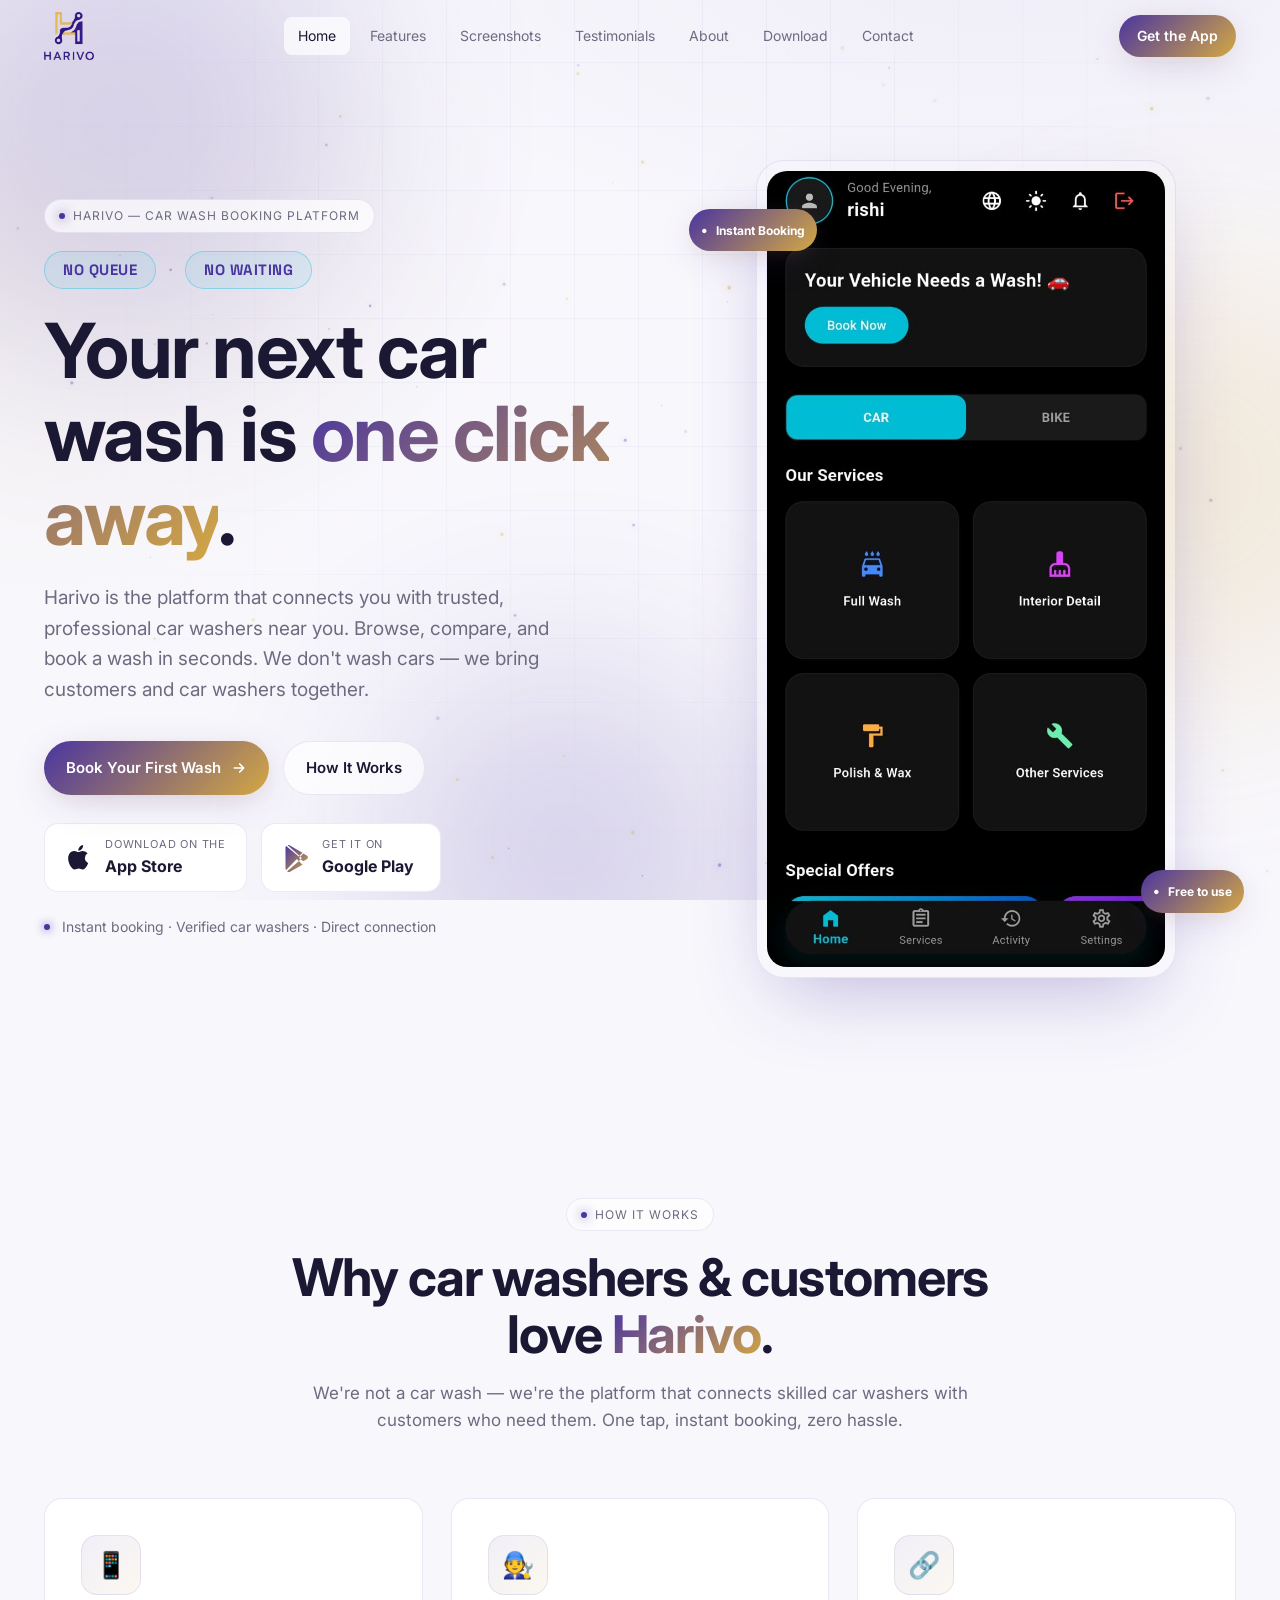
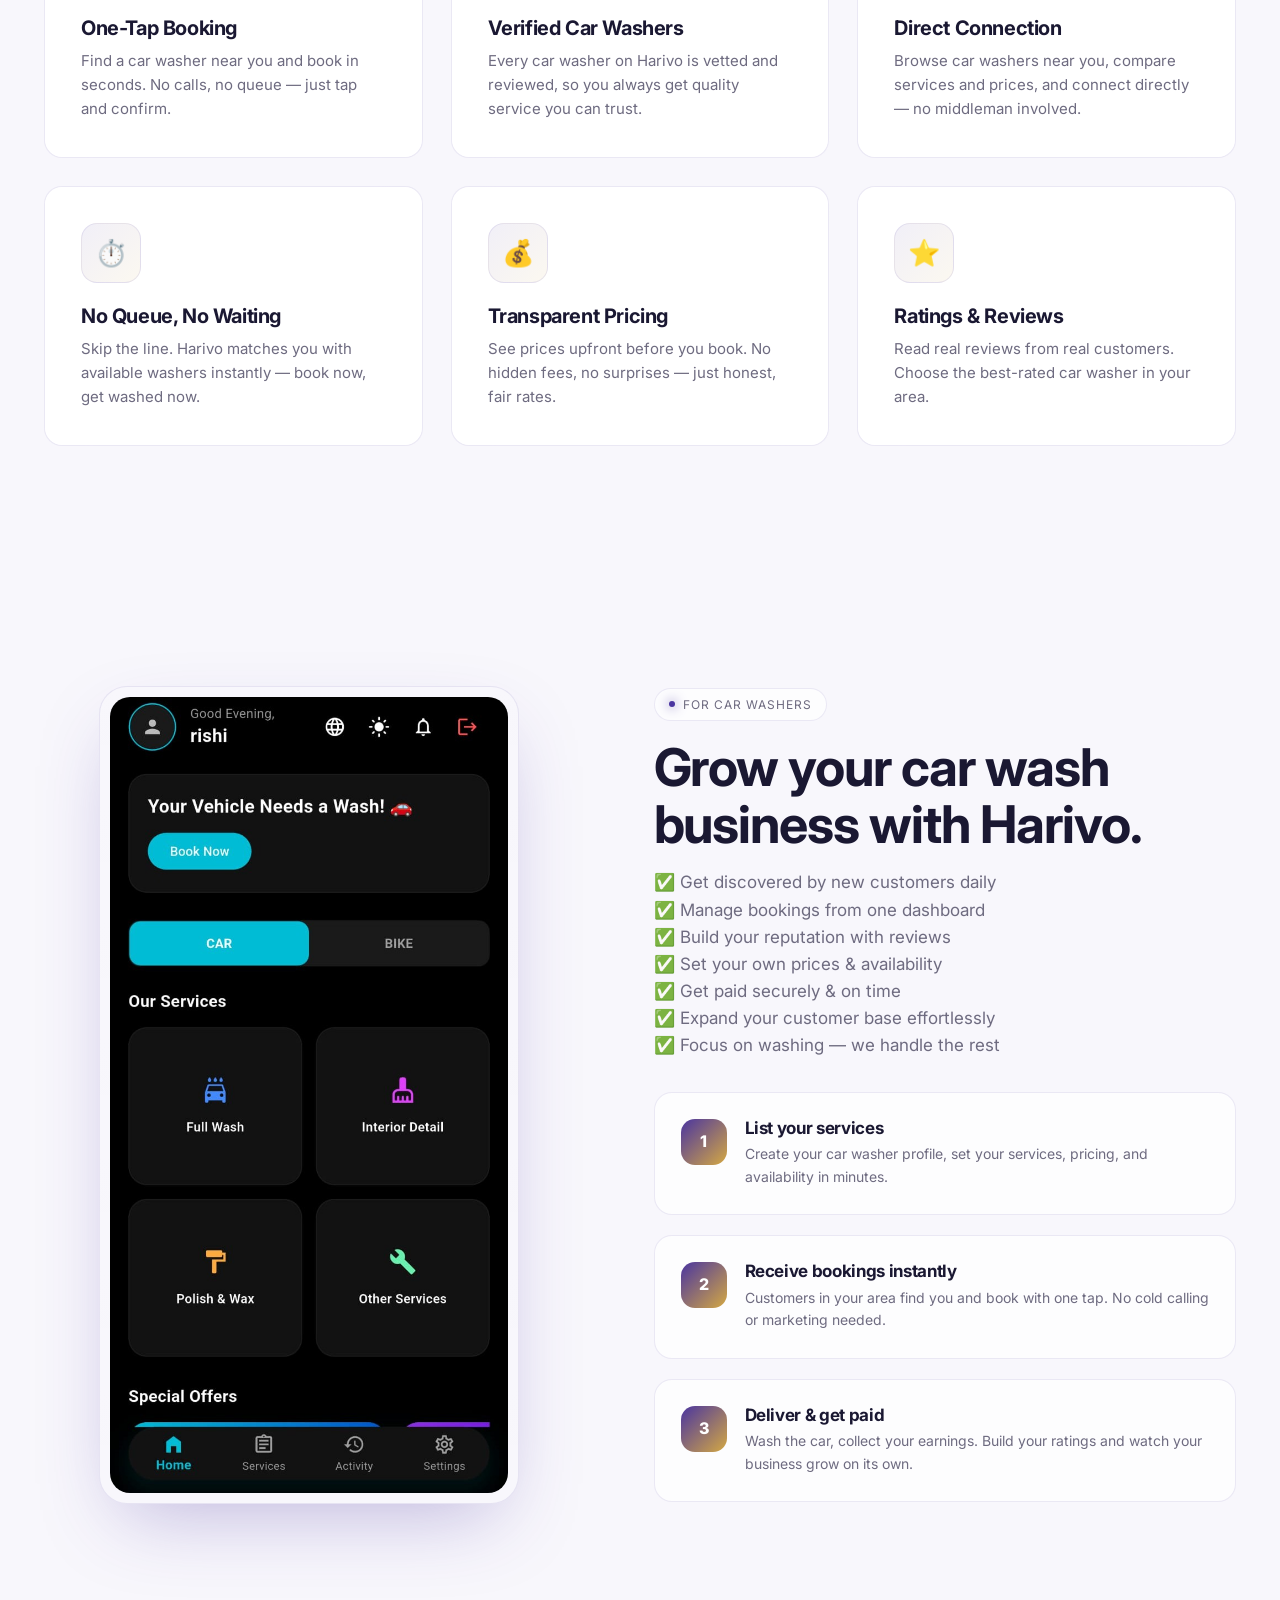
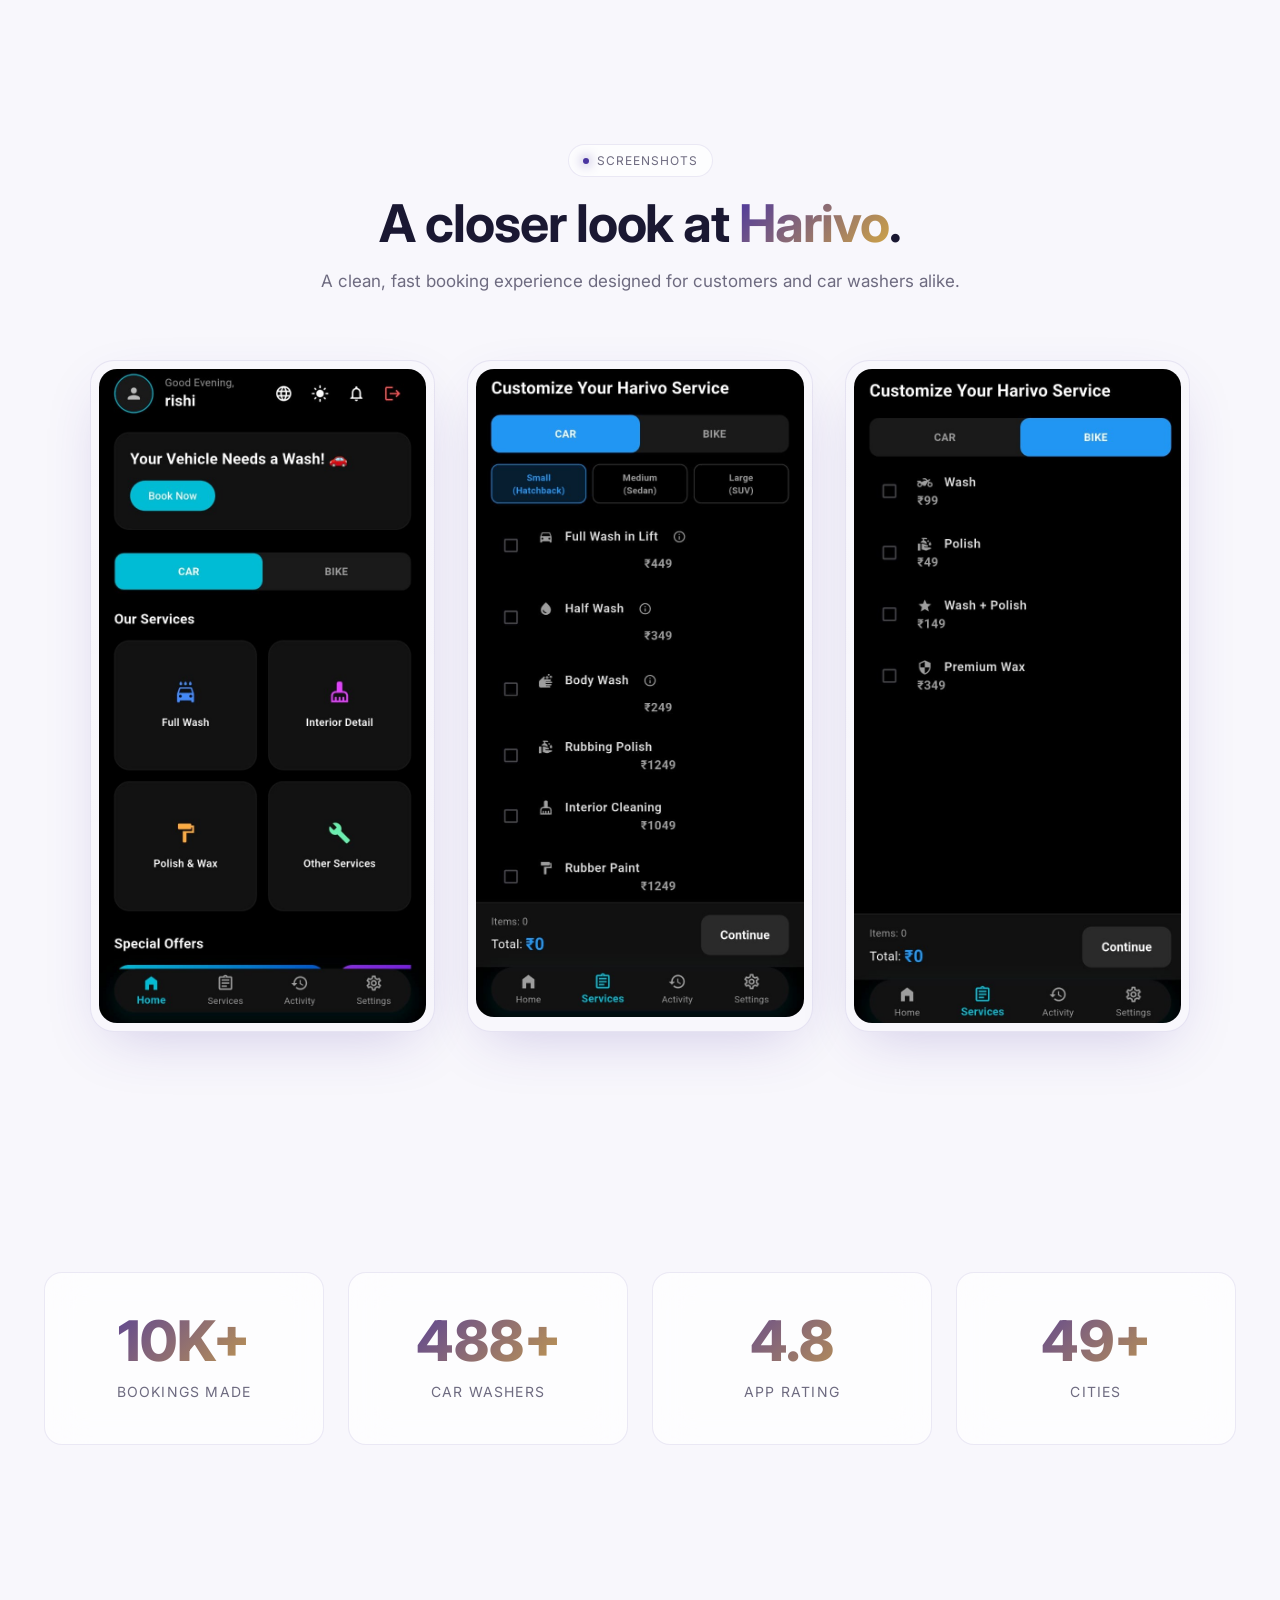
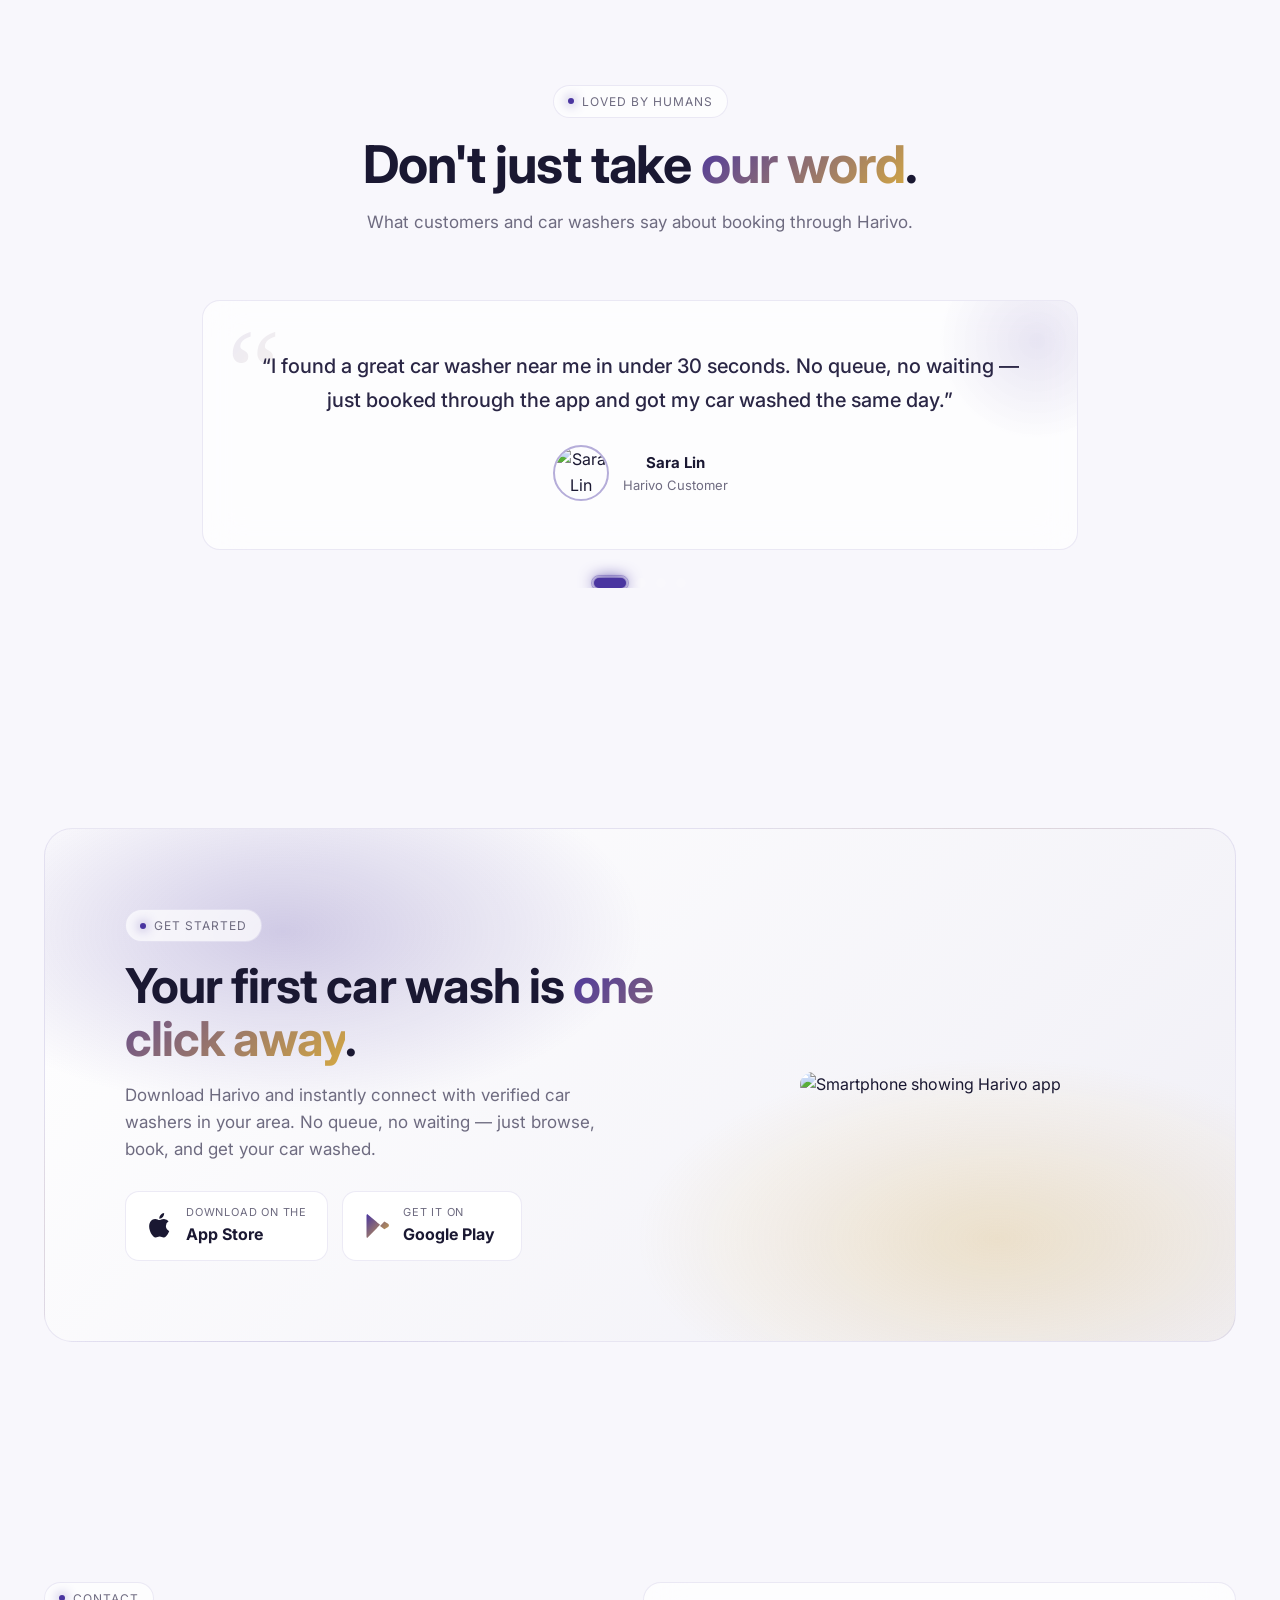
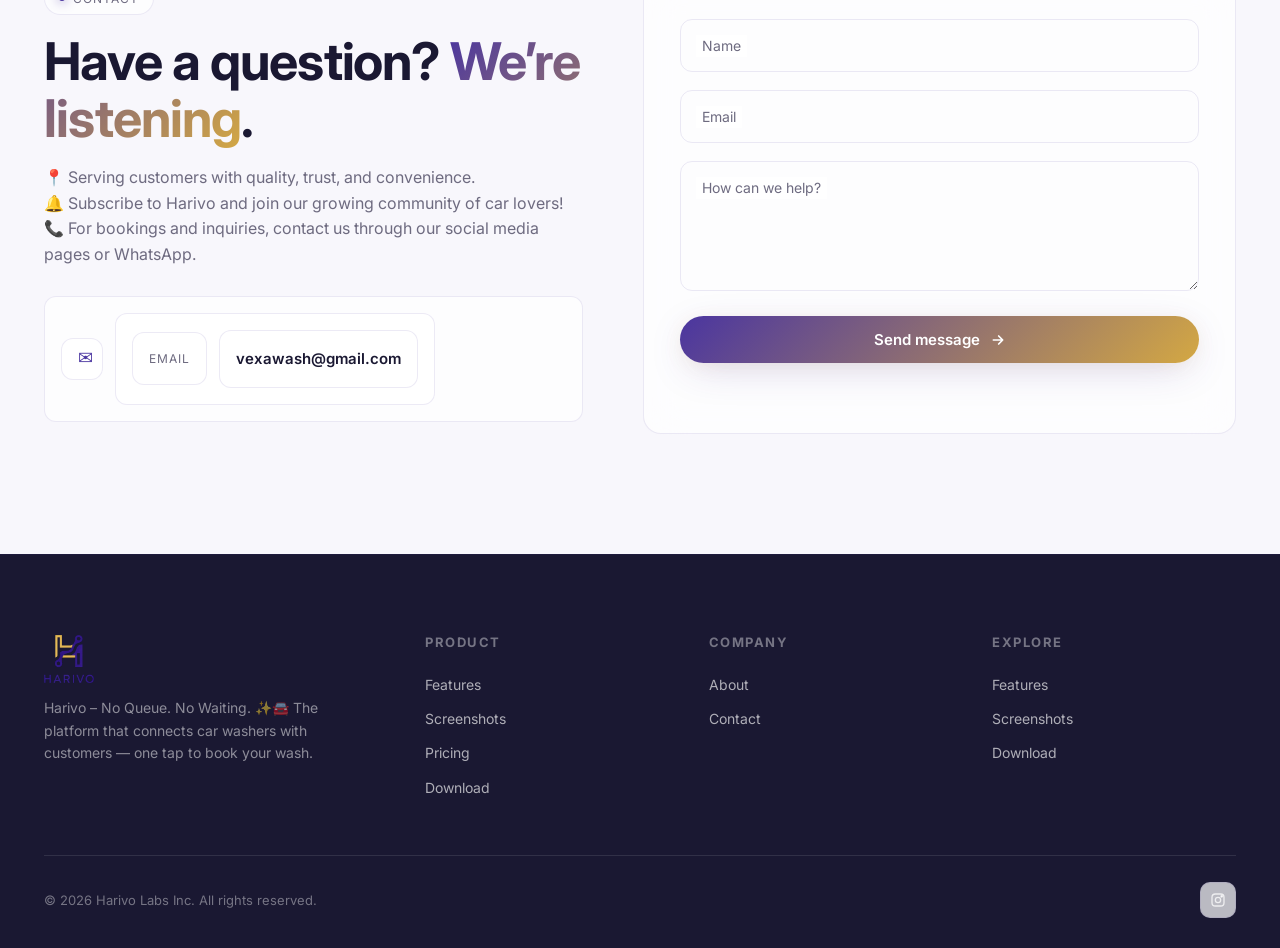
==== index.html @ 1f733387 "Initial Harivo website" ====
<!DOCTYPE html>
<html lang="en">

<head>
  <meta charset="UTF-8" />
  <meta name="viewport" content="width=device-width, initial-scale=1, viewport-fit=cover" />
  <meta name="theme-color" content="#F8F7FC" />
  <title>Harivo | Book Car Wash Instantly — No Queue, No Waiting</title>
  <meta name="description"
    content="Harivo is the smartest way to book a car wash. Connect with trusted car washers near you in one tap — no queue, no waiting. Your first wash is just a click away." />
  <meta name="author" content="Harivo" />
  <meta name="keywords"
    content="book car wash, car wash booking, car wash near me, car wash app, car washer booking platform, Harivo" />
  <link rel="canonical" href="index.html" />

  <!-- Open Graph -->
  <meta property="og:type" content="website" />
  <meta property="og:title" content="Harivo | Book Car Wash Instantly — No Queue, No Waiting" />
  <meta property="og:description"
    content="Harivo connects you with trusted car washers near you. Book in one tap — no queue, no waiting." />
  <meta property="og:url" content="/index.html" />
  <meta property="og:image"
    content="https://images.unsplash.com/photo-1512941937669-90a1b58e7e9c?auto=format&fit=crop&w=1200&q=80" />

  <!-- Twitter -->
  <meta name="twitter:card" content="summary_large_image" />
  <meta name="twitter:title" content="Harivo | Book Car Wash Instantly — No Queue, No Waiting" />
  <meta name="twitter:description"
    content="Harivo connects you with trusted car washers near you. Book in one tap — no queue, no waiting." />
  <meta name="twitter:image"
    content="https://images.unsplash.com/photo-1512941937669-90a1b58e7e9c?auto=format&fit=crop&w=1200&q=80" />

  <!-- Fonts -->
  <link rel="preconnect" href="https://fonts.googleapis.com" />
  <link rel="preconnect" href="https://fonts.gstatic.com" crossorigin />
  <link
    href="https://fonts.googleapis.com/css2?family=Inter:wght@400;500;600;700;800&family=Space+Grotesk:wght@500;600;700&display=swap"
    rel="stylesheet" />

  <link rel="stylesheet" href="style.css" />

  <!-- JSON-LD -->
  <script type="application/ld+json">
{
  "@context": "https://schema.org",
  "@type": "MobileApplication",
  "name": "Harivo",
  "operatingSystem": "iOS, Android",
  "applicationCategory": "LifestyleApplication",
  "description": "Book car wash services instantly. Connect with trusted car washers near you — no queue, no waiting.",
  "aggregateRating": { "@type": "AggregateRating", "ratingValue": "4.9", "ratingCount": "48201" },
  "offers": { "@type": "Offer", "price": "0", "priceCurrency": "USD" }
}
</script>
</head>

<body>

  <!-- Loader -->
  <div class="loader" id="loader" aria-hidden="true">
    <div class="loader-ring"></div>
  </div>

  <!-- Background -->
  <div class="bg-fx" aria-hidden="true">
    <div class="bg-grid"></div>
    <div class="orb o1"></div>
    <div class="orb o2"></div>
    <div class="orb o3"></div>
  </div>
  <canvas id="particles" aria-hidden="true"></canvas>

  <!-- Navbar -->
  <header class="nav" id="nav">
    <div class="container nav-inner">
      <a href="index.html" class="brand" aria-label="Harivo home">
        <span class="brand-mark" aria-hidden="true"><img src="logo.jpg" alt="Harivo logo" /></span>
        <span class="brand-name">Harivo<span>.</span></span>
      </a>
      <nav class="nav-links" aria-label="Primary">
        <a href="#home">Home</a>
        <a href="#features">Features</a>
        <a href="#screenshots">Screenshots</a>
        <a href="#testimonials">Testimonials</a>
        <a href="about.html">About</a>
        <a href="#download">Download</a>
        <a href="#contact">Contact</a>
      </nav>
      <a href="#download" class="nav-cta">Get the App</a>
      <button class="nav-toggle" aria-label="Open menu"><span></span><span></span><span></span></button>
    </div>
  </header>

  <main>

    <!-- HERO -->
    <section id="home" class="hero">
      <div class="container hero-grid">
        <div class="reveal left">
          <span class="eyebrow">Harivo — Car Wash Booking Platform</span>
          <div class="hero-tagline">
            <span class="tagline-badge">No Queue</span>
            <span class="tagline-divider">&middot;</span>
            <span class="tagline-badge">No Waiting</span>
          </div>
          <h1>Your next car wash is <span class="grad-text">one click away</span>.</h1>
          <p class="lead">Harivo is the platform that connects you with trusted, professional car washers near you. Browse, compare, and book a wash in seconds. We don't wash cars — we bring customers and car washers together.</p>
          <div class="hero-actions">
            <a href="#download" class="btn btn-primary">Book Your First Wash
              <svg width="16" height="16" viewBox="0 0 24 24" fill="none" stroke="currentColor" stroke-width="2.5"
                stroke-linecap="round" stroke-linejoin="round">
                <path d="M5 12h14M13 6l6 6-6 6" />
              </svg>
            </a>
            <a href="#features" class="btn btn-ghost">How It Works</a>
          </div>
          <div class="store-row">
            <a href="#download" class="store-btn" aria-label="Download on the App Store">
              <svg viewBox="0 0 24 24" fill="currentColor">
                <path
                  d="M17.05 12.04a4.79 4.79 0 0 1 2.3-4.03 4.92 4.92 0 0 0-3.87-2.09c-1.63-.17-3.2.96-4.04.96-.85 0-2.12-.94-3.49-.91A5.16 5.16 0 0 0 3.6 8.62c-1.86 3.23-.47 8 1.34 10.62.89 1.28 1.94 2.72 3.32 2.67 1.34-.06 1.85-.86 3.47-.86 1.62 0 2.07.86 3.48.83 1.44-.02 2.35-1.29 3.23-2.58a11.45 11.45 0 0 0 1.47-3c-.04-.01-2.83-1.08-2.86-4.26zM14.5 4.27a4.7 4.7 0 0 0 1.07-3.35 4.78 4.78 0 0 0-3.1 1.6 4.47 4.47 0 0 0-1.1 3.24 3.94 3.94 0 0 0 3.13-1.49z" />
              </svg>
              <div>
                <div class="s-top">Download on the</div>
                <div class="s-bot">App Store</div>
              </div>
            </a>
            <a href="#download" class="store-btn" aria-label="Get it on Google Play">
              <svg viewBox="0 0 24 24">
                <defs>
                  <linearGradient id="gp" x1="0" x2="1" y1="0" y2="1">
                    <stop offset="0" stop-color="#4A35A0" />
                    <stop offset="1" stop-color="#D4A843" />
                  </linearGradient>
                </defs>
                <path fill="url(#gp)"
                  d="M3.6 1.7a2 2 0 0 0-.6 1.4v17.8a2 2 0 0 0 .6 1.4l11-11.3-11-9.3zM14.6 12l3.7-3.8 3.2 1.9c1 .6 1 2.1 0 2.7l-3.2 1.9-3.7-2.7zM4.7 23.1l9.2-7.8L17 12 4.7.9c.2 0 .3-.1.5-.1.4 0 .8.1 1.2.3l11.2 6.4-5.1 5.1 5.1 5.1-11.2 6.4c-.4.2-.8.3-1.2.3-.2 0-.3 0-.5-.1z" />
              </svg>
              <div>
                <div class="s-top">Get it on</div>
                <div class="s-bot">Google Play</div>
              </div>
            </a>
          </div>
          <p class="hero-meta" style="margin-top:24px"><span class="dot"></span> Instant booking · Verified car washers · Direct connection</p>
        </div>

        <div class="reveal right hero-visual" data-parallax="-0.05">
          <div class="hero-image-card tilt">
            <img src="1img.jpeg" alt="Harivo app preview" />
          </div>
          <div class="hero-badge hero-badge-top">Instant Booking</div>
          <div class="hero-badge hero-badge-bottom">Free to use</div>
        </div>
      </div>
    </section>

    <!-- FEATURES -->
    <section id="features">
      <div class="container">
        <div class="section-head reveal">
          <span class="eyebrow">How It Works</span>
          <h2>Why car washers & customers love <span class="grad-text">Harivo</span>.</h2>
          <p>We're not a car wash — we're the platform that connects skilled car washers with customers who need them.
            One tap, instant booking, zero hassle.</p>
        </div>
        <div class="features-grid">
          <article class="feature-card reveal">
            <div class="feature-ico">📱</div>
            <h3>One-Tap Booking</h3>
            <p>Find a car washer near you and book in seconds. No calls, no queue — just tap and confirm.</p>
          </article>
          <article class="feature-card reveal">
            <div class="feature-ico">🧑‍🔧</div>
            <h3>Verified Car Washers</h3>
            <p>Every car washer on Harivo is vetted and reviewed, so you always get quality service you can trust.</p>
          </article>
          <article class="feature-card reveal">
            <div class="feature-ico">🔗</div>
            <h3>Direct Connection</h3>
            <p>Browse car washers near you, compare services and prices, and connect directly — no middleman involved.</p>
          </article>
          <article class="feature-card reveal">
            <div class="feature-ico">⏱️</div>
            <h3>No Queue, No Waiting</h3>
            <p>Skip the line. Harivo matches you with available washers instantly — book now, get washed now.</p>
          </article>
          <article class="feature-card reveal">
            <div class="feature-ico">💰</div>
            <h3>Transparent Pricing</h3>
            <p>See prices upfront before you book. No hidden fees, no surprises — just honest, fair rates.</p>
          </article>
          <article class="feature-card reveal">
            <div class="feature-ico">⭐</div>
            <h3>Ratings & Reviews</h3>
            <p>Read real reviews from real customers. Choose the best-rated car washer in your area.</p>
          </article>
        </div>
      </div>
    </section>

    <!-- SHOWCASE -->
    <section id="showcase">
      <div class="container showcase-grid">
        <div class="reveal left hero-visual" data-parallax="-0.04">
          <div class="hero-image-card tilt">
            <img src="1img.jpeg" alt="Harivo showcase preview" />
          </div>
        </div>
        <div class="reveal right">
          <span class="eyebrow">For Car Washers</span>
          <h2>Grow your car wash business with Harivo.</h2>
          <p style="color:var(--muted);font-size:17px;margin-bottom:32px">✅ Get discovered by new customers daily<br>✅
            Manage bookings from one dashboard<br>✅ Build your reputation with reviews<br>✅ Set your own prices &amp;
            availability<br>✅ Get paid securely &amp; on time<br>✅ Expand your customer base effortlessly<br>✅ Focus on
            washing — we handle the rest</p>
          <div class="showcase-list">
            <div class="showcase-item">
              <div class="si-num">1</div>
              <div>
                <h4>List your services</h4>
                <p>Create your car washer profile, set your services, pricing, and availability in minutes.</p>
              </div>
            </div>
            <div class="showcase-item">
              <div class="si-num">2</div>
              <div>
                <h4>Receive bookings instantly</h4>
                <p>Customers in your area find you and book with one tap. No cold calling or marketing needed.</p>
              </div>
            </div>
            <div class="showcase-item">
              <div class="si-num">3</div>
              <div>
                <h4>Deliver & get paid</h4>
                <p>Wash the car, collect your earnings. Build your ratings and watch your business grow on its own.</p>
              </div>
            </div>
          </div>
        </div>
      </div>
    </section>

    <!-- SCREENSHOTS -->
    <section id="screenshots">
      <div class="container">
        <div class="section-head reveal">
          <span class="eyebrow">Screenshots</span>
          <h2>A closer look at <span class="grad-text">Harivo</span>.</h2>
          <p>A clean, fast booking experience designed for customers and car washers alike.</p>
        </div>

        <div class="shots-grid">
          <div class="shot-card reveal">
            <img loading="lazy" src="1img.jpeg" alt="Harivo app screen — Home" />
          </div>
          <div class="shot-card reveal">
            <img loading="lazy" src="3.jpeg" alt="Harivo app screen — Booking" />
          </div>
          <div class="shot-card reveal">
            <img loading="lazy" src="5.jpeg" alt="Harivo app screen — Services" />
          </div>
        </div>
      </div>
    </section>

    <!-- STATS -->
    <section id="stats">
      <div class="container">
        <div class="stats-grid">
          <div class="stat-card reveal zoom">
            <div class="stat-num" data-count="10" data-suffix="K+">0</div>
            <div class="stat-label">Bookings Made</div>
          </div>
          <div class="stat-card reveal zoom">
            <div class="stat-num" data-count="500" data-suffix="+">0</div>
            <div class="stat-label">Car Washers</div>
          </div>
          <div class="stat-card reveal zoom">
            <div class="stat-num" data-count="4.9" data-decimals="1">0</div>
            <div class="stat-label">App Rating</div>
          </div>
          <div class="stat-card reveal zoom">
            <div class="stat-num" data-count="50" data-suffix="+">0</div>
            <div class="stat-label">Cities</div>
          </div>
        </div>
      </div>
    </section>

    <!-- TESTIMONIALS -->
    <section id="testimonials">
      <div class="container">
        <div class="section-head reveal">
          <span class="eyebrow">Loved by humans</span>
          <h2>Don't just take <span class="grad-text">our word</span>.</h2>
          <p>What customers and car washers say about booking through Harivo.</p>
        </div>
        <div class="t-carousel" id="testimonialsCarousel">
          <div class="t-track" data-track>
            <div class="t-slide" data-slide>
              <div class="t-card">
                <p class="t-quote">“I found a great car washer near me in under 30 seconds. No queue, no waiting — just booked through the app and got my car washed the same day.”</p>
                <div class="t-user">
                  <img loading="lazy"
                    src="https://images.unsplash.com/photo-1494790108377-be9c29b29330?auto=format&fit=crop&w=200&q=80"
                    alt="Sara Lin" />
                  <div>
                    <div class="t-name">Sara Lin</div>
                    <div class="t-role">Harivo Customer</div>
                  </div>
                </div>
              </div>
            </div>
            <div class="t-slide" data-slide>
              <div class="t-card">
                <p class="t-quote">“Since joining Harivo as a car washer, I get 3x more bookings than before. The
                  platform does all the marketing for me.”</p>
                <div class="t-user">
                  <img loading="lazy"
                    src="https://images.unsplash.com/photo-1535713875002-d1d0cf377fde?auto=format&fit=crop&w=200&q=80"
                    alt="Marcus Chen" />
                  <div>
                    <div class="t-name">Marcus Chen</div>
                    <div class="t-role">Car Washer on Harivo</div>
                  </div>
                </div>
              </div>
            </div>
            <div class="t-slide" data-slide>
              <div class="t-card">
                <p class="t-quote">“Finding a reliable car washer used to be such a hassle. Now I just open Harivo, pick a washer with great reviews, and book instantly. So easy.”</p>
                <div class="t-user">
                  <img loading="lazy"
                    src="https://images.unsplash.com/photo-1438761681033-6461ffad8d80?auto=format&fit=crop&w=200&q=80"
                    alt="Ava Patel" />
                  <div>
                    <div class="t-name">Ava Patel</div>
                    <div class="t-role">Harivo Customer</div>
                  </div>
                </div>
              </div>
            </div>
            <div class="t-slide" data-slide>
              <div class="t-card">
                <p class="t-quote">“I started my car wash business with zero customers. Harivo connected me to dozens
                  within the first week. Game changer.”</p>
                <div class="t-user">
                  <img loading="lazy"
                    src="https://images.unsplash.com/photo-1500648767791-00dcc994a43e?auto=format&fit=crop&w=200&q=80"
                    alt="James O'Connor" />
                  <div>
                    <div class="t-name">James O'Connor</div>
                    <div class="t-role">Car Washer on Harivo</div>
                  </div>
                </div>
              </div>
            </div>
          </div>
          <div class="t-dots" data-dots></div>
        </div>
      </div>
    </section>

    <!-- DOWNLOAD -->
    <section id="download">
      <div class="container">
        <div class="download-wrap reveal zoom">
          <div class="download-grid">
            <div>
              <span class="eyebrow">Get started</span>
              <h2>Your first car wash is <span class="grad-text">one click away</span>.</h2>
              <p>Download Harivo and instantly connect with verified car washers in your area. No queue, no waiting — just browse, book, and get your car washed.</p>
              <div class="store-row">
                <a href="#" class="store-btn" aria-label="Download on the App Store">
                  <svg viewBox="0 0 24 24" fill="currentColor">
                    <path
                      d="M17.05 12.04a4.79 4.79 0 0 1 2.3-4.03 4.92 4.92 0 0 0-3.87-2.09c-1.63-.17-3.2.96-4.04.96-.85 0-2.12-.94-3.49-.91A5.16 5.16 0 0 0 3.6 8.62c-1.86 3.23-.47 8 1.34 10.62.89 1.28 1.94 2.72 3.32 2.67 1.34-.06 1.85-.86 3.47-.86 1.62 0 2.07.86 3.48.83 1.44-.02 2.35-1.29 3.23-2.58a11.45 11.45 0 0 0 1.47-3c-.04-.01-2.83-1.08-2.86-4.26zM14.5 4.27a4.7 4.7 0 0 0 1.07-3.35 4.78 4.78 0 0 0-3.1 1.6 4.47 4.47 0 0 0-1.1 3.24 3.94 3.94 0 0 0 3.13-1.49z" />
                  </svg>
                  <div>
                    <div class="s-top">Download on the</div>
                    <div class="s-bot">App Store</div>
                  </div>
                </a>
                <a href="#" class="store-btn" aria-label="Get it on Google Play">
                  <svg viewBox="0 0 24 24">
                    <defs>
                      <linearGradient id="gp2" x1="0" x2="1" y1="0" y2="1">
                        <stop offset="0" stop-color="#4A35A0" />
                        <stop offset="1" stop-color="#D4A843" />
                      </linearGradient>
                    </defs>
                    <path fill="url(#gp2)"
                      d="M3.6 1.7a2 2 0 0 0-.6 1.4v17.8a2 2 0 0 0 .6 1.4l11-11.3-11-9.3zM14.6 12l3.7-3.8 3.2 1.9c1 .6 1 2.1 0 2.7l-3.2 1.9-3.7-2.7z" />
                  </svg>
                  <div>
                    <div class="s-top">Get it on</div>
                    <div class="s-bot">Google Play</div>
                  </div>
                </a>
              </div>
            </div>
            <div class="download-phone">
              <img loading="lazy"
                src="https://images.unsplash.com/photo-1503376780353-7e6692767b70?auto=format&fit=crop&w=900&q=80"
                alt="Smartphone showing Harivo app" class="tilt" />
            </div>
          </div>
        </div>
      </div>
    </section>

    <!-- CONTACT -->
    <section id="contact">
      <div class="container contact-grid">
        <div class="contact-info reveal left">
          <span class="eyebrow">Contact</span>
          <h2>Have a question? <span class="grad-text">We’re listening</span>.</h2>
          <p>📍 Serving customers with quality, trust, and convenience.<br>🔔 Subscribe to Harivo and join our growing
            community of car lovers!<br>📞 For bookings and inquiries, contact us through our social media pages or
            WhatsApp.</p>
          <div class="contact-meta">
            <div>
              <div class="feature-ico" style="margin:0;width:42px;height:42px;font-size:18px">✉</div>
              <div>
                <div class="lbl">Email</div>
                <div class="val">vexawash@gmail.com</div>
              </div>
            </div>

          </div>
        </div>
        <form class="form reveal right" id="contactForm" Harivolidate>
          <div class="form-row">
            <input id="name" name="name" type="text" placeholder=" " maxlength="100" required />
            <label for="name">Name</label>
          </div>
          <div class="form-row">
            <input id="email" name="email" type="email" placeholder=" " maxlength="255" required />
            <label for="email">Email</label>
          </div>
          <div class="form-row">
            <textarea id="message" name="message" placeholder=" " maxlength="1000" required></textarea>
            <label for="message">How can we help?</label>
          </div>
          <button type="submit" class="btn btn-primary">Send message
            <svg width="16" height="16" viewBox="0 0 24 24" fill="none" stroke="currentColor" stroke-width="2.5"
              stroke-linecap="round" stroke-linejoin="round">
              <path d="M5 12h14M13 6l6 6-6 6" />
            </svg>
          </button>
          <div class="form-status" role="status" aria-live="polite"></div>
        </form>
      </div>
    </section>

  </main>

  <!-- FOOTER -->
  <footer>
    <div class="container">
      <div class="foot-grid">
        <div class="foot-brand">
          <a class="brand" href="index.html"><span class="brand-mark"><img src="logo.jpg"
                alt="Harivo logo" /></span><span class="brand-name">Harivo<span>.</span></span></a>
          <p>Harivo – No Queue. No Waiting. ✨🚘 The platform that connects car washers with customers — one tap to book
            your wash.</p>
        </div>
        <div class="foot-col">
          <h4>Product</h4>
          <a href="#features">Features</a>
          <a href="#screenshots">Screenshots</a>
          <a href="#pricing">Pricing</a>
          <a href="#download">Download</a>
        </div>
        <div class="foot-col">
          <h4>Company</h4>
          <a href="about.html">About</a>
          <a href="#contact">Contact</a>
        </div>
        <div class="foot-col">
          <h4>Explore</h4>
          <a href="#features">Features</a>
          <a href="#screenshots">Screenshots</a>
          <a href="#download">Download</a>
        </div>
      </div>
      <div class="foot-bottom">
        <div>© <span id="year"></span> Harivo Labs Inc. All rights reserved.</div>
        <div class="socials">
          <a href="https://www.instagram.com/harivowash?igsh=MWpkbDQxejhueW5zcQ==" aria-label="Instagram"
            target="_blank" rel="noopener noreferrer"><svg width="16" height="16" viewBox="0 0 24 24" fill="none"
              stroke="currentColor" stroke-width="2">
              <rect x="3" y="3" width="18" height="18" rx="5" />
              <circle cx="12" cy="12" r="4" />
              <circle cx="17.5" cy="6.5" r="1" fill="currentColor" />
            </svg></a>
        </div>
      </div>
    </div>
  </footer>

  <script src="script.js" defer></script>
</body>

</html>
---- style.css ----
/* =========================================================
   NOVA — Premium Mobile App Landing
   Light theme with Deep Indigo + Golden Amber accents
   Matching logo colors: Purple (#4A35A0) + Gold (#D4A843)
   ========================================================= */

:root {
  --bg: #F8F7FC;
  --bg-2: #FFFFFF;
  --primary: #4A35A0;
  --secondary: #D4A843;
  --accent: #4A35A0;
  --text: #1A1832;
  --muted: #6E6B80;
  --border: rgba(74, 53, 160, 0.1);
  --glass: rgba(255, 255, 255, 0.7);
  --glass-strong: rgba(255, 255, 255, 0.85);
  --grad-primary: linear-gradient(135deg, #4A35A0 0%, #D4A843 100%);
  --grad-soft: linear-gradient(135deg, rgba(74, 53, 160, 0.08), rgba(212, 168, 67, 0.08));
  --shadow-glow: 0 10px 40px -10px rgba(74, 53, 160, 0.25), 0 4px 20px -4px rgba(212, 168, 67, 0.15);
  --shadow-card: 0 4px 24px -6px rgba(74, 53, 160, 0.1), 0 1px 4px rgba(0, 0, 0, 0.04);
  --radius: 18px;
  --radius-sm: 12px;
  --ease: cubic-bezier(0.22, 1, 0.36, 1);
  --container: 1240px;
}

* {
  box-sizing: border-box;
  margin: 0;
  padding: 0;
}

html {
  scroll-behavior: smooth;
  -webkit-text-size-adjust: 100%;
}

body {
  font-family: 'Inter', -apple-system, BlinkMacSystemFont, 'Segoe UI', Roboto, sans-serif;
  background: var(--bg);
  color: var(--text);
  line-height: 1.6;
  overflow-x: hidden;
  -webkit-font-smoothing: antialiased;
  text-rendering: optimizeLegibility;
}

img {
  max-width: 100%;
  display: block;
}

a {
  color: inherit;
  text-decoration: none;
}

button {
  font-family: inherit;
  cursor: pointer;
  border: none;
  background: none;
  color: inherit;
}

/* ---------- Background canvas (grid + orbs) ---------- */
.bg-fx {
  position: fixed;
  inset: 0;
  z-index: -1;
  pointer-events: none;
  overflow: hidden;
  background:
    radial-gradient(1200px 600px at 80% -10%, rgba(74, 53, 160, 0.06), transparent 60%),
    radial-gradient(900px 600px at 0% 30%, rgba(212, 168, 67, 0.06), transparent 60%),
    radial-gradient(800px 500px at 50% 110%, rgba(74, 53, 160, 0.04), transparent 60%),
    var(--bg);
}

.bg-grid {
  position: absolute;
  inset: -2px;
  background-image:
    linear-gradient(rgba(74, 53, 160, 0.04) 1px, transparent 1px),
    linear-gradient(90deg, rgba(74, 53, 160, 0.04) 1px, transparent 1px);
  background-size: 64px 64px;
  mask-image: radial-gradient(ellipse at 50% 30%, #000 30%, transparent 75%);
  animation: gridShift 30s linear infinite;
}

@keyframes gridShift {
  from {
    background-position: 0 0, 0 0;
  }

  to {
    background-position: 64px 64px, 64px 64px;
  }
}

.orb {
  position: absolute;
  border-radius: 50%;
  filter: blur(100px);
  opacity: .18;
  animation: float 14s ease-in-out infinite;
}

.orb.o1 {
  width: 480px;
  height: 480px;
  background: #4A35A0;
  top: -120px;
  left: -120px;
}

.orb.o2 {
  width: 420px;
  height: 420px;
  background: #D4A843;
  top: 30%;
  right: -120px;
  animation-delay: -4s;
}

.orb.o3 {
  width: 360px;
  height: 360px;
  background: #4A35A0;
  bottom: -120px;
  left: 30%;
  animation-delay: -8s;
}

@keyframes float {

  0%,
  100% {
    transform: translate(0, 0) scale(1);
  }

  50% {
    transform: translate(40px, -30px) scale(1.08);
  }
}

/* particles */
#particles {
  position: fixed;
  inset: 0;
  z-index: -1;
  pointer-events: none;
}

/* ---------- Loader ---------- */
.loader {
  position: fixed;
  inset: 0;
  z-index: 9999;
  background: var(--bg);
  display: grid;
  place-items: center;
  transition: opacity .6s var(--ease), visibility .6s;
}

.loader.hide {
  opacity: 0;
  visibility: hidden;
}

.loader-ring {
  width: 56px;
  height: 56px;
  border-radius: 50%;
  border: 2px solid rgba(74, 53, 160, 0.12);
  border-top-color: var(--primary);
  border-right-color: var(--secondary);
  animation: spin 1s linear infinite;
}

@keyframes spin {
  to {
    transform: rotate(360deg);
  }
}

/* ---------- Container ---------- */
.container {
  width: 100%;
  max-width: var(--container);
  margin: 0 auto;
  padding: 0 24px;
}

/* ---------- Navbar ---------- */
.nav {
  position: fixed;
  top: 0;
  left: 0;
  right: 0;
  z-index: 100;
  transition: background .3s var(--ease), backdrop-filter .3s var(--ease), border-color .3s, box-shadow .3s;
  border-bottom: 1px solid transparent;
}

.nav.scrolled {
  background: rgba(255, 255, 255, 0.82);
  backdrop-filter: blur(18px) saturate(140%);
  -webkit-backdrop-filter: blur(18px) saturate(140%);
  border-bottom-color: var(--border);
  box-shadow: 0 2px 20px rgba(74, 53, 160, 0.06);
}

.nav-inner {
  display: flex;
  align-items: center;
  justify-content: space-between;
  height: 72px;
}

.brand {
  display: flex;
  align-items: center;
  gap: 0;
  font-weight: 700;
  letter-spacing: .3px;
}

.brand-mark {
  height: 48px;
  width: auto;
  border-radius: 0;
  background: transparent;
  position: relative;
  overflow: visible;
  flex-shrink: 0;
}

.brand-mark img {
  height: 100%;
  width: auto;
  object-fit: contain;
  display: block;
}

.brand-name {
  display: none;
}




.nav-links {
  display: flex;
  gap: 6px;
  align-items: center;
}

.nav-links a {
  position: relative;
  padding: 8px 14px;
  font-size: 14px;
  color: var(--muted);
  border-radius: 8px;
  transition: color .25s, background .25s;
}

.nav-links a:hover,
.nav-links a.active {
  color: var(--text);
  background: var(--glass);
}

.nav-cta {
  padding: 10px 18px;
  border-radius: 999px;
  background: var(--grad-primary);
  color: #FFFFFF;
  font-weight: 600;
  font-size: 14px;
  box-shadow: var(--shadow-glow);
  transition: transform .25s var(--ease);
}

.nav-cta:hover {
  transform: translateY(-2px);
}

.nav-toggle {
  display: none;
  width: 40px;
  height: 40px;
  border-radius: 10px;
  background: var(--glass);
  border: 1px solid var(--border);
}

.nav-toggle span {
  display: block;
  width: 18px;
  height: 2px;
  background: var(--text);
  margin: 4px auto;
  transition: .3s;
}

/* ---------- Buttons ---------- */
.btn {
  display: inline-flex;
  align-items: center;
  gap: 10px;
  padding: 14px 22px;
  border-radius: 999px;
  font-weight: 600;
  font-size: 15px;
  transition: transform .25s var(--ease), box-shadow .25s, background .25s;
  position: relative;
  overflow: hidden;
}

.btn-primary {
  background: var(--grad-primary);
  color: #FFFFFF;
  box-shadow: var(--shadow-glow);
}

.btn-primary:hover {
  transform: translateY(-3px);
  box-shadow: 0 16px 50px -10px rgba(74, 53, 160, .55);
}

.btn-ghost {
  background: var(--glass);
  border: 1px solid var(--border);
  color: var(--text);
}

.btn-ghost:hover {
  background: var(--glass-strong);
  transform: translateY(-2px);
}

.store-row {
  display: flex;
  gap: 14px;
  flex-wrap: wrap;
}

.store-btn {
  display: inline-flex;
  align-items: center;
  gap: 12px;
  padding: 12px 20px;
  border-radius: 14px;
  background: #FFFFFF;
  border: 1px solid var(--border);
  transition: transform .25s var(--ease), border-color .25s, box-shadow .25s;
  min-width: 180px;
}

.store-btn:hover {
  transform: translateY(-3px);
  border-color: rgba(74, 53, 160, .35);
  box-shadow: var(--shadow-glow);
}

.store-btn svg {
  width: 28px;
  height: 28px;
  flex-shrink: 0;
}

.store-btn .s-top {
  font-size: 11px;
  color: var(--muted);
  text-transform: uppercase;
  letter-spacing: .8px;
}

.store-btn .s-bot {
  font-size: 16px;
  font-weight: 700;
}

/* ---------- Sections ---------- */
section {
  padding: 120px 0;
  position: relative;
}

.section-head {
  text-align: center;
  max-width: 720px;
  margin: 0 auto 64px;
}

.eyebrow {
  display: inline-flex;
  align-items: center;
  gap: 8px;
  padding: 6px 14px;
  border-radius: 999px;
  background: var(--glass);
  border: 1px solid var(--border);
  font-size: 12px;
  color: var(--muted);
  letter-spacing: 1px;
  text-transform: uppercase;
  margin-bottom: 18px;
}

.eyebrow::before {
  content: "";
  width: 6px;
  height: 6px;
  border-radius: 50%;
  background: var(--primary);
  box-shadow: 0 0 12px var(--primary);
}

h1,
h2,
h3,
h4 {
  font-weight: 700;
  letter-spacing: -0.02em;
  line-height: 1.1;
}

h2 {
  font-size: clamp(32px, 4.5vw, 52px);
  margin-bottom: 16px;
}

.section-head p {
  color: var(--muted);
  font-size: 17px;
}

.grad-text {
  background: var(--grad-primary);
  -webkit-background-clip: text;
  background-clip: text;
  color: transparent;
}

/* ---------- Hero ---------- */
.hero {
  padding: 160px 0 100px;
  min-height: 100vh;
  display: flex;
  align-items: center;
}

.hero-grid {
  display: grid;
  grid-template-columns: 1.1fr 1fr;
  gap: 60px;
  align-items: center;
}

.hero h1 {
  font-size: clamp(40px, 6vw, 76px);
  margin-bottom: 24px;
}

.hero p.lead {
  color: var(--muted);
  font-size: 19px;
  max-width: 540px;
  margin-bottom: 36px;
}

.hero-actions {
  display: flex;
  gap: 14px;
  flex-wrap: wrap;
  margin-bottom: 28px;
}

.hero-meta {
  color: var(--muted);
  font-size: 14px;
  display: flex;
  align-items: center;
  gap: 12px;
}

.hero-meta .dot {
  width: 6px;
  height: 6px;
  border-radius: 50%;
  background: var(--primary);
  box-shadow: 0 0 10px var(--primary);
}

/* hero visual */
.hero-visual {
  position: relative;
  display: grid;
  place-items: center;
  min-height: 580px;
}

.hero-image-card {
  width: min(100%, 420px);
  border-radius: 28px;
  overflow: hidden;
  background: linear-gradient(180deg, rgba(255, 255, 255, 0.06), rgba(255, 255, 255, 0.03));
  border: 1px solid var(--border);
  box-shadow: 0 30px 80px -24px rgba(74, 53, 160, .35);
  padding: 10px;
}

.hero-image-card img {
  width: 100%;
  border-radius: 20px;
  object-fit: contain;
  box-shadow: inset 0 0 0 1px rgba(255, 255, 255, 0.06);
}

.hero-badge {
  position: absolute;
  z-index: 2;
  display: inline-flex;
  align-items: center;
  gap: 8px;
  padding: 10px 12px;
  border-radius: 999px;
  font-size: 12px;
  font-weight: 700;
  color: #FFFFFF;
  background: var(--grad-primary);
  box-shadow: var(--shadow-glow);
}

.hero-badge::before {
  content: "•";
  font-size: 14px;
}

.hero-badge-top {
  top: 6%;
  left: -8px;
}

.hero-badge-bottom {
  bottom: 8%;
  right: -8px;
}

/* phone mockup */
.phone-wrap {
  position: relative;
  display: grid;
  place-items: center;
  min-height: 580px;
}

.phone {
  width: 300px;
  height: 600px;
  border-radius: 46px;
  background: linear-gradient(180deg, #FFFFFF 0%, #F8F7FC 100%);
  border: 1px solid var(--border);
  box-shadow: 0 30px 80px -20px rgba(74, 53, 160, .35), 0 20px 60px -10px rgba(212, 168, 67, .25), inset 0 0 0 1px rgba(255, 255, 255, .04);
  padding: 14px;
  position: relative;
  animation: phoneFloat 6s ease-in-out infinite;
}

@keyframes phoneFloat {

  0%,
  100% {
    transform: translateY(0) rotate(-2deg);
  }

  50% {
    transform: translateY(-18px) rotate(-2deg);
  }
}

.phone::before {
  content: "";
  position: absolute;
  top: 18px;
  left: 50%;
  transform: translateX(-50%);
  width: 110px;
  height: 26px;
  background: #F8F7FC;
  border-radius: 999px;
  z-index: 3;
}

.phone-screen {
  width: 100%;
  height: 100%;
  border-radius: 34px;
  overflow: hidden;
  background: linear-gradient(180deg, #FFFFFF 0%, #F0EFF6 100%);
  position: relative;
}

.phone-screen .scr-top {
  padding: 44px 20px 18px;
}

.phone-screen .scr-greet {
  font-size: 12px;
  color: var(--muted);
}

.phone-screen .scr-name {
  font-size: 20px;
  font-weight: 700;
}

.phone-card {
  margin: 12px 16px;
  padding: 16px;
  background: rgba(255, 255, 255, .05);
  backdrop-filter: blur(10px);
  border: 1px solid rgba(255, 255, 255, .08);
  border-radius: 16px;
}

.phone-card.hero-card {
  background: var(--grad-primary);
  border: none;
  color: #FFFFFF;
}

.phone-card.hero-card .pc-label {
  font-size: 11px;
  opacity: .8;
}

.phone-card.hero-card .pc-val {
  font-size: 24px;
  font-weight: 800;
}

.phone-card.hero-card .pc-sub {
  font-size: 11px;
  opacity: .85;
}

.phone-list {
  padding: 0 16px;
  display: grid;
  gap: 10px;
}

.phone-row {
  display: flex;
  align-items: center;
  gap: 12px;
  padding: 10px 12px;
  background: rgba(255, 255, 255, .04);
  border: 1px solid rgba(255, 255, 255, .06);
  border-radius: 12px;
}

.phone-row .pr-ico {
  width: 32px;
  height: 32px;
  border-radius: 9px;
  background: var(--grad-soft);
  display: grid;
  place-items: center;
  font-size: 14px;
}

.phone-row .pr-t {
  font-size: 13px;
  font-weight: 600;
}

.phone-row .pr-s {
  font-size: 11px;
  color: var(--muted);
}

.phone-row .pr-v {
  margin-left: auto;
  font-size: 12px;
  color: var(--primary);
  font-weight: 600;
}

/* floating ui chips around phone */
.float-chip {
  position: absolute;
  padding: 12px 16px;
  border-radius: 14px;
  background: rgba(255, 255, 255, .06);
  backdrop-filter: blur(14px);
  border: 1px solid var(--border);
  font-size: 13px;
  display: flex;
  gap: 10px;
  align-items: center;
  box-shadow: 0 10px 30px -10px rgba(0, 0, 0, .5);
  animation: chipFloat 5s ease-in-out infinite;
}

.float-chip .ic {
  width: 32px;
  height: 32px;
  border-radius: 9px;
  background: var(--grad-primary);
  display: grid;
  place-items: center;
  font-weight: 800;
  color: #FFFFFF;
}

.float-chip.c1 {
  top: 8%;
  left: -10px;
}

.float-chip.c2 {
  top: 40%;
  right: -20px;
  animation-delay: -2s;
}

.float-chip.c3 {
  bottom: 8%;
  left: 0;
  animation-delay: -3.5s;
}

@keyframes chipFloat {

  0%,
  100% {
    transform: translateY(0);
  }

  50% {
    transform: translateY(-14px);
  }
}

/* ---------- Features ---------- */
.features-grid {
  display: grid;
  grid-template-columns: repeat(3, 1fr);
  gap: 28px;
}

.feature-card {
  position: relative;
  padding: 36px;
  background: var(--glass);
  border: 1px solid var(--border);
  border-radius: var(--radius);
  backdrop-filter: blur(20px);
  transition: transform .5s var(--ease), border-color .4s, background .4s, box-shadow .5s;
  overflow: hidden;
  transform-style: preserve-3d;
  perspective: 1000px;
}

/* Animated gradient border on hover */
.feature-card::before {
  content: "";
  position: absolute;
  inset: -2px;
  border-radius: var(--radius);
  background: conic-gradient(from var(--card-angle, 0deg), var(--primary), var(--secondary), var(--primary));
  opacity: 0;
  transition: opacity .5s;
  z-index: -2;
  animation: rotateGradient 4s linear infinite;
}

/* Inner glow layer */
.feature-card::after {
  content: "";
  position: absolute;
  inset: 0;
  border-radius: var(--radius);
  background: #FFFFFF;
  z-index: -1;
}

/* Shine sweep effect */
.feature-card .card-shine {
  position: absolute;
  top: 0;
  left: -100%;
  width: 60%;
  height: 100%;
  background: linear-gradient(90deg, transparent, rgba(74, 53, 160, 0.04), transparent);
  transform: skewX(-20deg);
  pointer-events: none;
  z-index: 1;
  transition: none;
}

.feature-card:hover .card-shine {
  animation: shineSweep .8s ease forwards;
}

.feature-card:hover {
  transform: translateY(-10px) scale(1.02);
  border-color: rgba(74, 53, 160, .45);
  background: var(--glass-strong);
  box-shadow: 0 20px 60px -15px rgba(74, 53, 160, .35), 0 0 30px -10px rgba(74, 53, 160, .2);
}

.feature-card:hover::before {
  opacity: .6;
}

.feature-ico {
  width: 60px;
  height: 60px;
  border-radius: 16px;
  background: var(--grad-soft);
  border: 1px solid var(--border);
  display: grid;
  place-items: center;
  margin-bottom: 22px;
  font-size: 26px;
  color: var(--primary);
  transition: transform .4s var(--ease), box-shadow .4s;
  position: relative;
}

.feature-card:hover .feature-ico {
  transform: translateY(-4px) scale(1.1);
  box-shadow: 0 8px 25px -6px rgba(74, 53, 160, .4);
}

.feature-card h3 {
  font-size: 20px;
  margin-bottom: 10px;
  position: relative;
  z-index: 2;
}

.feature-card p {
  color: var(--muted);
  font-size: 15px;
  position: relative;
  z-index: 2;
}

/* Stagger reveal for cards */
.feature-card:nth-child(1) {
  transition-delay: 0s;
}

.feature-card:nth-child(2) {
  transition-delay: .08s;
}

.feature-card:nth-child(3) {
  transition-delay: .16s;
}

.feature-card:nth-child(4) {
  transition-delay: .24s;
}

.feature-card:nth-child(5) {
  transition-delay: .32s;
}

.feature-card:nth-child(6) {
  transition-delay: .4s;
}

@keyframes rotateGradient {
  to {
    --card-angle: 360deg;
  }
}

@property --card-angle {
  syntax: '<angle>';
  initial-value: 0deg;
  inherits: false;
}

@keyframes shineSweep {
  to {
    left: 150%;
  }
}

/* ---------- Showcase ---------- */
.showcase-grid {
  display: grid;
  grid-template-columns: 1fr 1.1fr;
  gap: 80px;
  align-items: center;
}

.showcase-list {
  display: grid;
  gap: 20px;
}

.showcase-item {
  padding: 26px;
  border-radius: var(--radius);
  background: var(--glass);
  border: 1px solid var(--border);
  display: flex;
  gap: 18px;
  align-items: flex-start;
  transition: transform .45s var(--ease), border-color .35s, box-shadow .45s, background .35s;
  position: relative;
  overflow: hidden;
}

.showcase-item::after {
  content: "";
  position: absolute;
  top: 0;
  left: 0;
  width: 3px;
  height: 0;
  background: var(--grad-primary);
  border-radius: 0 2px 2px 0;
  transition: height .45s var(--ease);
}

.showcase-item:hover::after {
  height: 100%;
}

.showcase-item:hover {
  transform: translateX(8px) scale(1.01);
  border-color: rgba(74, 53, 160, .35);
  background: var(--glass-strong);
  box-shadow: 0 12px 40px -12px rgba(74, 53, 160, .25);
}

.showcase-item .si-num {
  width: 46px;
  height: 46px;
  border-radius: 14px;
  flex-shrink: 0;
  background: var(--grad-primary);
  color: #FFFFFF;
  font-weight: 800;
  display: grid;
  place-items: center;
  transition: transform .4s var(--ease), box-shadow .4s;
}

.showcase-item:hover .si-num {
  transform: scale(1.12) rotate(-5deg);
  box-shadow: 0 6px 20px -4px rgba(74, 53, 160, .5);
}

.showcase-item h4 {
  font-size: 17px;
  margin-bottom: 6px;
}

.showcase-item p {
  color: var(--muted);
  font-size: 14px;
}

.showcase-item:nth-child(1) {
  transition-delay: .05s;
}

.showcase-item:nth-child(2) {
  transition-delay: .12s;
}

.showcase-item:nth-child(3) {
  transition-delay: .2s;
}

/* ---------- Screenshots grid ---------- */
.shots-grid {
  display: grid;
  grid-template-columns: repeat(3, 1fr);
  gap: 32px;
  max-width: 1100px;
  margin: 0 auto;
  perspective: 1200px;
}

.shot-card {
  border-radius: 24px;
  overflow: hidden;
  background: linear-gradient(180deg, rgba(255, 255, 255, 0.05), rgba(255, 255, 255, 0.02));
  border: 1px solid var(--border);
  box-shadow: 0 20px 60px -20px rgba(74, 53, 160, .25);
  transition: transform .6s var(--ease), border-color .5s, box-shadow .6s;
  padding: 8px;
  position: relative;
  transform-style: preserve-3d;
}

/* Floating glow behind card */
.shot-card::before {
  content: "";
  position: absolute;
  inset: 20%;
  z-index: -1;
  background: radial-gradient(circle, rgba(74, 53, 160, .3), transparent 70%);
  border-radius: 50%;
  filter: blur(40px);
  opacity: 0;
  transition: opacity .6s var(--ease);
}

.shot-card:hover::before {
  opacity: 1;
}

.shot-card:hover {
  transform: translateY(-14px) rotateX(4deg);
  border-color: rgba(74, 53, 160, .45);
  box-shadow: 0 40px 80px -20px rgba(74, 53, 160, .45), 0 0 40px -10px rgba(74, 53, 160, .15);
}

.shot-card img {
  width: 100%;
  height: auto;
  display: block;
  border-radius: 18px;
  object-fit: contain;
  transition: transform .5s var(--ease);
}

.shot-card:hover img {
  transform: scale(1.04);
}

/* Stagger */
.shot-card:nth-child(1) {
  transition-delay: .05s;
}

.shot-card:nth-child(2) {
  transition-delay: .12s;
}

.shot-card:nth-child(3) {
  transition-delay: .2s;
}

/* ---------- Stats ---------- */
.stats-grid {
  display: grid;
  grid-template-columns: repeat(4, 1fr);
  gap: 24px;
}

.stat-card {
  padding: 40px 28px;
  border-radius: var(--radius);
  text-align: center;
  background: var(--glass);
  border: 1px solid var(--border);
  backdrop-filter: blur(20px);
  transition: transform .45s var(--ease), border-color .4s, box-shadow .45s;
  position: relative;
  overflow: hidden;
}

/* Top accent line */
.stat-card::before {
  content: "";
  position: absolute;
  top: 0;
  left: 20%;
  right: 20%;
  height: 2px;
  background: var(--grad-primary);
  border-radius: 0 0 4px 4px;
  transform: scaleX(0);
  transition: transform .5s var(--ease);
}

.stat-card:hover::before {
  transform: scaleX(1);
}

/* Background pulse */
.stat-card::after {
  content: "";
  position: absolute;
  bottom: -30px;
  left: 50%;
  transform: translateX(-50%);
  width: 120px;
  height: 120px;
  border-radius: 50%;
  background: radial-gradient(circle, rgba(74, 53, 160, .15), transparent 70%);
  opacity: 0;
  transition: opacity .5s;
}

.stat-card:hover::after {
  opacity: 1;
}

.stat-card:hover {
  transform: translateY(-10px) scale(1.03);
  border-color: rgba(74, 53, 160, .4);
  box-shadow: 0 20px 50px -15px rgba(74, 53, 160, .3);
}

.stat-num {
  font-size: 56px;
  font-weight: 800;
  background: var(--grad-primary);
  -webkit-background-clip: text;
  background-clip: text;
  color: transparent;
  line-height: 1;
  margin-bottom: 12px;
  position: relative;
  z-index: 1;
  transition: transform .4s var(--ease);
}

.stat-card:hover .stat-num {
  transform: scale(1.08);
}

.stat-label {
  color: var(--muted);
  font-size: 14px;
  text-transform: uppercase;
  letter-spacing: 1.2px;
  position: relative;
  z-index: 1;
}

/* Stagger */
.stat-card:nth-child(1) {
  transition-delay: 0s;
}

.stat-card:nth-child(2) {
  transition-delay: .07s;
}

.stat-card:nth-child(3) {
  transition-delay: .14s;
}

.stat-card:nth-child(4) {
  transition-delay: .21s;
}

/* ---------- Testimonials ---------- */
.t-carousel {
  max-width: 900px;
  margin: 0 auto;
  position: relative;
  overflow: hidden;
}

.t-track {
  display: flex;
  transition: transform .7s var(--ease);
}

.t-slide {
  flex: 0 0 100%;
  padding: 0 12px;
}

.t-card {
  padding: 48px 44px;
  border-radius: var(--radius);
  background: var(--glass);
  border: 1px solid var(--border);
  backdrop-filter: blur(20px);
  text-align: center;
  position: relative;
  overflow: hidden;
  transition: border-color .4s, box-shadow .5s;
}

/* Decorative quote marks */
.t-card::before {
  content: '\201C';
  position: absolute;
  top: 12px;
  left: 24px;
  font-size: 120px;
  line-height: 1;
  font-family: Georgia, serif;
  background: var(--grad-primary);
  -webkit-background-clip: text;
  background-clip: text;
  color: transparent;
  opacity: .1;
  pointer-events: none;
}

/* Subtle corner glow */
.t-card::after {
  content: "";
  position: absolute;
  top: -60px;
  right: -60px;
  width: 200px;
  height: 200px;
  border-radius: 50%;
  background: radial-gradient(circle, rgba(74, 53, 160, .12), transparent 70%);
  pointer-events: none;
}

.t-card:hover {
  border-color: rgba(74, 53, 160, .3);
  box-shadow: 0 20px 60px -20px rgba(74, 53, 160, .25);
}

.t-quote {
  font-size: 20px;
  line-height: 1.7;
  margin-bottom: 28px;
  color: #2A2645;
  font-weight: 500;
  position: relative;
  z-index: 1;
}

.t-user {
  display: flex;
  gap: 14px;
  align-items: center;
  justify-content: center;
  position: relative;
  z-index: 1;
}

.t-user img {
  width: 56px;
  height: 56px;
  border-radius: 50%;
  object-fit: cover;
  border: 2px solid rgba(74, 53, 160, .4);
  transition: transform .4s var(--ease), box-shadow .4s;
}

.t-card:hover .t-user img {
  transform: scale(1.1);
  box-shadow: 0 0 20px rgba(74, 53, 160, .35);
}

.t-name {
  font-weight: 700;
  font-size: 15px;
}

.t-role {
  color: var(--muted);
  font-size: 13px;
}

.t-dots {
  display: flex;
  justify-content: center;
  gap: 10px;
  margin-top: 28px;
}

.t-dots button {
  width: 10px;
  height: 10px;
  border-radius: 50%;
  background: rgba(255, 255, 255, .15);
  transition: all .4s var(--ease);
  position: relative;
}

.t-dots button::after {
  content: "";
  position: absolute;
  inset: -3px;
  border-radius: inherit;
  border: 1px solid transparent;
  transition: border-color .3s;
}

.t-dots button.active {
  background: var(--primary);
  width: 32px;
  border-radius: 999px;
  box-shadow: 0 0 16px var(--primary), 0 0 4px var(--primary);
}

.t-dots button.active::after {
  border-color: rgba(74, 53, 160, .3);
}

/* ---------- Pricing ---------- */
.pricing-grid {
  display: grid;
  grid-template-columns: repeat(3, 1fr);
  gap: 22px;
}

.price-card {
  padding: 36px 30px;
  border-radius: var(--radius);
  background: var(--glass);
  border: 1px solid var(--border);
  backdrop-filter: blur(20px);
  position: relative;
  transition: transform .35s var(--ease), border-color .35s;
}

.price-card:hover {
  transform: translateY(-6px);
  border-color: rgba(74, 53, 160, .3);
}

.price-card.featured {
  background: linear-gradient(180deg, rgba(74, 53, 160, .08), rgba(212, 168, 67, .08));
  border-color: rgba(74, 53, 160, .35);
  box-shadow: 0 30px 80px -30px rgba(74, 53, 160, .5);
}

.price-card.featured::before {
  content: "MOST POPULAR";
  position: absolute;
  top: -12px;
  left: 50%;
  transform: translateX(-50%);
  padding: 4px 14px;
  font-size: 11px;
  font-weight: 700;
  letter-spacing: 1px;
  background: var(--grad-primary);
  color: #FFFFFF;
  border-radius: 999px;
}

.price-tier {
  font-size: 14px;
  color: var(--muted);
  text-transform: uppercase;
  letter-spacing: 1.5px;
  margin-bottom: 14px;
}

.price-amount {
  font-size: 48px;
  font-weight: 800;
  margin-bottom: 4px;
}

.price-amount span {
  font-size: 16px;
  color: var(--muted);
  font-weight: 500;
}

.price-desc {
  color: var(--muted);
  font-size: 14px;
  margin-bottom: 26px;
  padding-bottom: 26px;
  border-bottom: 1px solid var(--border);
}

.price-features {
  list-style: none;
  display: grid;
  gap: 12px;
  margin-bottom: 30px;
}

.price-features li {
  font-size: 14px;
  display: flex;
  gap: 10px;
  align-items: center;
  color: #3D3958;
}

.price-features li::before {
  content: "";
  width: 18px;
  height: 18px;
  border-radius: 50%;
  background: var(--grad-soft);
  border: 1px solid rgba(74, 53, 160, .3);
  background-image: url("data:image/svg+xml;utf8,<svg xmlns='http://www.w3.org/2000/svg' viewBox='0 0 24 24' fill='none' stroke='%234A35A0' stroke-width='3' stroke-linecap='round' stroke-linejoin='round'><polyline points='20 6 9 17 4 12'/></svg>");
  background-repeat: no-repeat;
  background-position: center;
  background-size: 12px;
  flex-shrink: 0;
}

.price-card .btn {
  width: 100%;
  justify-content: center;
}

/* ---------- Download CTA ---------- */
.download-wrap {
  position: relative;
  padding: 80px;
  border-radius: 28px;
  background:
    radial-gradient(600px 300px at 20% 20%, rgba(74, 53, 160, .25), transparent 60%),
    radial-gradient(600px 300px at 80% 80%, rgba(212, 168, 67, .25), transparent 60%),
    linear-gradient(135deg, #FFFFFF, #F0EFF6);
  border: 1px solid var(--border);
  overflow: hidden;
}

.download-grid {
  display: grid;
  grid-template-columns: 1.2fr 1fr;
  gap: 40px;
  align-items: center;
}

.download-grid h2 {
  font-size: clamp(30px, 4vw, 48px);
  margin-bottom: 16px;
}

.download-grid p {
  color: var(--muted);
  font-size: 17px;
  margin-bottom: 28px;
  max-width: 480px;
}

.download-phone {
  display: grid;
  place-items: center;
  position: relative;
  min-height: 320px;
}

.download-phone img {
  max-width: 360px;
  border-radius: 22px;
  box-shadow: 0 30px 80px -20px rgba(74, 53, 160, .45);
  animation: phoneFloat 6s ease-in-out infinite;
}

/* ---------- Contact ---------- */
.contact-grid {
  display: grid;
  grid-template-columns: 1fr 1.1fr;
  gap: 60px;
  align-items: start;
}

.contact-info h2 {
  margin-bottom: 18px;
}

.contact-info p {
  color: var(--muted);
  margin-bottom: 28px;
}

.contact-meta {
  display: grid;
  gap: 14px;
}

.contact-meta div {
  padding: 16px;
  border-radius: 12px;
  background: var(--glass);
  border: 1px solid var(--border);
  display: flex;
  gap: 12px;
  align-items: center;
}

.contact-meta .lbl {
  font-size: 12px;
  color: var(--muted);
  text-transform: uppercase;
  letter-spacing: 1px;
}

.contact-meta .val {
  font-size: 15px;
  font-weight: 600;
}

.form {
  padding: 36px;
  border-radius: var(--radius);
  background: var(--glass);
  border: 1px solid var(--border);
  backdrop-filter: blur(20px);
}

.form-row {
  margin-bottom: 18px;
  position: relative;
}

.form-row label {
  position: absolute;
  left: 16px;
  top: 16px;
  color: var(--muted);
  font-size: 14px;
  pointer-events: none;
  transition: all .25s var(--ease);
  background: var(--bg-2);
  padding: 0 6px;
}

.form-row input,
.form-row textarea {
  width: 100%;
  padding: 16px;
  font-size: 15px;
  color: var(--text);
  background: transparent;
  border: 1px solid var(--border);
  border-radius: 12px;
  font-family: inherit;
  transition: border-color .25s, box-shadow .25s;
  resize: vertical;
}

.form-row textarea {
  min-height: 130px;
}

.form-row input:focus,
.form-row textarea:focus {
  outline: none;
  border-color: var(--primary);
  box-shadow: 0 0 0 4px rgba(74, 53, 160, .12);
}

.form-row input:focus+label,
.form-row input:not(:placeholder-shown)+label,
.form-row textarea:focus+label,
.form-row textarea:not(:placeholder-shown)+label {
  top: -8px;
  font-size: 11px;
  color: var(--primary);
  text-transform: uppercase;
  letter-spacing: 1px;
}

.form .btn {
  width: 100%;
  justify-content: center;
}

.form-status {
  margin-top: 14px;
  font-size: 14px;
  color: var(--primary);
  text-align: center;
  min-height: 20px;
}

/* ---------- Footer ---------- */
footer {
  padding: 80px 0 30px;
  border-top: 1px solid var(--border);
  background: #1A1832;
  color: #FFFFFF;
}

footer .brand-name {
  display: none;
}

footer a {
  color: rgba(255, 255, 255, .75);
}

footer a:hover {
  color: #D4A843;
}

.foot-grid {
  display: grid;
  grid-template-columns: 1.4fr 1fr 1fr 1fr;
  gap: 40px;
  margin-bottom: 50px;
}

.foot-brand p {
  color: rgba(255, 255, 255, .5);
  margin-top: 14px;
  max-width: 320px;
  font-size: 14px;
}

.foot-col h4 {
  font-size: 13px;
  text-transform: uppercase;
  letter-spacing: 1.5px;
  color: rgba(255, 255, 255, .4);
  margin-bottom: 18px;
}

.foot-col a {
  display: block;
  padding: 6px 0;
  font-size: 14px;
  color: rgba(255, 255, 255, .65);
  transition: color .25s;
}

.foot-col a:hover {
  color: #D4A843;
}

.foot-bottom {
  display: flex;
  justify-content: space-between;
  align-items: center;
  padding-top: 26px;
  border-top: 1px solid rgba(255, 255, 255, .1);
  font-size: 13px;
  color: rgba(255, 255, 255, .4);
  flex-wrap: wrap;
  gap: 16px;
}

.socials {
  display: flex;
  gap: 10px;
}

.socials a {
  width: 36px;
  height: 36px;
  border-radius: 10px;
  display: grid;
  place-items: center;
  background: var(--glass);
  border: 1px solid var(--border);
  transition: all .25s;
}

.socials a:hover {
  background: var(--grad-primary);
  color: #FFFFFF;
  transform: translateY(-2px);
}

/* ---------- Reveal animations ---------- */
.reveal {
  opacity: 0;
  transform: translateY(30px);
  transition: opacity .8s var(--ease), transform .8s var(--ease);
}

.reveal.in {
  opacity: 1;
  transform: translateY(0);
}

.reveal.left {
  transform: translateX(-40px);
}

.reveal.right {
  transform: translateX(40px);
}

.reveal.zoom {
  transform: scale(.92);
}

.reveal.in.left,
.reveal.in.right {
  transform: translateX(0);
}

.reveal.in.zoom {
  transform: scale(1);
}

.tilt {
  transition: transform .25s var(--ease);
  transform-style: preserve-3d;
}

/* ---------- Advanced Card 3D Tilt System ---------- */
.card-3d {
  transform-style: preserve-3d;
  transition: transform .35s var(--ease);
}

.card-3d-inner {
  transform: translateZ(20px);
  transition: transform .35s var(--ease);
}

/* Floating particles inside cards */
.card-particle {
  position: absolute;
  width: 4px;
  height: 4px;
  border-radius: 50%;
  background: var(--primary);
  opacity: 0;
  pointer-events: none;
  animation: cardParticleFloat 3s ease-in-out infinite;
}

.feature-card:hover .card-particle,
.stat-card:hover .card-particle {
  opacity: .4;
}

.card-particle:nth-child(1) {
  top: 20%;
  left: 80%;
  animation-delay: 0s;
}

.card-particle:nth-child(2) {
  top: 60%;
  left: 90%;
  animation-delay: -.8s;
}

.card-particle:nth-child(3) {
  top: 80%;
  left: 15%;
  animation-delay: -1.6s;
}

@keyframes cardParticleFloat {

  0%,
  100% {
    transform: translateY(0) scale(1);
    opacity: 0;
  }

  50% {
    transform: translateY(-20px) scale(1.5);
    opacity: .5;
  }
}

/* Magnetic hover effect class */
.magnetic-hover {
  transition: transform .3s var(--ease);
}

/* ---------- About page ---------- */
.about-hero {
  padding: 180px 0 80px;
  text-align: center;
}

.about-hero h1 {
  font-size: clamp(40px, 6vw, 76px);
  margin-bottom: 18px;
}

.about-hero p {
  color: var(--muted);
  font-size: 19px;
  max-width: 680px;
  margin: 0 auto;
}

.story-grid {
  display: grid;
  grid-template-columns: 1fr 1fr;
  gap: 60px;
  align-items: center;
}

.story-img {
  border-radius: 22px;
  overflow: hidden;
  border: 1px solid var(--border);
  box-shadow: 0 30px 80px -30px rgba(74, 53, 160, .4);
}

.story-img img {
  aspect-ratio: 4/3;
  object-fit: cover;
  transition: transform .6s var(--ease);
}

.story-img:hover img {
  transform: scale(1.06);
}

.story-text h2 {
  margin-bottom: 18px;
}

.story-text p {
  color: var(--muted);
  margin-bottom: 14px;
}

.mv-grid {
  display: grid;
  grid-template-columns: 1fr 1fr;
  gap: 26px;
}

.mv-card {
  padding: 42px;
  border-radius: var(--radius);
  background: var(--glass);
  border: 1px solid var(--border);
  backdrop-filter: blur(20px);
  transition: transform .5s var(--ease), border-color .4s, box-shadow .5s, background .4s;
  position: relative;
  overflow: hidden;
  transform-style: preserve-3d;
}

.mv-card::before {
  content: "";
  position: absolute;
  inset: -2px;
  border-radius: var(--radius);
  background: conic-gradient(from var(--card-angle, 0deg), var(--primary), var(--secondary), var(--primary));
  opacity: 0;
  transition: opacity .5s;
  z-index: -2;
  animation: rotateGradient 4s linear infinite;
}

.mv-card::after {
  content: "";
  position: absolute;
  inset: 0;
  border-radius: var(--radius);
  background: #FFFFFF;
  z-index: -1;
}

.mv-card:hover {
  transform: translateY(-10px) scale(1.02);
  border-color: rgba(74, 53, 160, .45);
  background: var(--glass-strong);
  box-shadow: 0 20px 60px -15px rgba(74, 53, 160, .35), 0 0 30px -10px rgba(74, 53, 160, .2);
}

.mv-card:hover::before {
  opacity: .5;
}

.mv-card .feature-ico {
  margin-bottom: 22px;
  transition: transform .4s var(--ease), box-shadow .4s;
}

.mv-card:hover .feature-ico {
  transform: translateY(-4px) scale(1.1);
  box-shadow: 0 8px 25px -6px rgba(74, 53, 160, .4);
}

.mv-card h3 {
  font-size: 24px;
  margin-bottom: 10px;
  position: relative;
  z-index: 2;
}

.mv-card p {
  color: var(--muted);
  position: relative;
  z-index: 2;
}

.mv-card:nth-child(1) {
  transition-delay: 0s;
}

.mv-card:nth-child(2) {
  transition-delay: .08s;
}

.mv-card:nth-child(3) {
  transition-delay: .16s;
}

.mv-card:nth-child(4) {
  transition-delay: .24s;
}

.team-grid {
  display: grid;
  grid-template-columns: repeat(4, 1fr);
  gap: 22px;
}

.team-card {
  border-radius: var(--radius);
  overflow: hidden;
  background: var(--glass);
  border: 1px solid var(--border);
  transition: transform .35s var(--ease), border-color .35s;
}

.team-card:hover {
  transform: translateY(-8px);
  border-color: rgba(74, 53, 160, .3);
}

.team-img {
  aspect-ratio: 1/1;
  overflow: hidden;
}

.team-img img {
  width: 100%;
  height: 100%;
  object-fit: cover;
  transition: transform .5s var(--ease);
}

.team-card:hover .team-img img {
  transform: scale(1.08);
}

.team-info {
  padding: 20px;
}

.team-info h4 {
  font-size: 17px;
  margin-bottom: 4px;
}

.team-info p {
  color: var(--muted);
  font-size: 13px;
}

/* Timeline */
.timeline {
  position: relative;
  max-width: 880px;
  margin: 0 auto;
  padding: 20px 0;
}

.timeline::before {
  content: "";
  position: absolute;
  left: 50%;
  top: 0;
  bottom: 0;
  width: 2px;
  background: linear-gradient(180deg, var(--primary), var(--secondary));
  transform: translateX(-50%);
  opacity: .35;
}

.tl-item {
  position: relative;
  width: 50%;
  padding: 20px 36px;
}

.tl-item:nth-child(odd) {
  left: 0;
  text-align: right;
}

.tl-item:nth-child(even) {
  left: 50%;
}

.tl-item::before {
  content: "";
  position: absolute;
  top: 28px;
  width: 16px;
  height: 16px;
  border-radius: 50%;
  background: var(--grad-primary);
  box-shadow: 0 0 14px var(--primary);
}

.tl-item:nth-child(odd)::before {
  right: -8px;
}

.tl-item:nth-child(even)::before {
  left: -8px;
}

.tl-card {
  display: inline-block;
  padding: 22px;
  border-radius: var(--radius);
  background: var(--glass);
  border: 1px solid var(--border);
  backdrop-filter: blur(20px);
}

.tl-year {
  font-size: 13px;
  color: var(--primary);
  font-weight: 700;
  letter-spacing: 1.5px;
  margin-bottom: 6px;
}

.tl-card h4 {
  font-size: 18px;
  margin-bottom: 8px;
}

.tl-card p {
  color: var(--muted);
  font-size: 14px;
}

/* ---------- Responsive ---------- */
@media (max-width: 1024px) {

  .features-grid,
  .pricing-grid {
    grid-template-columns: repeat(2, 1fr);
  }

  .team-grid {
    grid-template-columns: repeat(2, 1fr);
  }

  .stats-grid {
    grid-template-columns: repeat(2, 1fr);
  }

  .shots-grid {
    grid-template-columns: repeat(2, 1fr);
  }

  .foot-grid {
    grid-template-columns: 1fr 1fr;
  }
}

@media (max-width: 820px) {
  section {
    padding: 90px 0;
  }

  .nav-links {
    display: none;
    position: fixed;
    top: 72px;
    left: 16px;
    right: 16px;
    flex-direction: column;
    gap: 4px;
    padding: 16px;
    background: rgba(255, 255, 255, .95);
    backdrop-filter: blur(20px);
    border: 1px solid var(--border);
    border-radius: 16px;
  }

  .nav-links.open {
    display: flex;
  }

  .nav-links a {
    width: 100%;
  }

  .nav-toggle {
    display: block;
  }

  .nav-cta {
    display: none;
  }

  .hero {
    padding: 130px 0 80px;
  }

  .hero-grid,
  .showcase-grid,
  .contact-grid,
  .story-grid,
  .download-grid {
    grid-template-columns: 1fr;
    gap: 50px;
  }

  .download-wrap {
    padding: 50px 30px;
  }

  .shots-grid {
    grid-template-columns: 1fr;
    max-width: 360px;
  }

  .timeline::before {
    left: 12px;
  }

  .tl-item,
  .tl-item:nth-child(even) {
    width: 100%;
    left: 0;
    padding: 14px 0 14px 38px;
    text-align: left;
  }

  .tl-item::before,
  .tl-item:nth-child(odd)::before,
  .tl-item:nth-child(even)::before {
    left: 4px;
    right: auto;
  }

  .mv-grid {
    grid-template-columns: 1fr;
  }
}

@media (max-width: 560px) {

  .features-grid,
  .pricing-grid,
  .stats-grid,
  .team-grid {
    grid-template-columns: 1fr;
  }

  .foot-grid {
    grid-template-columns: 1fr;
  }

  .foot-bottom {
    flex-direction: column;
    text-align: center;
  }

  .phone {
    width: 260px;
    height: 520px;
  }

  .phone-wrap {
    min-height: 540px;
  }

  h2 {
    font-size: 30px;
  }
}

/* reduce motion */
@media (prefers-reduced-motion: reduce) {

  *,
  *::before,
  *::after {
    animation: none !important;
    transition: none !important;
  }
}

/* ---------- Hero Tagline Badges ---------- */
.hero-tagline {
  display: flex;
  align-items: center;
  gap: 12px;
  margin-bottom: 20px;
}

.tagline-badge {
  display: inline-flex;
  align-items: center;
  padding: 6px 18px;
  font-family: 'Space Grotesk', sans-serif;
  font-size: 15px;
  font-weight: 700;
  letter-spacing: 0.5px;
  text-transform: uppercase;
  color: var(--primary);
  border-radius: 100px;
  background: rgba(0, 188, 212, 0.08);
  border: 1.5px solid rgba(0, 188, 212, 0.35);
  position: relative;
  animation: taglinePulse 2.5s ease-in-out infinite alternate;
}

.tagline-badge::before {
  content: '';
  position: absolute;
  inset: -2px;
  border-radius: inherit;
  background: var(--grad-primary);
  opacity: 0;
  z-index: -1;
  transition: opacity 0.4s var(--ease);
  filter: blur(8px);
}

.tagline-badge:hover::before {
  opacity: 0.35;
}

.tagline-divider {
  font-size: 20px;
  color: var(--muted);
  opacity: 0.5;
}

@keyframes taglinePulse {
  0% {
    box-shadow: 0 0 0 0 rgba(0, 188, 212, 0);
  }

  100% {
    box-shadow: 0 0 20px -4px rgba(0, 188, 212, 0.3);
  }
}

@media (max-width: 600px) {
  .hero-tagline {
    gap: 8px;
  }

  .tagline-badge {
    font-size: 13px;
    padding: 5px 14px;
  }
}
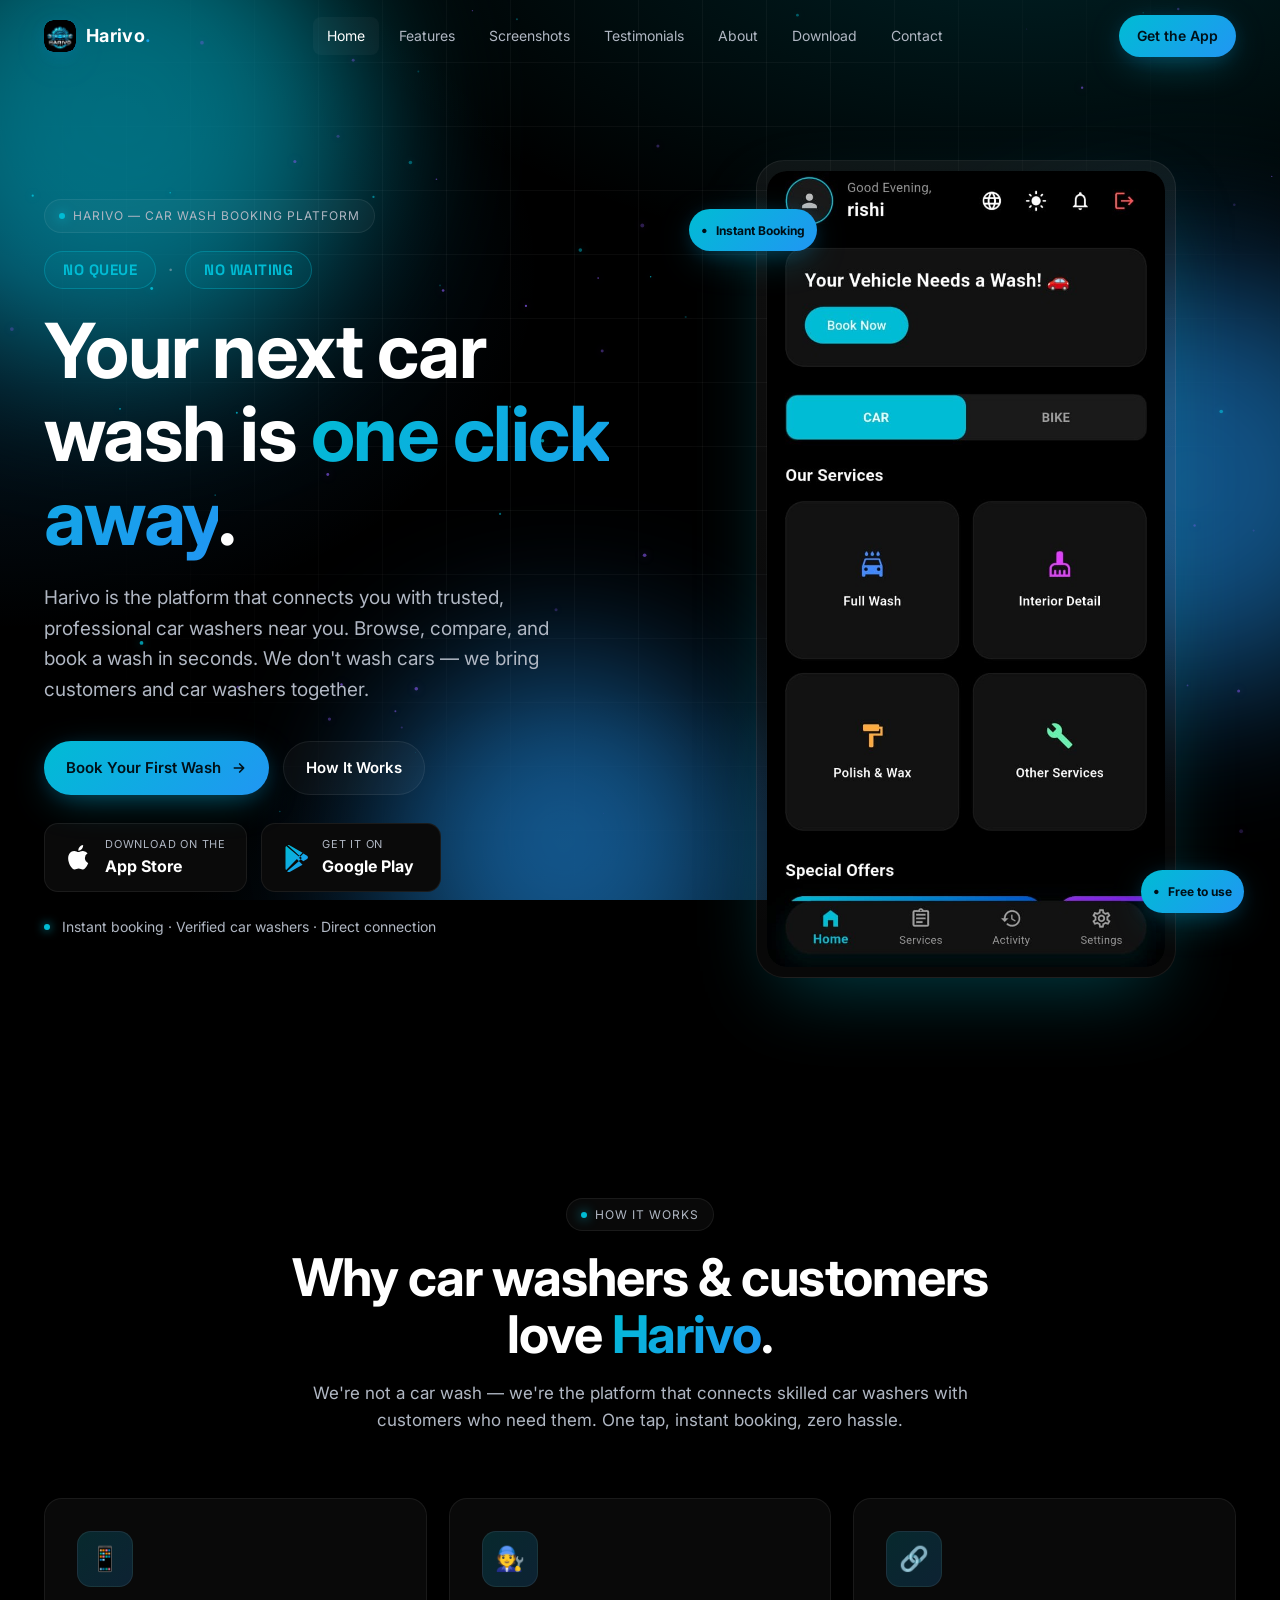
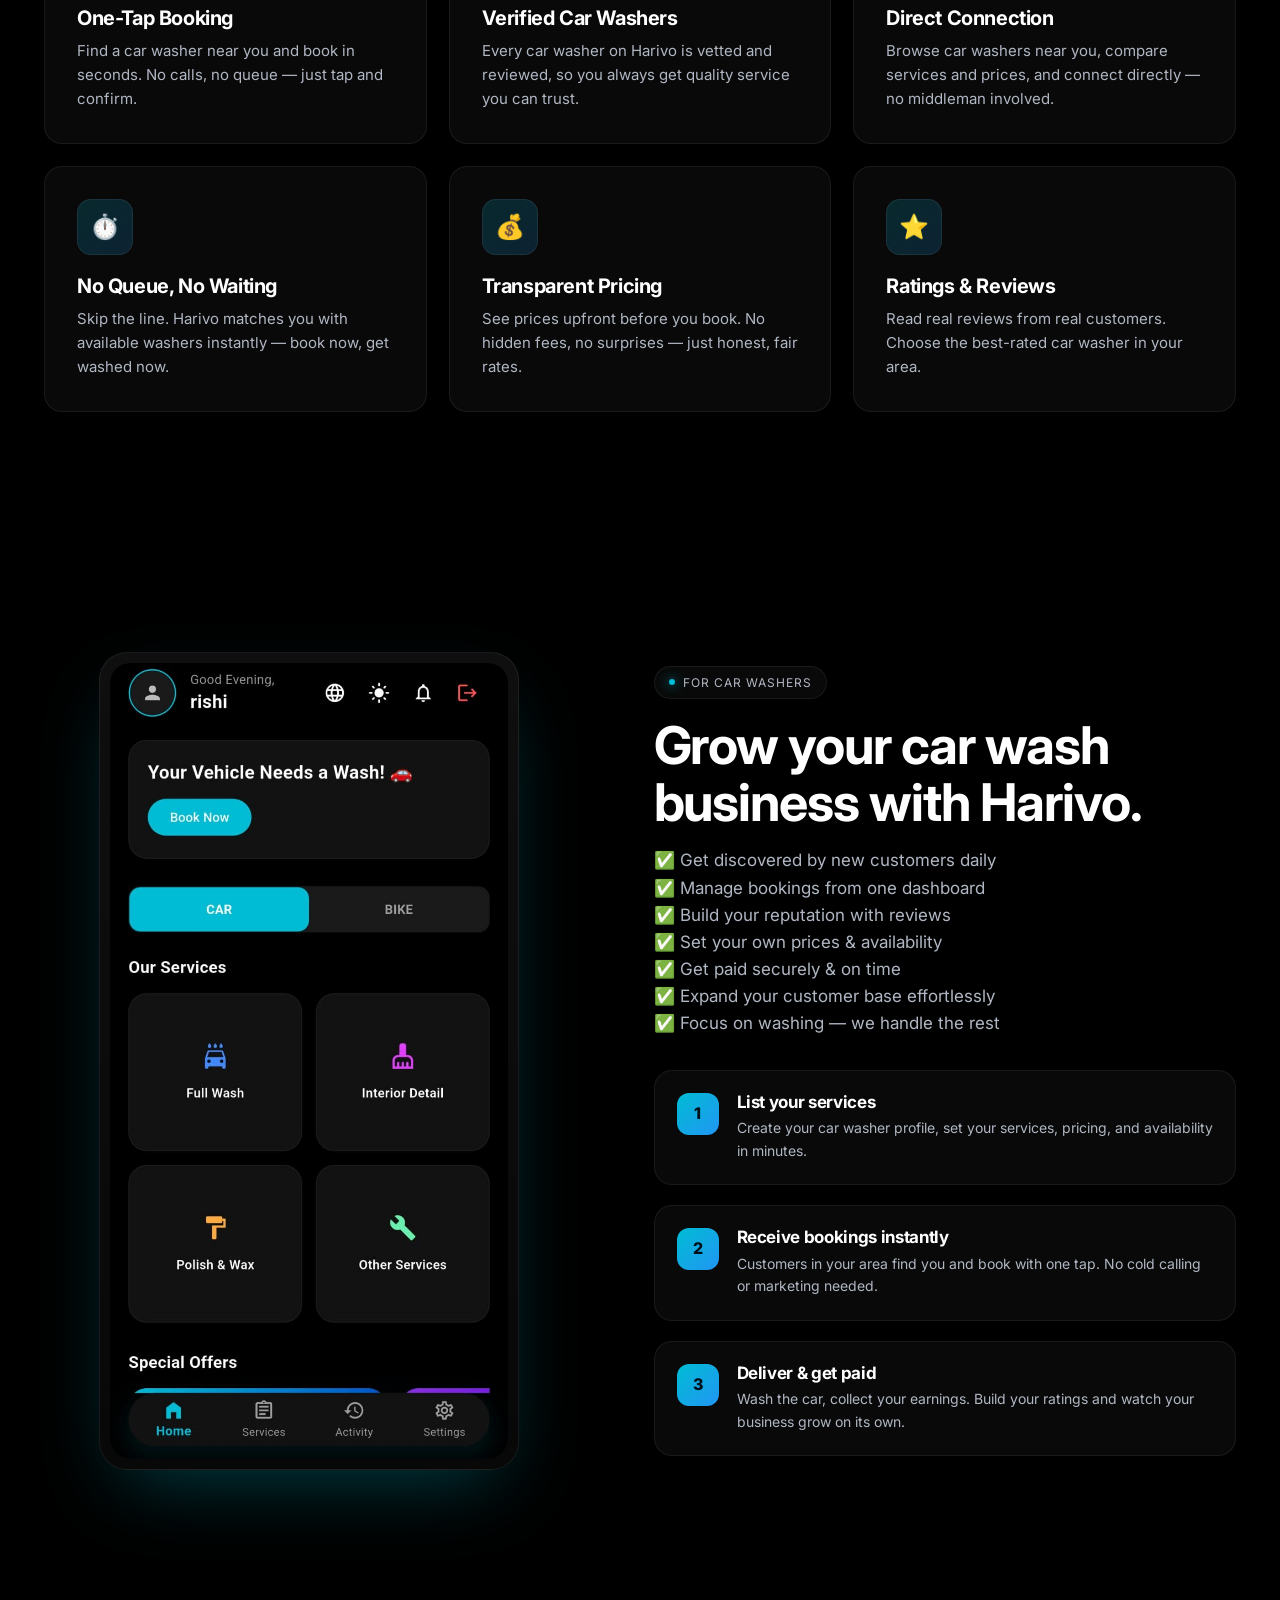
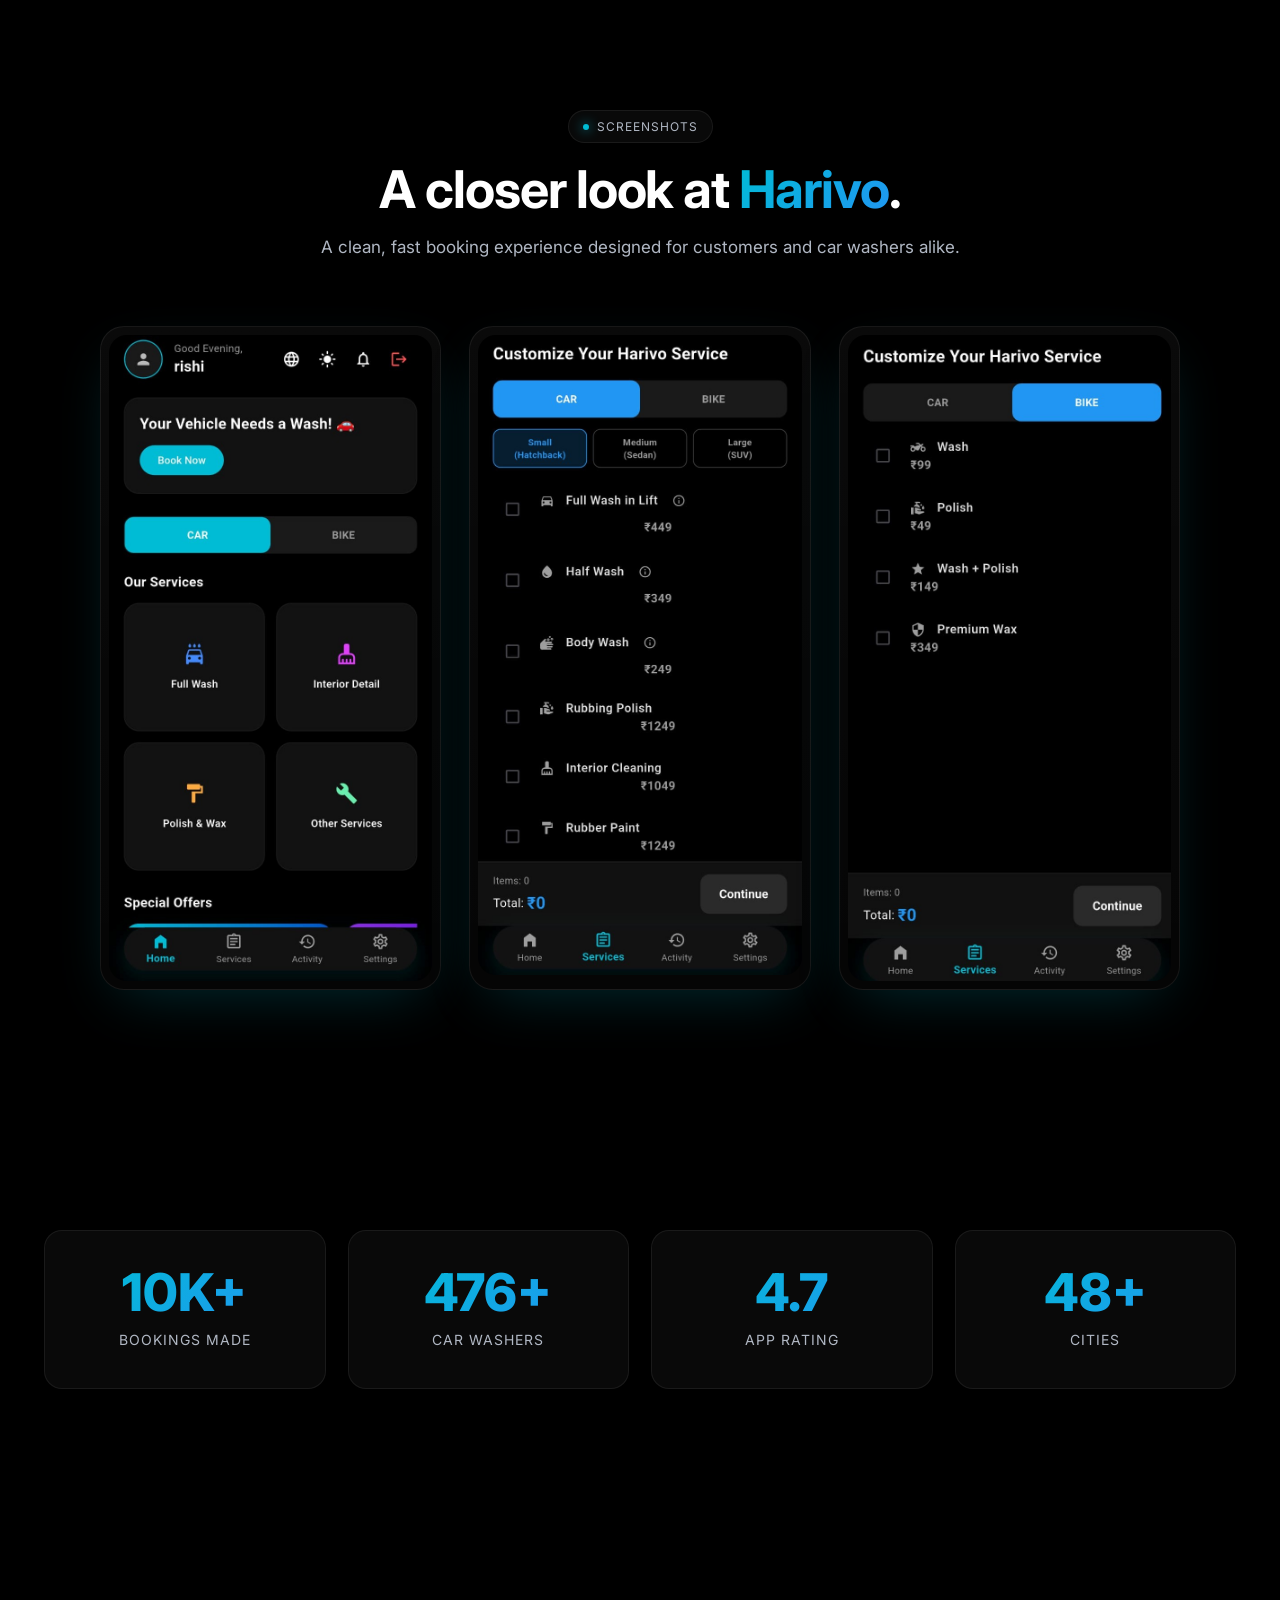
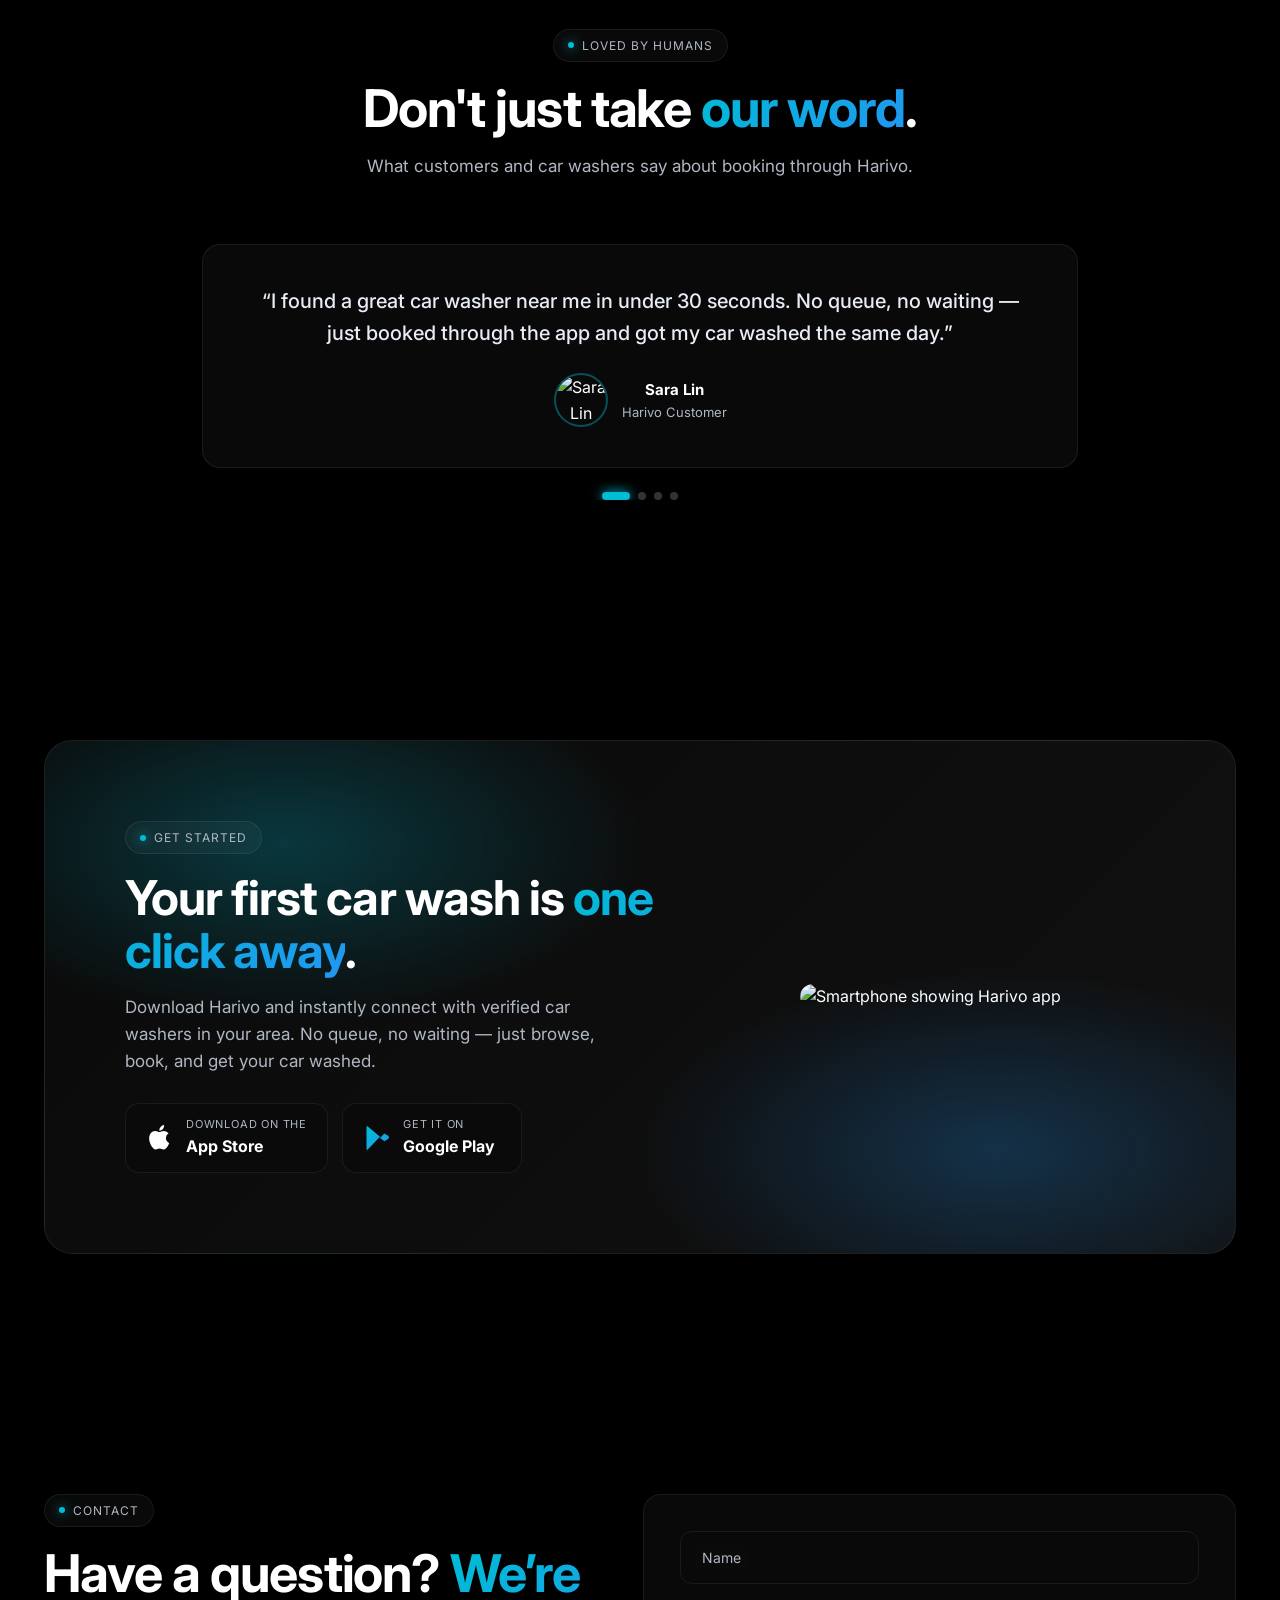
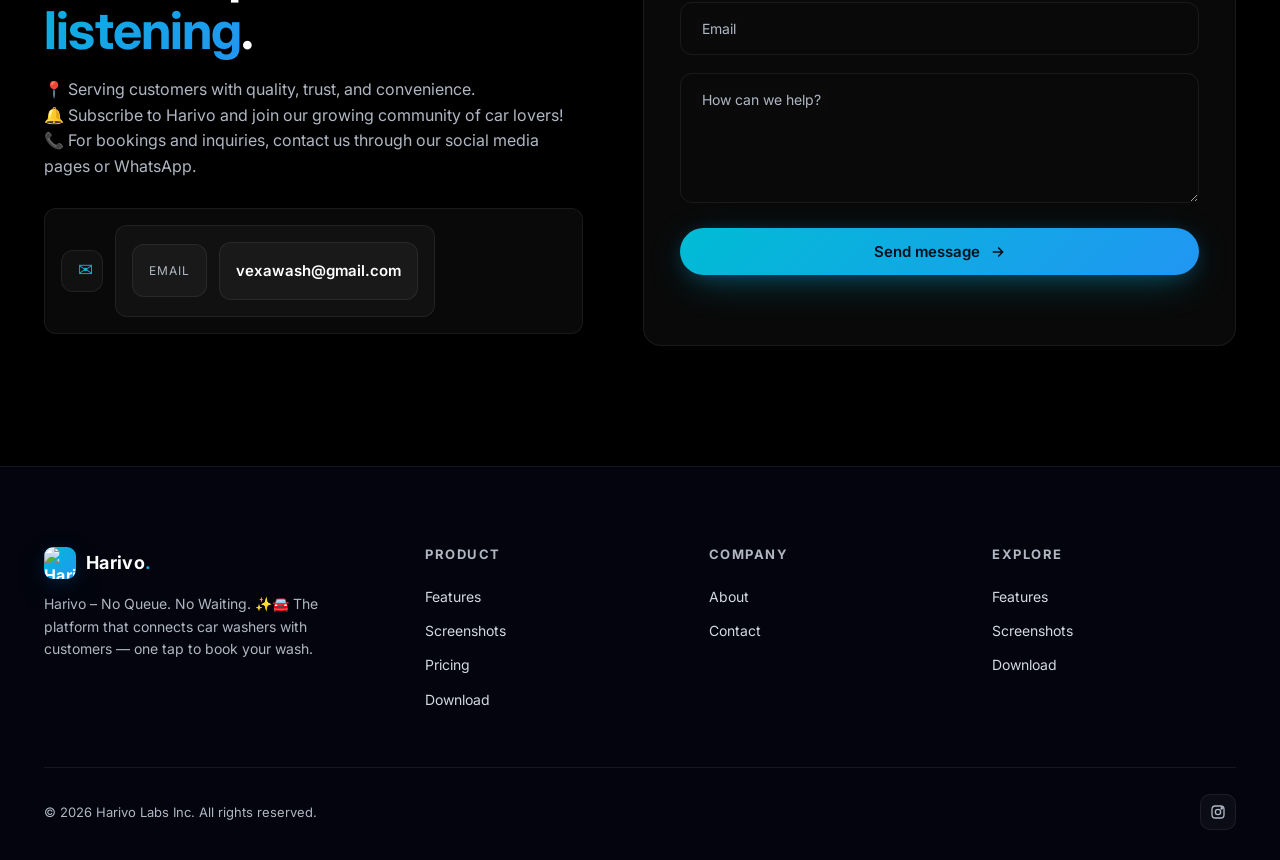
==== commit d140dfd0: "Add Apple App Store link + update styles and content" ====
--- a/index.html
+++ b/index.html
@@ -4,7 +4,7 @@
 <head>
   <meta charset="UTF-8" />
   <meta name="viewport" content="width=device-width, initial-scale=1, viewport-fit=cover" />
-  <meta name="theme-color" content="#F8F7FC" />
+  <meta name="theme-color" content="#000000" />
   <title>Harivo | Book Car Wash Instantly — No Queue, No Waiting</title>
   <meta name="description"
     content="Harivo is the smartest way to book a car wash. Connect with trusted car washers near you in one tap — no queue, no waiting. Your first wash is just a click away." />
@@ -74,7 +74,7 @@
   <header class="nav" id="nav">
     <div class="container nav-inner">
       <a href="index.html" class="brand" aria-label="Harivo home">
-        <span class="brand-mark" aria-hidden="true"><img src="logo.jpg" alt="Harivo logo" /></span>
+        <span class="brand-mark" aria-hidden="true"><img src="logo.jpeg" alt="Harivo logo" /></span>
         <span class="brand-name">Harivo<span>.</span></span>
       </a>
       <nav class="nav-links" aria-label="Primary">
@@ -104,7 +104,9 @@
             <span class="tagline-badge">No Waiting</span>
           </div>
           <h1>Your next car wash is <span class="grad-text">one click away</span>.</h1>
-          <p class="lead">Harivo is the platform that connects you with trusted, professional car washers near you. Browse, compare, and book a wash in seconds. We don't wash cars — we bring customers and car washers together.</p>
+          <p class="lead">Harivo is the platform that connects you with trusted, professional car washers near you.
+            Browse, compare, and book a wash in seconds. We don't wash cars — we bring customers and car washers
+            together.</p>
           <div class="hero-actions">
             <a href="#download" class="btn btn-primary">Book Your First Wash
               <svg width="16" height="16" viewBox="0 0 24 24" fill="none" stroke="currentColor" stroke-width="2.5"
@@ -115,7 +117,7 @@
             <a href="#features" class="btn btn-ghost">How It Works</a>
           </div>
           <div class="store-row">
-            <a href="#download" class="store-btn" aria-label="Download on the App Store">
+            <a href="https://apps.apple.com/in/app/harivo/id6811079821" class="store-btn" aria-label="Download on the App Store" target="_blank" rel="noopener noreferrer">
               <svg viewBox="0 0 24 24" fill="currentColor">
                 <path
                   d="M17.05 12.04a4.79 4.79 0 0 1 2.3-4.03 4.92 4.92 0 0 0-3.87-2.09c-1.63-.17-3.2.96-4.04.96-.85 0-2.12-.94-3.49-.91A5.16 5.16 0 0 0 3.6 8.62c-1.86 3.23-.47 8 1.34 10.62.89 1.28 1.94 2.72 3.32 2.67 1.34-.06 1.85-.86 3.47-.86 1.62 0 2.07.86 3.48.83 1.44-.02 2.35-1.29 3.23-2.58a11.45 11.45 0 0 0 1.47-3c-.04-.01-2.83-1.08-2.86-4.26zM14.5 4.27a4.7 4.7 0 0 0 1.07-3.35 4.78 4.78 0 0 0-3.1 1.6 4.47 4.47 0 0 0-1.1 3.24 3.94 3.94 0 0 0 3.13-1.49z" />
@@ -125,12 +127,13 @@
                 <div class="s-bot">App Store</div>
               </div>
             </a>
-            <a href="#download" class="store-btn" aria-label="Get it on Google Play">
+            <a href="https://play.google.com/store/apps/details?id=in.harivo.app" class="store-btn"
+              aria-label="Get it on Google Play">
               <svg viewBox="0 0 24 24">
                 <defs>
                   <linearGradient id="gp" x1="0" x2="1" y1="0" y2="1">
-                    <stop offset="0" stop-color="#4A35A0" />
-                    <stop offset="1" stop-color="#D4A843" />
+                    <stop offset="0" stop-color="#00BCD4" />
+                    <stop offset="1" stop-color="#2196F3" />
                   </linearGradient>
                 </defs>
                 <path fill="url(#gp)"
@@ -142,7 +145,8 @@
               </div>
             </a>
           </div>
-          <p class="hero-meta" style="margin-top:24px"><span class="dot"></span> Instant booking · Verified car washers · Direct connection</p>
+          <p class="hero-meta" style="margin-top:24px"><span class="dot"></span> Instant booking · Verified car washers
+            · Direct connection</p>
         </div>
 
         <div class="reveal right hero-visual" data-parallax="-0.05">
@@ -178,7 +182,8 @@
           <article class="feature-card reveal">
             <div class="feature-ico">🔗</div>
             <h3>Direct Connection</h3>
-            <p>Browse car washers near you, compare services and prices, and connect directly — no middleman involved.</p>
+            <p>Browse car washers near you, compare services and prices, and connect directly — no middleman involved.
+            </p>
           </article>
           <article class="feature-card reveal">
             <div class="feature-ico">⏱️</div>
@@ -300,7 +305,8 @@
           <div class="t-track" data-track>
             <div class="t-slide" data-slide>
               <div class="t-card">
-                <p class="t-quote">“I found a great car washer near me in under 30 seconds. No queue, no waiting — just booked through the app and got my car washed the same day.”</p>
+                <p class="t-quote">“I found a great car washer near me in under 30 seconds. No queue, no waiting — just
+                  booked through the app and got my car washed the same day.”</p>
                 <div class="t-user">
                   <img loading="lazy"
                     src="https://images.unsplash.com/photo-1494790108377-be9c29b29330?auto=format&fit=crop&w=200&q=80"
@@ -329,7 +335,8 @@
             </div>
             <div class="t-slide" data-slide>
               <div class="t-card">
-                <p class="t-quote">“Finding a reliable car washer used to be such a hassle. Now I just open Harivo, pick a washer with great reviews, and book instantly. So easy.”</p>
+                <p class="t-quote">“Finding a reliable car washer used to be such a hassle. Now I just open Harivo, pick
+                  a washer with great reviews, and book instantly. So easy.”</p>
                 <div class="t-user">
                   <img loading="lazy"
                     src="https://images.unsplash.com/photo-1438761681033-6461ffad8d80?auto=format&fit=crop&w=200&q=80"
@@ -370,9 +377,10 @@
             <div>
               <span class="eyebrow">Get started</span>
               <h2>Your first car wash is <span class="grad-text">one click away</span>.</h2>
-              <p>Download Harivo and instantly connect with verified car washers in your area. No queue, no waiting — just browse, book, and get your car washed.</p>
+              <p>Download Harivo and instantly connect with verified car washers in your area. No queue, no waiting —
+                just browse, book, and get your car washed.</p>
               <div class="store-row">
-                <a href="#" class="store-btn" aria-label="Download on the App Store">
+                <a href="https://apps.apple.com/in/app/harivo/id6811079821" class="store-btn" aria-label="Download on the App Store" target="_blank" rel="noopener noreferrer">
                   <svg viewBox="0 0 24 24" fill="currentColor">
                     <path
                       d="M17.05 12.04a4.79 4.79 0 0 1 2.3-4.03 4.92 4.92 0 0 0-3.87-2.09c-1.63-.17-3.2.96-4.04.96-.85 0-2.12-.94-3.49-.91A5.16 5.16 0 0 0 3.6 8.62c-1.86 3.23-.47 8 1.34 10.62.89 1.28 1.94 2.72 3.32 2.67 1.34-.06 1.85-.86 3.47-.86 1.62 0 2.07.86 3.48.83 1.44-.02 2.35-1.29 3.23-2.58a11.45 11.45 0 0 0 1.47-3c-.04-.01-2.83-1.08-2.86-4.26zM14.5 4.27a4.7 4.7 0 0 0 1.07-3.35 4.78 4.78 0 0 0-3.1 1.6 4.47 4.47 0 0 0-1.1 3.24 3.94 3.94 0 0 0 3.13-1.49z" />
@@ -382,12 +390,13 @@
                     <div class="s-bot">App Store</div>
                   </div>
                 </a>
-                <a href="#" class="store-btn" aria-label="Get it on Google Play">
+                <a href="https://play.google.com/store/apps/details?id=in.harivo.app" class="store-btn"
+                  aria-label="Get it on Google Play">
                   <svg viewBox="0 0 24 24">
                     <defs>
                       <linearGradient id="gp2" x1="0" x2="1" y1="0" y2="1">
-                        <stop offset="0" stop-color="#4A35A0" />
-                        <stop offset="1" stop-color="#D4A843" />
+                        <stop offset="0" stop-color="#00BCD4" />
+                        <stop offset="1" stop-color="#2196F3" />
                       </linearGradient>
                     </defs>
                     <path fill="url(#gp2)"
@@ -461,7 +470,7 @@
     <div class="container">
       <div class="foot-grid">
         <div class="foot-brand">
-          <a class="brand" href="index.html"><span class="brand-mark"><img src="logo.jpg"
+          <a class="brand" href="index.html"><span class="brand-mark"><img src="IMG-20260517-WA0006.jpg.jpeg"
                 alt="Harivo logo" /></span><span class="brand-name">Harivo<span>.</span></span></a>
           <p>Harivo – No Queue. No Waiting. ✨🚘 The platform that connects car washers with customers — one tap to book
             your wash.</p>
--- a/style.css
+++ b/style.css
@@ -1,41 +1,30 @@
 /* =========================================================
    NOVA — Premium Mobile App Landing
-   Light theme with Deep Indigo + Golden Amber accents
-   Matching logo colors: Purple (#4A35A0) + Gold (#D4A843)
+   Pure CSS. Dark futuristic. Glassmorphism. Neon gradients.
    ========================================================= */
 
 :root {
-  --bg: #F8F7FC;
-  --bg-2: #FFFFFF;
-  --primary: #4A35A0;
-  --secondary: #D4A843;
-  --accent: #4A35A0;
-  --text: #1A1832;
-  --muted: #6E6B80;
-  --border: rgba(74, 53, 160, 0.1);
-  --glass: rgba(255, 255, 255, 0.7);
-  --glass-strong: rgba(255, 255, 255, 0.85);
-  --grad-primary: linear-gradient(135deg, #4A35A0 0%, #D4A843 100%);
-  --grad-soft: linear-gradient(135deg, rgba(74, 53, 160, 0.08), rgba(212, 168, 67, 0.08));
-  --shadow-glow: 0 10px 40px -10px rgba(74, 53, 160, 0.25), 0 4px 20px -4px rgba(212, 168, 67, 0.15);
-  --shadow-card: 0 4px 24px -6px rgba(74, 53, 160, 0.1), 0 1px 4px rgba(0, 0, 0, 0.04);
+  --bg: #000000;
+  --bg-2: #0a0a0a;
+  --primary: #00BCD4;
+  --secondary: #2196F3;
+  --accent: #00BCD4;
+  --text: #FFFFFF;
+  --muted: #B0B7C3;
+  --border: rgba(255,255,255,0.07);
+  --glass: rgba(255,255,255,0.035);
+  --glass-strong: rgba(255,255,255,0.06);
+  --grad-primary: linear-gradient(135deg,#00BCD4 0%,#2196F3 100%);
+  --grad-soft: linear-gradient(135deg, rgba(0,188,212,0.18), rgba(33,150,243,0.18));
+  --shadow-glow: 0 10px 40px -10px rgba(0,188,212,0.45), 0 4px 20px -4px rgba(33,150,243,0.25);
   --radius: 18px;
   --radius-sm: 12px;
   --ease: cubic-bezier(0.22, 1, 0.36, 1);
   --container: 1240px;
 }
 
-* {
-  box-sizing: border-box;
-  margin: 0;
-  padding: 0;
-}
-
-html {
-  scroll-behavior: smooth;
-  -webkit-text-size-adjust: 100%;
-}
-
+* { box-sizing: border-box; margin: 0; padding: 0; }
+html { scroll-behavior: smooth; -webkit-text-size-adjust: 100%; }
 body {
   font-family: 'Inter', -apple-system, BlinkMacSystemFont, 'Segoe UI', Roboto, sans-serif;
   background: var(--bg);
@@ -45,2145 +34,578 @@
   -webkit-font-smoothing: antialiased;
   text-rendering: optimizeLegibility;
 }
-
-img {
-  max-width: 100%;
-  display: block;
-}
-
-a {
-  color: inherit;
-  text-decoration: none;
-}
-
-button {
-  font-family: inherit;
-  cursor: pointer;
-  border: none;
-  background: none;
-  color: inherit;
-}
+img { max-width: 100%; display: block; }
+a { color: inherit; text-decoration: none; }
+button { font-family: inherit; cursor: pointer; border: none; background: none; color: inherit; }
 
 /* ---------- Background canvas (grid + orbs) ---------- */
 .bg-fx {
-  position: fixed;
-  inset: 0;
-  z-index: -1;
-  pointer-events: none;
-  overflow: hidden;
+  position: fixed; inset: 0; z-index: -1; pointer-events: none; overflow: hidden;
   background:
-    radial-gradient(1200px 600px at 80% -10%, rgba(74, 53, 160, 0.06), transparent 60%),
-    radial-gradient(900px 600px at 0% 30%, rgba(212, 168, 67, 0.06), transparent 60%),
-    radial-gradient(800px 500px at 50% 110%, rgba(74, 53, 160, 0.04), transparent 60%),
+    radial-gradient(1200px 600px at 80% -10%, rgba(0,188,212,0.18), transparent 60%),
+    radial-gradient(900px 600px at 0% 30%, rgba(33,150,243,0.18), transparent 60%),
+    radial-gradient(800px 500px at 50% 110%, rgba(33,150,243,0.15), transparent 60%),
     var(--bg);
 }
-
 .bg-grid {
-  position: absolute;
-  inset: -2px;
+  position: absolute; inset: -2px;
   background-image:
-    linear-gradient(rgba(74, 53, 160, 0.04) 1px, transparent 1px),
-    linear-gradient(90deg, rgba(74, 53, 160, 0.04) 1px, transparent 1px);
+    linear-gradient(rgba(255,255,255,0.04) 1px, transparent 1px),
+    linear-gradient(90deg, rgba(255,255,255,0.04) 1px, transparent 1px);
   background-size: 64px 64px;
   mask-image: radial-gradient(ellipse at 50% 30%, #000 30%, transparent 75%);
   animation: gridShift 30s linear infinite;
 }
-
-@keyframes gridShift {
-  from {
-    background-position: 0 0, 0 0;
-  }
-
-  to {
-    background-position: 64px 64px, 64px 64px;
-  }
-}
-
-.orb {
-  position: absolute;
-  border-radius: 50%;
-  filter: blur(100px);
-  opacity: .18;
-  animation: float 14s ease-in-out infinite;
-}
-
-.orb.o1 {
-  width: 480px;
-  height: 480px;
-  background: #4A35A0;
-  top: -120px;
-  left: -120px;
-}
-
-.orb.o2 {
-  width: 420px;
-  height: 420px;
-  background: #D4A843;
-  top: 30%;
-  right: -120px;
-  animation-delay: -4s;
-}
-
-.orb.o3 {
-  width: 360px;
-  height: 360px;
-  background: #4A35A0;
-  bottom: -120px;
-  left: 30%;
-  animation-delay: -8s;
-}
-
+@keyframes gridShift { from{background-position:0 0,0 0;} to{background-position:64px 64px,64px 64px;} }
+
+.orb { position: absolute; border-radius: 50%; filter: blur(80px); opacity: .55; animation: float 14s ease-in-out infinite; }
+.orb.o1 { width: 480px; height: 480px; background: #00BCD4; top: -120px; left: -120px; }
+.orb.o2 { width: 420px; height: 420px; background: #2196F3; top: 30%; right: -120px; animation-delay: -4s; }
+.orb.o3 { width: 360px; height: 360px; background: #2196F3; bottom: -120px; left: 30%; animation-delay: -8s; }
 @keyframes float {
-
-  0%,
-  100% {
-    transform: translate(0, 0) scale(1);
-  }
-
-  50% {
-    transform: translate(40px, -30px) scale(1.08);
-  }
+  0%,100% { transform: translate(0,0) scale(1); }
+  50% { transform: translate(40px,-30px) scale(1.08); }
 }
 
 /* particles */
-#particles {
-  position: fixed;
-  inset: 0;
-  z-index: -1;
-  pointer-events: none;
-}
+#particles { position: fixed; inset: 0; z-index: -1; pointer-events: none; }
 
 /* ---------- Loader ---------- */
 .loader {
-  position: fixed;
-  inset: 0;
-  z-index: 9999;
-  background: var(--bg);
-  display: grid;
-  place-items: center;
-  transition: opacity .6s var(--ease), visibility .6s;
-}
-
-.loader.hide {
-  opacity: 0;
-  visibility: hidden;
-}
-
+  position: fixed; inset: 0; z-index: 9999; background: var(--bg);
+  display: grid; place-items: center; transition: opacity .6s var(--ease), visibility .6s;
+}
+.loader.hide { opacity: 0; visibility: hidden; }
 .loader-ring {
-  width: 56px;
-  height: 56px;
-  border-radius: 50%;
-  border: 2px solid rgba(74, 53, 160, 0.12);
+  width: 56px; height: 56px; border-radius: 50%;
+  border: 2px solid rgba(255,255,255,0.08);
   border-top-color: var(--primary);
   border-right-color: var(--secondary);
   animation: spin 1s linear infinite;
 }
-
-@keyframes spin {
-  to {
-    transform: rotate(360deg);
-  }
-}
+@keyframes spin { to { transform: rotate(360deg); } }
 
 /* ---------- Container ---------- */
-.container {
-  width: 100%;
-  max-width: var(--container);
-  margin: 0 auto;
-  padding: 0 24px;
-}
+.container { width: 100%; max-width: var(--container); margin: 0 auto; padding: 0 24px; }
 
 /* ---------- Navbar ---------- */
 .nav {
-  position: fixed;
-  top: 0;
-  left: 0;
-  right: 0;
-  z-index: 100;
-  transition: background .3s var(--ease), backdrop-filter .3s var(--ease), border-color .3s, box-shadow .3s;
+  position: fixed; top: 0; left: 0; right: 0; z-index: 100;
+  transition: background .3s var(--ease), backdrop-filter .3s var(--ease), border-color .3s;
   border-bottom: 1px solid transparent;
 }
-
 .nav.scrolled {
-  background: rgba(255, 255, 255, 0.82);
+  background: rgba(5,8,22,0.65);
   backdrop-filter: blur(18px) saturate(140%);
   -webkit-backdrop-filter: blur(18px) saturate(140%);
   border-bottom-color: var(--border);
-  box-shadow: 0 2px 20px rgba(74, 53, 160, 0.06);
-}
-
-.nav-inner {
-  display: flex;
-  align-items: center;
-  justify-content: space-between;
-  height: 72px;
-}
-
-.brand {
-  display: flex;
-  align-items: center;
-  gap: 0;
-  font-weight: 700;
-  letter-spacing: .3px;
-}
-
+}
+.nav-inner { display: flex; align-items: center; justify-content: space-between; height: 72px; }
+.brand { display: flex; align-items: center; gap: 10px; font-weight: 700; letter-spacing: .3px; }
 .brand-mark {
-  height: 48px;
-  width: auto;
-  border-radius: 0;
-  background: transparent;
-  position: relative;
-  overflow: visible;
-  flex-shrink: 0;
-}
-
+  width: 32px; height: 32px; border-radius: 9px;
+  background: var(--grad-primary);
+  box-shadow: var(--shadow-glow);
+  position: relative; overflow: hidden;
+}
 .brand-mark img {
-  height: 100%;
-  width: auto;
-  object-fit: contain;
-  display: block;
-}
-
-.brand-name {
-  display: none;
-}
-
-
-
-
-.nav-links {
-  display: flex;
-  gap: 6px;
-  align-items: center;
-}
-
+  width: 100%; height: 100%; object-fit: cover; display: block; border-radius: 9px;
+}
+.brand-name { font-size: 18px; }
+.brand-name span { background: var(--grad-primary); -webkit-background-clip: text; background-clip: text; color: transparent; }
+
+.nav-links { display: flex; gap: 6px; align-items: center; }
 .nav-links a {
-  position: relative;
-  padding: 8px 14px;
-  font-size: 14px;
-  color: var(--muted);
-  border-radius: 8px;
-  transition: color .25s, background .25s;
-}
-
-.nav-links a:hover,
-.nav-links a.active {
-  color: var(--text);
-  background: var(--glass);
-}
-
+  position: relative; padding: 8px 14px; font-size: 14px; color: var(--muted);
+  border-radius: 8px; transition: color .25s, background .25s;
+}
+.nav-links a:hover, .nav-links a.active { color: var(--text); background: var(--glass); }
 .nav-cta {
-  padding: 10px 18px;
-  border-radius: 999px;
-  background: var(--grad-primary);
-  color: #FFFFFF;
-  font-weight: 600;
-  font-size: 14px;
-  box-shadow: var(--shadow-glow);
-  transition: transform .25s var(--ease);
-}
-
-.nav-cta:hover {
-  transform: translateY(-2px);
-}
-
-.nav-toggle {
-  display: none;
-  width: 40px;
-  height: 40px;
-  border-radius: 10px;
-  background: var(--glass);
-  border: 1px solid var(--border);
-}
-
-.nav-toggle span {
-  display: block;
-  width: 18px;
-  height: 2px;
-  background: var(--text);
-  margin: 4px auto;
-  transition: .3s;
-}
+  padding: 10px 18px; border-radius: 999px;
+  background: var(--grad-primary); color: #001018; font-weight: 600; font-size: 14px;
+  box-shadow: var(--shadow-glow); transition: transform .25s var(--ease);
+}
+.nav-cta:hover { transform: translateY(-2px); }
+
+.nav-toggle { display: none; width: 40px; height: 40px; border-radius: 10px; background: var(--glass); border: 1px solid var(--border); }
+.nav-toggle span { display: block; width: 18px; height: 2px; background: var(--text); margin: 4px auto; transition: .3s; }
 
 /* ---------- Buttons ---------- */
 .btn {
-  display: inline-flex;
-  align-items: center;
-  gap: 10px;
-  padding: 14px 22px;
-  border-radius: 999px;
-  font-weight: 600;
-  font-size: 15px;
+  display: inline-flex; align-items: center; gap: 10px;
+  padding: 14px 22px; border-radius: 999px; font-weight: 600; font-size: 15px;
   transition: transform .25s var(--ease), box-shadow .25s, background .25s;
-  position: relative;
-  overflow: hidden;
-}
-
-.btn-primary {
-  background: var(--grad-primary);
-  color: #FFFFFF;
-  box-shadow: var(--shadow-glow);
-}
-
-.btn-primary:hover {
-  transform: translateY(-3px);
-  box-shadow: 0 16px 50px -10px rgba(74, 53, 160, .55);
-}
-
-.btn-ghost {
-  background: var(--glass);
-  border: 1px solid var(--border);
-  color: var(--text);
-}
-
-.btn-ghost:hover {
-  background: var(--glass-strong);
-  transform: translateY(-2px);
-}
-
-.store-row {
-  display: flex;
-  gap: 14px;
-  flex-wrap: wrap;
-}
-
+  position: relative; overflow: hidden;
+}
+.btn-primary { background: var(--grad-primary); color: #001018; box-shadow: var(--shadow-glow); }
+.btn-primary:hover { transform: translateY(-3px); box-shadow: 0 16px 50px -10px rgba(0,188,212,.55); }
+.btn-ghost { background: var(--glass); border: 1px solid var(--border); color: var(--text); }
+.btn-ghost:hover { background: var(--glass-strong); transform: translateY(-2px); }
+
+.store-row { display: flex; gap: 14px; flex-wrap: wrap; }
 .store-btn {
-  display: inline-flex;
-  align-items: center;
-  gap: 12px;
-  padding: 12px 20px;
-  border-radius: 14px;
-  background: #FFFFFF;
-  border: 1px solid var(--border);
+  display: inline-flex; align-items: center; gap: 12px;
+  padding: 12px 20px; border-radius: 14px;
+  background: #0a0a0a; border: 1px solid var(--border);
   transition: transform .25s var(--ease), border-color .25s, box-shadow .25s;
   min-width: 180px;
 }
-
-.store-btn:hover {
-  transform: translateY(-3px);
-  border-color: rgba(74, 53, 160, .35);
-  box-shadow: var(--shadow-glow);
-}
-
-.store-btn svg {
-  width: 28px;
-  height: 28px;
-  flex-shrink: 0;
-}
-
-.store-btn .s-top {
-  font-size: 11px;
-  color: var(--muted);
-  text-transform: uppercase;
-  letter-spacing: .8px;
-}
-
-.store-btn .s-bot {
-  font-size: 16px;
-  font-weight: 700;
-}
+.store-btn:hover { transform: translateY(-3px); border-color: rgba(0,188,212,.35); box-shadow: var(--shadow-glow); }
+.store-btn svg { width: 28px; height: 28px; flex-shrink: 0; }
+.store-btn .s-top { font-size: 11px; color: var(--muted); text-transform: uppercase; letter-spacing: .8px; }
+.store-btn .s-bot { font-size: 16px; font-weight: 700; }
 
 /* ---------- Sections ---------- */
-section {
-  padding: 120px 0;
-  position: relative;
-}
-
-.section-head {
-  text-align: center;
-  max-width: 720px;
-  margin: 0 auto 64px;
-}
-
+section { padding: 120px 0; position: relative; }
+.section-head { text-align: center; max-width: 720px; margin: 0 auto 64px; }
 .eyebrow {
-  display: inline-flex;
-  align-items: center;
-  gap: 8px;
-  padding: 6px 14px;
-  border-radius: 999px;
-  background: var(--glass);
-  border: 1px solid var(--border);
-  font-size: 12px;
-  color: var(--muted);
-  letter-spacing: 1px;
-  text-transform: uppercase;
+  display: inline-flex; align-items: center; gap: 8px;
+  padding: 6px 14px; border-radius: 999px;
+  background: var(--glass); border: 1px solid var(--border);
+  font-size: 12px; color: var(--muted); letter-spacing: 1px; text-transform: uppercase;
   margin-bottom: 18px;
 }
-
 .eyebrow::before {
-  content: "";
-  width: 6px;
-  height: 6px;
-  border-radius: 50%;
-  background: var(--primary);
+  content:""; width:6px; height:6px; border-radius:50%; background: var(--primary);
   box-shadow: 0 0 12px var(--primary);
 }
-
-h1,
-h2,
-h3,
-h4 {
-  font-weight: 700;
-  letter-spacing: -0.02em;
-  line-height: 1.1;
-}
-
-h2 {
-  font-size: clamp(32px, 4.5vw, 52px);
-  margin-bottom: 16px;
-}
-
-.section-head p {
-  color: var(--muted);
-  font-size: 17px;
-}
-
-.grad-text {
-  background: var(--grad-primary);
-  -webkit-background-clip: text;
-  background-clip: text;
-  color: transparent;
-}
+h1, h2, h3, h4 { font-weight: 700; letter-spacing: -0.02em; line-height: 1.1; }
+h2 { font-size: clamp(32px, 4.5vw, 52px); margin-bottom: 16px; }
+.section-head p { color: var(--muted); font-size: 17px; }
+.grad-text { background: var(--grad-primary); -webkit-background-clip: text; background-clip: text; color: transparent; }
 
 /* ---------- Hero ---------- */
-.hero {
-  padding: 160px 0 100px;
-  min-height: 100vh;
-  display: flex;
-  align-items: center;
-}
-
-.hero-grid {
-  display: grid;
-  grid-template-columns: 1.1fr 1fr;
-  gap: 60px;
-  align-items: center;
-}
-
-.hero h1 {
-  font-size: clamp(40px, 6vw, 76px);
-  margin-bottom: 24px;
-}
-
-.hero p.lead {
-  color: var(--muted);
-  font-size: 19px;
-  max-width: 540px;
-  margin-bottom: 36px;
-}
-
-.hero-actions {
-  display: flex;
-  gap: 14px;
-  flex-wrap: wrap;
-  margin-bottom: 28px;
-}
-
-.hero-meta {
-  color: var(--muted);
-  font-size: 14px;
-  display: flex;
-  align-items: center;
-  gap: 12px;
-}
-
-.hero-meta .dot {
-  width: 6px;
-  height: 6px;
-  border-radius: 50%;
-  background: var(--primary);
-  box-shadow: 0 0 10px var(--primary);
-}
+.hero { padding: 160px 0 100px; min-height: 100vh; display: flex; align-items: center; }
+.hero-grid { display: grid; grid-template-columns: 1.1fr 1fr; gap: 60px; align-items: center; }
+.hero h1 { font-size: clamp(40px, 6vw, 76px); margin-bottom: 24px; }
+.hero p.lead { color: var(--muted); font-size: 19px; max-width: 540px; margin-bottom: 36px; }
+.hero-actions { display: flex; gap: 14px; flex-wrap: wrap; margin-bottom: 28px; }
+.hero-meta { color: var(--muted); font-size: 14px; display: flex; align-items: center; gap: 12px; }
+.hero-meta .dot { width:6px; height:6px; border-radius:50%; background: var(--primary); box-shadow: 0 0 10px var(--primary); }
 
 /* hero visual */
 .hero-visual {
+  position: relative; display: grid; place-items: center; min-height: 580px;
+}
+.hero-image-card {
+  width: min(100%, 420px); border-radius: 28px; overflow: hidden;
+  background: linear-gradient(180deg, rgba(255,255,255,0.06), rgba(255,255,255,0.03));
+  border: 1px solid var(--border); box-shadow: 0 30px 80px -24px rgba(0,188,212,.35);
+  padding: 10px;
+}
+.hero-image-card img {
+  width: 100%; border-radius: 20px; object-fit: contain;
+  box-shadow: inset 0 0 0 1px rgba(255,255,255,0.06);
+}
+.hero-badge {
+  position: absolute; z-index: 2; display: inline-flex; align-items: center; gap: 8px;
+  padding: 10px 12px; border-radius: 999px; font-size: 12px; font-weight: 700;
+  color: #001018; background: var(--grad-primary); box-shadow: var(--shadow-glow);
+}
+.hero-badge::before { content: "•"; font-size: 14px; }
+.hero-badge-top { top: 6%; left: -8px; }
+.hero-badge-bottom { bottom: 8%; right: -8px; }
+
+/* phone mockup */
+.phone-wrap { position: relative; display: grid; place-items: center; min-height: 580px; }
+.phone {
+  width: 300px; height: 600px;
+  border-radius: 46px;
+  background: linear-gradient(180deg, #0a0a0a 0%, #000000 100%);
+  border: 1px solid var(--border);
+  box-shadow: 0 30px 80px -20px rgba(0,188,212,.35), 0 20px 60px -10px rgba(33,150,243,.25), inset 0 0 0 1px rgba(255,255,255,.04);
+  padding: 14px; position: relative;
+  animation: phoneFloat 6s ease-in-out infinite;
+}
+@keyframes phoneFloat {
+  0%,100% { transform: translateY(0) rotate(-2deg); }
+  50% { transform: translateY(-18px) rotate(-2deg); }
+}
+.phone::before {
+  content:""; position:absolute; top:18px; left:50%; transform:translateX(-50%);
+  width: 110px; height: 26px; background: #000000; border-radius: 999px; z-index: 3;
+}
+.phone-screen {
+  width: 100%; height: 100%; border-radius: 34px; overflow: hidden;
+  background: linear-gradient(180deg, #0a0a0a 0%, #111111 100%);
   position: relative;
-  display: grid;
-  place-items: center;
-  min-height: 580px;
-}
-
-.hero-image-card {
-  width: min(100%, 420px);
-  border-radius: 28px;
-  overflow: hidden;
-  background: linear-gradient(180deg, rgba(255, 255, 255, 0.06), rgba(255, 255, 255, 0.03));
-  border: 1px solid var(--border);
-  box-shadow: 0 30px 80px -24px rgba(74, 53, 160, .35);
-  padding: 10px;
-}
-
-.hero-image-card img {
-  width: 100%;
-  border-radius: 20px;
-  object-fit: contain;
-  box-shadow: inset 0 0 0 1px rgba(255, 255, 255, 0.06);
-}
-
-.hero-badge {
-  position: absolute;
-  z-index: 2;
-  display: inline-flex;
-  align-items: center;
-  gap: 8px;
-  padding: 10px 12px;
-  border-radius: 999px;
-  font-size: 12px;
-  font-weight: 700;
-  color: #FFFFFF;
-  background: var(--grad-primary);
-  box-shadow: var(--shadow-glow);
-}
-
-.hero-badge::before {
-  content: "•";
-  font-size: 14px;
-}
-
-.hero-badge-top {
-  top: 6%;
-  left: -8px;
-}
-
-.hero-badge-bottom {
-  bottom: 8%;
-  right: -8px;
-}
-
-/* phone mockup */
-.phone-wrap {
-  position: relative;
-  display: grid;
-  place-items: center;
-  min-height: 580px;
-}
-
-.phone {
-  width: 300px;
-  height: 600px;
-  border-radius: 46px;
-  background: linear-gradient(180deg, #FFFFFF 0%, #F8F7FC 100%);
-  border: 1px solid var(--border);
-  box-shadow: 0 30px 80px -20px rgba(74, 53, 160, .35), 0 20px 60px -10px rgba(212, 168, 67, .25), inset 0 0 0 1px rgba(255, 255, 255, .04);
-  padding: 14px;
-  position: relative;
-  animation: phoneFloat 6s ease-in-out infinite;
-}
-
-@keyframes phoneFloat {
-
-  0%,
-  100% {
-    transform: translateY(0) rotate(-2deg);
-  }
-
-  50% {
-    transform: translateY(-18px) rotate(-2deg);
-  }
-}
-
-.phone::before {
-  content: "";
-  position: absolute;
-  top: 18px;
-  left: 50%;
-  transform: translateX(-50%);
-  width: 110px;
-  height: 26px;
-  background: #F8F7FC;
-  border-radius: 999px;
-  z-index: 3;
-}
-
-.phone-screen {
-  width: 100%;
-  height: 100%;
-  border-radius: 34px;
-  overflow: hidden;
-  background: linear-gradient(180deg, #FFFFFF 0%, #F0EFF6 100%);
-  position: relative;
-}
-
-.phone-screen .scr-top {
-  padding: 44px 20px 18px;
-}
-
-.phone-screen .scr-greet {
-  font-size: 12px;
-  color: var(--muted);
-}
-
-.phone-screen .scr-name {
-  font-size: 20px;
-  font-weight: 700;
-}
-
+}
+.phone-screen .scr-top { padding: 44px 20px 18px; }
+.phone-screen .scr-greet { font-size: 12px; color: var(--muted); }
+.phone-screen .scr-name { font-size: 20px; font-weight: 700; }
 .phone-card {
-  margin: 12px 16px;
-  padding: 16px;
-  background: rgba(255, 255, 255, .05);
-  backdrop-filter: blur(10px);
-  border: 1px solid rgba(255, 255, 255, .08);
-  border-radius: 16px;
-}
-
-.phone-card.hero-card {
-  background: var(--grad-primary);
-  border: none;
-  color: #FFFFFF;
-}
-
-.phone-card.hero-card .pc-label {
-  font-size: 11px;
-  opacity: .8;
-}
-
-.phone-card.hero-card .pc-val {
-  font-size: 24px;
-  font-weight: 800;
-}
-
-.phone-card.hero-card .pc-sub {
-  font-size: 11px;
-  opacity: .85;
-}
-
-.phone-list {
-  padding: 0 16px;
-  display: grid;
-  gap: 10px;
-}
-
+  margin: 12px 16px; padding: 16px;
+  background: rgba(255,255,255,.05); backdrop-filter: blur(10px);
+  border: 1px solid rgba(255,255,255,.08); border-radius: 16px;
+}
+.phone-card.hero-card { background: var(--grad-primary); border: none; color: #001018; }
+.phone-card.hero-card .pc-label { font-size: 11px; opacity: .8; }
+.phone-card.hero-card .pc-val { font-size: 24px; font-weight: 800; }
+.phone-card.hero-card .pc-sub { font-size: 11px; opacity: .85; }
+.phone-list { padding: 0 16px; display: grid; gap: 10px; }
 .phone-row {
-  display: flex;
-  align-items: center;
-  gap: 12px;
-  padding: 10px 12px;
-  background: rgba(255, 255, 255, .04);
-  border: 1px solid rgba(255, 255, 255, .06);
-  border-radius: 12px;
-}
-
-.phone-row .pr-ico {
-  width: 32px;
-  height: 32px;
-  border-radius: 9px;
-  background: var(--grad-soft);
-  display: grid;
-  place-items: center;
-  font-size: 14px;
-}
-
-.phone-row .pr-t {
-  font-size: 13px;
-  font-weight: 600;
-}
-
-.phone-row .pr-s {
-  font-size: 11px;
-  color: var(--muted);
-}
-
-.phone-row .pr-v {
-  margin-left: auto;
-  font-size: 12px;
-  color: var(--primary);
-  font-weight: 600;
-}
+  display: flex; align-items: center; gap: 12px; padding: 10px 12px;
+  background: rgba(255,255,255,.04); border: 1px solid rgba(255,255,255,.06); border-radius: 12px;
+}
+.phone-row .pr-ico { width: 32px; height: 32px; border-radius: 9px; background: var(--grad-soft); display: grid; place-items: center; font-size: 14px; }
+.phone-row .pr-t { font-size: 13px; font-weight: 600; }
+.phone-row .pr-s { font-size: 11px; color: var(--muted); }
+.phone-row .pr-v { margin-left: auto; font-size: 12px; color: var(--primary); font-weight: 600; }
 
 /* floating ui chips around phone */
 .float-chip {
-  position: absolute;
-  padding: 12px 16px;
-  border-radius: 14px;
-  background: rgba(255, 255, 255, .06);
-  backdrop-filter: blur(14px);
-  border: 1px solid var(--border);
-  font-size: 13px;
-  display: flex;
-  gap: 10px;
-  align-items: center;
-  box-shadow: 0 10px 30px -10px rgba(0, 0, 0, .5);
+  position: absolute; padding: 12px 16px; border-radius: 14px;
+  background: rgba(255,255,255,.06); backdrop-filter: blur(14px);
+  border: 1px solid var(--border); font-size: 13px; display: flex; gap: 10px; align-items: center;
+  box-shadow: 0 10px 30px -10px rgba(0,0,0,.5);
   animation: chipFloat 5s ease-in-out infinite;
 }
-
-.float-chip .ic {
-  width: 32px;
-  height: 32px;
-  border-radius: 9px;
-  background: var(--grad-primary);
-  display: grid;
-  place-items: center;
-  font-weight: 800;
-  color: #FFFFFF;
-}
-
-.float-chip.c1 {
-  top: 8%;
-  left: -10px;
-}
-
-.float-chip.c2 {
-  top: 40%;
-  right: -20px;
-  animation-delay: -2s;
-}
-
-.float-chip.c3 {
-  bottom: 8%;
-  left: 0;
-  animation-delay: -3.5s;
-}
-
+.float-chip .ic { width: 32px; height: 32px; border-radius: 9px; background: var(--grad-primary); display: grid; place-items: center; font-weight: 800; color:#001018; }
+.float-chip.c1 { top: 8%; left: -10px; }
+.float-chip.c2 { top: 40%; right: -20px; animation-delay: -2s; }
+.float-chip.c3 { bottom: 8%; left: 0; animation-delay: -3.5s; }
 @keyframes chipFloat {
-
-  0%,
-  100% {
-    transform: translateY(0);
-  }
-
-  50% {
-    transform: translateY(-14px);
-  }
+  0%,100% { transform: translateY(0); }
+  50% { transform: translateY(-14px); }
 }
 
 /* ---------- Features ---------- */
 .features-grid {
-  display: grid;
-  grid-template-columns: repeat(3, 1fr);
-  gap: 28px;
-}
-
+  display: grid; grid-template-columns: repeat(3, 1fr); gap: 22px;
+}
 .feature-card {
-  position: relative;
-  padding: 36px;
-  background: var(--glass);
-  border: 1px solid var(--border);
-  border-radius: var(--radius);
-  backdrop-filter: blur(20px);
-  transition: transform .5s var(--ease), border-color .4s, background .4s, box-shadow .5s;
+  position: relative; padding: 32px;
+  background: var(--glass); border: 1px solid var(--border);
+  border-radius: var(--radius); backdrop-filter: blur(20px);
+  transition: transform .35s var(--ease), border-color .35s, background .35s;
   overflow: hidden;
-  transform-style: preserve-3d;
-  perspective: 1000px;
-}
-
-/* Animated gradient border on hover */
+}
 .feature-card::before {
-  content: "";
-  position: absolute;
-  inset: -2px;
-  border-radius: var(--radius);
-  background: conic-gradient(from var(--card-angle, 0deg), var(--primary), var(--secondary), var(--primary));
-  opacity: 0;
-  transition: opacity .5s;
-  z-index: -2;
-  animation: rotateGradient 4s linear infinite;
-}
-
-/* Inner glow layer */
-.feature-card::after {
-  content: "";
-  position: absolute;
-  inset: 0;
-  border-radius: var(--radius);
-  background: #FFFFFF;
-  z-index: -1;
-}
-
-/* Shine sweep effect */
-.feature-card .card-shine {
-  position: absolute;
-  top: 0;
-  left: -100%;
-  width: 60%;
-  height: 100%;
-  background: linear-gradient(90deg, transparent, rgba(74, 53, 160, 0.04), transparent);
-  transform: skewX(-20deg);
-  pointer-events: none;
-  z-index: 1;
-  transition: none;
-}
-
-.feature-card:hover .card-shine {
-  animation: shineSweep .8s ease forwards;
-}
-
-.feature-card:hover {
-  transform: translateY(-10px) scale(1.02);
-  border-color: rgba(74, 53, 160, .45);
-  background: var(--glass-strong);
-  box-shadow: 0 20px 60px -15px rgba(74, 53, 160, .35), 0 0 30px -10px rgba(74, 53, 160, .2);
-}
-
-.feature-card:hover::before {
-  opacity: .6;
-}
-
+  content:""; position: absolute; inset: -1px; border-radius: var(--radius);
+  background: var(--grad-primary); opacity: 0; transition: opacity .4s; z-index: -1;
+  filter: blur(20px);
+}
+.feature-card:hover { transform: translateY(-6px); border-color: rgba(0,188,212,.3); background: var(--glass-strong); }
+.feature-card:hover::before { opacity: .35; }
 .feature-ico {
-  width: 60px;
-  height: 60px;
-  border-radius: 16px;
-  background: var(--grad-soft);
-  border: 1px solid var(--border);
-  display: grid;
-  place-items: center;
-  margin-bottom: 22px;
-  font-size: 26px;
+  width: 56px; height: 56px; border-radius: 14px;
+  background: var(--grad-soft); border: 1px solid var(--border);
+  display: grid; place-items: center; margin-bottom: 20px; font-size: 24px;
   color: var(--primary);
-  transition: transform .4s var(--ease), box-shadow .4s;
-  position: relative;
-}
-
-.feature-card:hover .feature-ico {
-  transform: translateY(-4px) scale(1.1);
-  box-shadow: 0 8px 25px -6px rgba(74, 53, 160, .4);
-}
-
-.feature-card h3 {
-  font-size: 20px;
-  margin-bottom: 10px;
-  position: relative;
-  z-index: 2;
-}
-
-.feature-card p {
-  color: var(--muted);
-  font-size: 15px;
-  position: relative;
-  z-index: 2;
-}
-
-/* Stagger reveal for cards */
-.feature-card:nth-child(1) {
-  transition-delay: 0s;
-}
-
-.feature-card:nth-child(2) {
-  transition-delay: .08s;
-}
-
-.feature-card:nth-child(3) {
-  transition-delay: .16s;
-}
-
-.feature-card:nth-child(4) {
-  transition-delay: .24s;
-}
-
-.feature-card:nth-child(5) {
-  transition-delay: .32s;
-}
-
-.feature-card:nth-child(6) {
-  transition-delay: .4s;
-}
-
-@keyframes rotateGradient {
-  to {
-    --card-angle: 360deg;
-  }
-}
-
-@property --card-angle {
-  syntax: '<angle>';
-  initial-value: 0deg;
-  inherits: false;
-}
-
-@keyframes shineSweep {
-  to {
-    left: 150%;
-  }
-}
+}
+.feature-card h3 { font-size: 20px; margin-bottom: 10px; }
+.feature-card p { color: var(--muted); font-size: 15px; }
 
 /* ---------- Showcase ---------- */
-.showcase-grid {
-  display: grid;
-  grid-template-columns: 1fr 1.1fr;
-  gap: 80px;
-  align-items: center;
-}
-
-.showcase-list {
-  display: grid;
-  gap: 20px;
-}
-
+.showcase-grid { display: grid; grid-template-columns: 1fr 1.1fr; gap: 80px; align-items: center; }
+.showcase-list { display: grid; gap: 20px; }
 .showcase-item {
-  padding: 26px;
-  border-radius: var(--radius);
-  background: var(--glass);
-  border: 1px solid var(--border);
-  display: flex;
-  gap: 18px;
-  align-items: flex-start;
-  transition: transform .45s var(--ease), border-color .35s, box-shadow .45s, background .35s;
-  position: relative;
-  overflow: hidden;
-}
-
-.showcase-item::after {
-  content: "";
-  position: absolute;
-  top: 0;
-  left: 0;
-  width: 3px;
-  height: 0;
-  background: var(--grad-primary);
-  border-radius: 0 2px 2px 0;
-  transition: height .45s var(--ease);
-}
-
-.showcase-item:hover::after {
-  height: 100%;
-}
-
-.showcase-item:hover {
-  transform: translateX(8px) scale(1.01);
-  border-color: rgba(74, 53, 160, .35);
-  background: var(--glass-strong);
-  box-shadow: 0 12px 40px -12px rgba(74, 53, 160, .25);
-}
-
+  padding: 22px; border-radius: var(--radius);
+  background: var(--glass); border: 1px solid var(--border);
+  display: flex; gap: 18px; align-items: flex-start;
+  transition: transform .3s var(--ease), border-color .3s;
+}
+.showcase-item:hover { transform: translateX(6px); border-color: rgba(0,188,212,.3); }
 .showcase-item .si-num {
-  width: 46px;
-  height: 46px;
-  border-radius: 14px;
-  flex-shrink: 0;
-  background: var(--grad-primary);
-  color: #FFFFFF;
-  font-weight: 800;
-  display: grid;
-  place-items: center;
-  transition: transform .4s var(--ease), box-shadow .4s;
-}
-
-.showcase-item:hover .si-num {
-  transform: scale(1.12) rotate(-5deg);
-  box-shadow: 0 6px 20px -4px rgba(74, 53, 160, .5);
-}
-
-.showcase-item h4 {
-  font-size: 17px;
-  margin-bottom: 6px;
-}
-
-.showcase-item p {
-  color: var(--muted);
-  font-size: 14px;
-}
-
-.showcase-item:nth-child(1) {
-  transition-delay: .05s;
-}
-
-.showcase-item:nth-child(2) {
-  transition-delay: .12s;
-}
-
-.showcase-item:nth-child(3) {
-  transition-delay: .2s;
-}
+  width: 42px; height: 42px; border-radius: 12px; flex-shrink: 0;
+  background: var(--grad-primary); color: #001018; font-weight: 800;
+  display: grid; place-items: center;
+}
+.showcase-item h4 { font-size: 17px; margin-bottom: 6px; }
+.showcase-item p { color: var(--muted); font-size: 14px; }
 
 /* ---------- Screenshots grid ---------- */
 .shots-grid {
   display: grid;
   grid-template-columns: repeat(3, 1fr);
-  gap: 32px;
-  max-width: 1100px;
+  gap: 28px;
+  max-width: 1080px;
   margin: 0 auto;
-  perspective: 1200px;
-}
-
+}
 .shot-card {
   border-radius: 24px;
   overflow: hidden;
-  background: linear-gradient(180deg, rgba(255, 255, 255, 0.05), rgba(255, 255, 255, 0.02));
+  background: linear-gradient(180deg, rgba(255,255,255,0.04), rgba(255,255,255,0.02));
   border: 1px solid var(--border);
-  box-shadow: 0 20px 60px -20px rgba(74, 53, 160, .25);
-  transition: transform .6s var(--ease), border-color .5s, box-shadow .6s;
+  box-shadow: 0 20px 60px -20px rgba(0,188,212,.25);
+  transition: transform .4s var(--ease), border-color .4s, box-shadow .4s;
   padding: 8px;
-  position: relative;
-  transform-style: preserve-3d;
-}
-
-/* Floating glow behind card */
-.shot-card::before {
-  content: "";
-  position: absolute;
-  inset: 20%;
-  z-index: -1;
-  background: radial-gradient(circle, rgba(74, 53, 160, .3), transparent 70%);
-  border-radius: 50%;
-  filter: blur(40px);
-  opacity: 0;
-  transition: opacity .6s var(--ease);
-}
-
-.shot-card:hover::before {
-  opacity: 1;
-}
-
+}
 .shot-card:hover {
-  transform: translateY(-14px) rotateX(4deg);
-  border-color: rgba(74, 53, 160, .45);
-  box-shadow: 0 40px 80px -20px rgba(74, 53, 160, .45), 0 0 40px -10px rgba(74, 53, 160, .15);
-}
-
+  transform: translateY(-8px);
+  border-color: rgba(0,188,212,.35);
+  box-shadow: 0 30px 70px -20px rgba(0,188,212,.4);
+}
 .shot-card img {
   width: 100%;
   height: auto;
   display: block;
   border-radius: 18px;
   object-fit: contain;
-  transition: transform .5s var(--ease);
-}
-
-.shot-card:hover img {
-  transform: scale(1.04);
-}
-
-/* Stagger */
-.shot-card:nth-child(1) {
-  transition-delay: .05s;
-}
-
-.shot-card:nth-child(2) {
-  transition-delay: .12s;
-}
-
-.shot-card:nth-child(3) {
-  transition-delay: .2s;
 }
 
 /* ---------- Stats ---------- */
-.stats-grid {
-  display: grid;
-  grid-template-columns: repeat(4, 1fr);
-  gap: 24px;
-}
-
+.stats-grid { display: grid; grid-template-columns: repeat(4, 1fr); gap: 22px; }
 .stat-card {
-  padding: 40px 28px;
-  border-radius: var(--radius);
+  padding: 36px 28px; border-radius: var(--radius); text-align: center;
+  background: var(--glass); border: 1px solid var(--border); backdrop-filter: blur(20px);
+  transition: transform .3s var(--ease), border-color .3s;
+}
+.stat-card:hover { transform: translateY(-6px); border-color: rgba(0,188,212,.3); }
+.stat-num {
+  font-size: 52px; font-weight: 800;
+  background: var(--grad-primary); -webkit-background-clip: text; background-clip: text; color: transparent;
+  line-height: 1; margin-bottom: 10px;
+}
+.stat-label { color: var(--muted); font-size: 14px; text-transform: uppercase; letter-spacing: 1px; }
+
+/* ---------- Testimonials ---------- */
+.t-carousel { max-width: 900px; margin: 0 auto; position: relative; overflow: hidden; }
+.t-track { display: flex; transition: transform .6s var(--ease); }
+.t-slide { flex: 0 0 100%; padding: 0 12px; }
+.t-card {
+  padding: 40px; border-radius: var(--radius);
+  background: var(--glass); border: 1px solid var(--border); backdrop-filter: blur(20px);
   text-align: center;
-  background: var(--glass);
-  border: 1px solid var(--border);
-  backdrop-filter: blur(20px);
-  transition: transform .45s var(--ease), border-color .4s, box-shadow .45s;
-  position: relative;
-  overflow: hidden;
-}
-
-/* Top accent line */
-.stat-card::before {
-  content: "";
-  position: absolute;
-  top: 0;
-  left: 20%;
-  right: 20%;
-  height: 2px;
-  background: var(--grad-primary);
-  border-radius: 0 0 4px 4px;
-  transform: scaleX(0);
-  transition: transform .5s var(--ease);
-}
-
-.stat-card:hover::before {
-  transform: scaleX(1);
-}
-
-/* Background pulse */
-.stat-card::after {
-  content: "";
-  position: absolute;
-  bottom: -30px;
-  left: 50%;
-  transform: translateX(-50%);
-  width: 120px;
-  height: 120px;
-  border-radius: 50%;
-  background: radial-gradient(circle, rgba(74, 53, 160, .15), transparent 70%);
-  opacity: 0;
-  transition: opacity .5s;
-}
-
-.stat-card:hover::after {
-  opacity: 1;
-}
-
-.stat-card:hover {
-  transform: translateY(-10px) scale(1.03);
-  border-color: rgba(74, 53, 160, .4);
-  box-shadow: 0 20px 50px -15px rgba(74, 53, 160, .3);
-}
-
-.stat-num {
-  font-size: 56px;
-  font-weight: 800;
-  background: var(--grad-primary);
-  -webkit-background-clip: text;
-  background-clip: text;
-  color: transparent;
-  line-height: 1;
-  margin-bottom: 12px;
-  position: relative;
-  z-index: 1;
-  transition: transform .4s var(--ease);
-}
-
-.stat-card:hover .stat-num {
-  transform: scale(1.08);
-}
-
-.stat-label {
-  color: var(--muted);
-  font-size: 14px;
-  text-transform: uppercase;
-  letter-spacing: 1.2px;
-  position: relative;
-  z-index: 1;
-}
-
-/* Stagger */
-.stat-card:nth-child(1) {
-  transition-delay: 0s;
-}
-
-.stat-card:nth-child(2) {
-  transition-delay: .07s;
-}
-
-.stat-card:nth-child(3) {
-  transition-delay: .14s;
-}
-
-.stat-card:nth-child(4) {
-  transition-delay: .21s;
-}
-
-/* ---------- Testimonials ---------- */
-.t-carousel {
-  max-width: 900px;
-  margin: 0 auto;
-  position: relative;
-  overflow: hidden;
-}
-
-.t-track {
-  display: flex;
-  transition: transform .7s var(--ease);
-}
-
-.t-slide {
-  flex: 0 0 100%;
-  padding: 0 12px;
-}
-
-.t-card {
-  padding: 48px 44px;
-  border-radius: var(--radius);
-  background: var(--glass);
-  border: 1px solid var(--border);
-  backdrop-filter: blur(20px);
-  text-align: center;
-  position: relative;
-  overflow: hidden;
-  transition: border-color .4s, box-shadow .5s;
-}
-
-/* Decorative quote marks */
-.t-card::before {
-  content: '\201C';
-  position: absolute;
-  top: 12px;
-  left: 24px;
-  font-size: 120px;
-  line-height: 1;
-  font-family: Georgia, serif;
-  background: var(--grad-primary);
-  -webkit-background-clip: text;
-  background-clip: text;
-  color: transparent;
-  opacity: .1;
-  pointer-events: none;
-}
-
-/* Subtle corner glow */
-.t-card::after {
-  content: "";
-  position: absolute;
-  top: -60px;
-  right: -60px;
-  width: 200px;
-  height: 200px;
-  border-radius: 50%;
-  background: radial-gradient(circle, rgba(74, 53, 160, .12), transparent 70%);
-  pointer-events: none;
-}
-
-.t-card:hover {
-  border-color: rgba(74, 53, 160, .3);
-  box-shadow: 0 20px 60px -20px rgba(74, 53, 160, .25);
-}
-
-.t-quote {
-  font-size: 20px;
-  line-height: 1.7;
-  margin-bottom: 28px;
-  color: #2A2645;
-  font-weight: 500;
-  position: relative;
-  z-index: 1;
-}
-
-.t-user {
-  display: flex;
-  gap: 14px;
-  align-items: center;
-  justify-content: center;
-  position: relative;
-  z-index: 1;
-}
-
-.t-user img {
-  width: 56px;
-  height: 56px;
-  border-radius: 50%;
-  object-fit: cover;
-  border: 2px solid rgba(74, 53, 160, .4);
-  transition: transform .4s var(--ease), box-shadow .4s;
-}
-
-.t-card:hover .t-user img {
-  transform: scale(1.1);
-  box-shadow: 0 0 20px rgba(74, 53, 160, .35);
-}
-
-.t-name {
-  font-weight: 700;
-  font-size: 15px;
-}
-
-.t-role {
-  color: var(--muted);
-  font-size: 13px;
-}
-
-.t-dots {
-  display: flex;
-  justify-content: center;
-  gap: 10px;
-  margin-top: 28px;
-}
-
-.t-dots button {
-  width: 10px;
-  height: 10px;
-  border-radius: 50%;
-  background: rgba(255, 255, 255, .15);
-  transition: all .4s var(--ease);
-  position: relative;
-}
-
-.t-dots button::after {
-  content: "";
-  position: absolute;
-  inset: -3px;
-  border-radius: inherit;
-  border: 1px solid transparent;
-  transition: border-color .3s;
-}
-
-.t-dots button.active {
-  background: var(--primary);
-  width: 32px;
-  border-radius: 999px;
-  box-shadow: 0 0 16px var(--primary), 0 0 4px var(--primary);
-}
-
-.t-dots button.active::after {
-  border-color: rgba(74, 53, 160, .3);
-}
+}
+.t-quote { font-size: 20px; line-height: 1.6; margin-bottom: 24px; color: #e8ecf5; font-weight: 500; }
+.t-user { display: flex; gap: 14px; align-items: center; justify-content: center; }
+.t-user img { width: 54px; height: 54px; border-radius: 50%; object-fit: cover; border: 2px solid rgba(0,188,212,.4); }
+.t-name { font-weight: 700; font-size: 15px; }
+.t-role { color: var(--muted); font-size: 13px; }
+.t-dots { display: flex; justify-content: center; gap: 8px; margin-top: 24px; }
+.t-dots button { width: 8px; height: 8px; border-radius: 50%; background: rgba(255,255,255,.2); transition: all .3s; }
+.t-dots button.active { background: var(--primary); width: 28px; border-radius: 999px; box-shadow: 0 0 12px var(--primary); }
 
 /* ---------- Pricing ---------- */
-.pricing-grid {
-  display: grid;
-  grid-template-columns: repeat(3, 1fr);
-  gap: 22px;
-}
-
+.pricing-grid { display: grid; grid-template-columns: repeat(3, 1fr); gap: 22px; }
 .price-card {
-  padding: 36px 30px;
-  border-radius: var(--radius);
-  background: var(--glass);
-  border: 1px solid var(--border);
-  backdrop-filter: blur(20px);
-  position: relative;
-  transition: transform .35s var(--ease), border-color .35s;
-}
-
-.price-card:hover {
-  transform: translateY(-6px);
-  border-color: rgba(74, 53, 160, .3);
-}
-
+  padding: 36px 30px; border-radius: var(--radius);
+  background: var(--glass); border: 1px solid var(--border); backdrop-filter: blur(20px);
+  position: relative; transition: transform .35s var(--ease), border-color .35s;
+}
+.price-card:hover { transform: translateY(-6px); border-color: rgba(0,188,212,.3); }
 .price-card.featured {
-  background: linear-gradient(180deg, rgba(74, 53, 160, .08), rgba(212, 168, 67, .08));
-  border-color: rgba(74, 53, 160, .35);
-  box-shadow: 0 30px 80px -30px rgba(74, 53, 160, .5);
-}
-
+  background: linear-gradient(180deg, rgba(0,188,212,.08), rgba(33,150,243,.08));
+  border-color: rgba(0,188,212,.35);
+  box-shadow: 0 30px 80px -30px rgba(0,188,212,.5);
+}
 .price-card.featured::before {
-  content: "MOST POPULAR";
-  position: absolute;
-  top: -12px;
-  left: 50%;
-  transform: translateX(-50%);
-  padding: 4px 14px;
-  font-size: 11px;
-  font-weight: 700;
-  letter-spacing: 1px;
-  background: var(--grad-primary);
-  color: #FFFFFF;
-  border-radius: 999px;
-}
-
-.price-tier {
-  font-size: 14px;
-  color: var(--muted);
-  text-transform: uppercase;
-  letter-spacing: 1.5px;
-  margin-bottom: 14px;
-}
-
-.price-amount {
-  font-size: 48px;
-  font-weight: 800;
-  margin-bottom: 4px;
-}
-
-.price-amount span {
-  font-size: 16px;
-  color: var(--muted);
-  font-weight: 500;
-}
-
-.price-desc {
-  color: var(--muted);
-  font-size: 14px;
-  margin-bottom: 26px;
-  padding-bottom: 26px;
-  border-bottom: 1px solid var(--border);
-}
-
-.price-features {
-  list-style: none;
-  display: grid;
-  gap: 12px;
-  margin-bottom: 30px;
-}
-
-.price-features li {
-  font-size: 14px;
-  display: flex;
-  gap: 10px;
-  align-items: center;
-  color: #3D3958;
-}
-
+  content: "MOST POPULAR"; position: absolute; top: -12px; left: 50%; transform: translateX(-50%);
+  padding: 4px 14px; font-size: 11px; font-weight: 700; letter-spacing: 1px;
+  background: var(--grad-primary); color: #001018; border-radius: 999px;
+}
+.price-tier { font-size: 14px; color: var(--muted); text-transform: uppercase; letter-spacing: 1.5px; margin-bottom: 14px; }
+.price-amount { font-size: 48px; font-weight: 800; margin-bottom: 4px; }
+.price-amount span { font-size: 16px; color: var(--muted); font-weight: 500; }
+.price-desc { color: var(--muted); font-size: 14px; margin-bottom: 26px; padding-bottom: 26px; border-bottom: 1px solid var(--border); }
+.price-features { list-style: none; display: grid; gap: 12px; margin-bottom: 30px; }
+.price-features li { font-size: 14px; display: flex; gap: 10px; align-items: center; color: #d4d9e4; }
 .price-features li::before {
-  content: "";
-  width: 18px;
-  height: 18px;
-  border-radius: 50%;
-  background: var(--grad-soft);
-  border: 1px solid rgba(74, 53, 160, .3);
-  background-image: url("data:image/svg+xml;utf8,<svg xmlns='http://www.w3.org/2000/svg' viewBox='0 0 24 24' fill='none' stroke='%234A35A0' stroke-width='3' stroke-linecap='round' stroke-linejoin='round'><polyline points='20 6 9 17 4 12'/></svg>");
-  background-repeat: no-repeat;
-  background-position: center;
-  background-size: 12px;
+  content:""; width: 18px; height: 18px; border-radius: 50%;
+  background: var(--grad-soft); border: 1px solid rgba(0,188,212,.3);
+  background-image: url("data:image/svg+xml;utf8,<svg xmlns='http://www.w3.org/2000/svg' viewBox='0 0 24 24' fill='none' stroke='%2300BCD4' stroke-width='3' stroke-linecap='round' stroke-linejoin='round'><polyline points='20 6 9 17 4 12'/></svg>");
+  background-repeat: no-repeat; background-position: center; background-size: 12px;
   flex-shrink: 0;
 }
-
-.price-card .btn {
-  width: 100%;
-  justify-content: center;
-}
+.price-card .btn { width: 100%; justify-content: center; }
 
 /* ---------- Download CTA ---------- */
 .download-wrap {
-  position: relative;
-  padding: 80px;
+  position: relative; padding: 80px;
   border-radius: 28px;
   background:
-    radial-gradient(600px 300px at 20% 20%, rgba(74, 53, 160, .25), transparent 60%),
-    radial-gradient(600px 300px at 80% 80%, rgba(212, 168, 67, .25), transparent 60%),
-    linear-gradient(135deg, #FFFFFF, #F0EFF6);
-  border: 1px solid var(--border);
-  overflow: hidden;
-}
-
-.download-grid {
-  display: grid;
-  grid-template-columns: 1.2fr 1fr;
-  gap: 40px;
-  align-items: center;
-}
-
-.download-grid h2 {
-  font-size: clamp(30px, 4vw, 48px);
-  margin-bottom: 16px;
-}
-
-.download-grid p {
-  color: var(--muted);
-  font-size: 17px;
-  margin-bottom: 28px;
-  max-width: 480px;
-}
-
-.download-phone {
-  display: grid;
-  place-items: center;
-  position: relative;
-  min-height: 320px;
-}
-
+    radial-gradient(600px 300px at 20% 20%, rgba(0,188,212,.25), transparent 60%),
+    radial-gradient(600px 300px at 80% 80%, rgba(33,150,243,.25), transparent 60%),
+    linear-gradient(135deg, #0a0a0a, #111111);
+  border: 1px solid var(--border); overflow: hidden;
+}
+.download-grid { display: grid; grid-template-columns: 1.2fr 1fr; gap: 40px; align-items: center; }
+.download-grid h2 { font-size: clamp(30px, 4vw, 48px); margin-bottom: 16px; }
+.download-grid p { color: var(--muted); font-size: 17px; margin-bottom: 28px; max-width: 480px; }
+.download-phone { display: grid; place-items: center; position: relative; min-height: 320px; }
 .download-phone img {
-  max-width: 360px;
-  border-radius: 22px;
-  box-shadow: 0 30px 80px -20px rgba(74, 53, 160, .45);
+  max-width: 360px; border-radius: 22px;
+  box-shadow: 0 30px 80px -20px rgba(0,188,212,.45);
   animation: phoneFloat 6s ease-in-out infinite;
 }
 
 /* ---------- Contact ---------- */
-.contact-grid {
-  display: grid;
-  grid-template-columns: 1fr 1.1fr;
-  gap: 60px;
-  align-items: start;
-}
-
-.contact-info h2 {
-  margin-bottom: 18px;
-}
-
-.contact-info p {
-  color: var(--muted);
-  margin-bottom: 28px;
-}
-
-.contact-meta {
-  display: grid;
-  gap: 14px;
-}
-
+.contact-grid { display: grid; grid-template-columns: 1fr 1.1fr; gap: 60px; align-items: start; }
+.contact-info h2 { margin-bottom: 18px; }
+.contact-info p { color: var(--muted); margin-bottom: 28px; }
+.contact-meta { display: grid; gap: 14px; }
 .contact-meta div {
-  padding: 16px;
-  border-radius: 12px;
-  background: var(--glass);
-  border: 1px solid var(--border);
-  display: flex;
-  gap: 12px;
-  align-items: center;
-}
-
-.contact-meta .lbl {
-  font-size: 12px;
-  color: var(--muted);
-  text-transform: uppercase;
-  letter-spacing: 1px;
-}
-
-.contact-meta .val {
-  font-size: 15px;
-  font-weight: 600;
-}
+  padding: 16px; border-radius: 12px; background: var(--glass); border: 1px solid var(--border);
+  display: flex; gap: 12px; align-items: center;
+}
+.contact-meta .lbl { font-size: 12px; color: var(--muted); text-transform: uppercase; letter-spacing: 1px; }
+.contact-meta .val { font-size: 15px; font-weight: 600; }
 
 .form {
-  padding: 36px;
-  border-radius: var(--radius);
-  background: var(--glass);
-  border: 1px solid var(--border);
-  backdrop-filter: blur(20px);
-}
-
-.form-row {
-  margin-bottom: 18px;
-  position: relative;
-}
-
+  padding: 36px; border-radius: var(--radius);
+  background: var(--glass); border: 1px solid var(--border); backdrop-filter: blur(20px);
+}
+.form-row { margin-bottom: 18px; position: relative; }
 .form-row label {
-  position: absolute;
-  left: 16px;
-  top: 16px;
-  color: var(--muted);
-  font-size: 14px;
-  pointer-events: none;
-  transition: all .25s var(--ease);
-  background: var(--bg-2);
-  padding: 0 6px;
-}
-
+  position: absolute; left: 16px; top: 16px; color: var(--muted); font-size: 14px;
+  pointer-events: none; transition: all .25s var(--ease); background: var(--bg-2); padding: 0 6px;
+}
 .form-row input,
 .form-row textarea {
-  width: 100%;
-  padding: 16px;
-  font-size: 15px;
-  color: var(--text);
-  background: transparent;
-  border: 1px solid var(--border);
-  border-radius: 12px;
-  font-family: inherit;
-  transition: border-color .25s, box-shadow .25s;
+  width: 100%; padding: 16px; font-size: 15px; color: var(--text);
+  background: transparent; border: 1px solid var(--border); border-radius: 12px;
+  font-family: inherit; transition: border-color .25s, box-shadow .25s;
   resize: vertical;
 }
-
-.form-row textarea {
-  min-height: 130px;
-}
-
+.form-row textarea { min-height: 130px; }
 .form-row input:focus,
 .form-row textarea:focus {
-  outline: none;
-  border-color: var(--primary);
-  box-shadow: 0 0 0 4px rgba(74, 53, 160, .12);
-}
-
-.form-row input:focus+label,
-.form-row input:not(:placeholder-shown)+label,
-.form-row textarea:focus+label,
-.form-row textarea:not(:placeholder-shown)+label {
-  top: -8px;
-  font-size: 11px;
-  color: var(--primary);
-  text-transform: uppercase;
-  letter-spacing: 1px;
-}
-
-.form .btn {
-  width: 100%;
-  justify-content: center;
-}
-
-.form-status {
-  margin-top: 14px;
-  font-size: 14px;
-  color: var(--primary);
-  text-align: center;
-  min-height: 20px;
-}
+  outline: none; border-color: var(--primary);
+  box-shadow: 0 0 0 4px rgba(0,188,212,.12);
+}
+.form-row input:focus + label,
+.form-row input:not(:placeholder-shown) + label,
+.form-row textarea:focus + label,
+.form-row textarea:not(:placeholder-shown) + label {
+  top: -8px; font-size: 11px; color: var(--primary); text-transform: uppercase; letter-spacing: 1px;
+}
+.form .btn { width: 100%; justify-content: center; }
+.form-status { margin-top: 14px; font-size: 14px; color: var(--primary); text-align: center; min-height: 20px; }
 
 /* ---------- Footer ---------- */
-footer {
-  padding: 80px 0 30px;
-  border-top: 1px solid var(--border);
-  background: #1A1832;
-  color: #FFFFFF;
-}
-
-footer .brand-name {
-  display: none;
-}
-
-footer a {
-  color: rgba(255, 255, 255, .75);
-}
-
-footer a:hover {
-  color: #D4A843;
-}
-
-.foot-grid {
-  display: grid;
-  grid-template-columns: 1.4fr 1fr 1fr 1fr;
-  gap: 40px;
-  margin-bottom: 50px;
-}
-
-.foot-brand p {
-  color: rgba(255, 255, 255, .5);
-  margin-top: 14px;
-  max-width: 320px;
-  font-size: 14px;
-}
-
-.foot-col h4 {
-  font-size: 13px;
-  text-transform: uppercase;
-  letter-spacing: 1.5px;
-  color: rgba(255, 255, 255, .4);
-  margin-bottom: 18px;
-}
-
-.foot-col a {
-  display: block;
-  padding: 6px 0;
-  font-size: 14px;
-  color: rgba(255, 255, 255, .65);
-  transition: color .25s;
-}
-
-.foot-col a:hover {
-  color: #D4A843;
-}
-
+footer { padding: 80px 0 30px; border-top: 1px solid var(--border); background: rgba(5,8,22,.6); }
+.foot-grid { display: grid; grid-template-columns: 1.4fr 1fr 1fr 1fr; gap: 40px; margin-bottom: 50px; }
+.foot-brand p { color: var(--muted); margin-top: 14px; max-width: 320px; font-size: 14px; }
+.foot-col h4 { font-size: 13px; text-transform: uppercase; letter-spacing: 1.5px; color: var(--muted); margin-bottom: 18px; }
+.foot-col a { display: block; padding: 6px 0; font-size: 14px; color: #d4d9e4; transition: color .25s; }
+.foot-col a:hover { color: var(--primary); }
 .foot-bottom {
-  display: flex;
-  justify-content: space-between;
-  align-items: center;
-  padding-top: 26px;
-  border-top: 1px solid rgba(255, 255, 255, .1);
-  font-size: 13px;
-  color: rgba(255, 255, 255, .4);
-  flex-wrap: wrap;
-  gap: 16px;
-}
-
-.socials {
-  display: flex;
-  gap: 10px;
-}
-
+  display: flex; justify-content: space-between; align-items: center; padding-top: 26px;
+  border-top: 1px solid var(--border); font-size: 13px; color: var(--muted); flex-wrap: wrap; gap: 16px;
+}
+.socials { display: flex; gap: 10px; }
 .socials a {
-  width: 36px;
-  height: 36px;
-  border-radius: 10px;
-  display: grid;
-  place-items: center;
-  background: var(--glass);
-  border: 1px solid var(--border);
-  transition: all .25s;
-}
-
-.socials a:hover {
-  background: var(--grad-primary);
-  color: #FFFFFF;
-  transform: translateY(-2px);
-}
+  width: 36px; height: 36px; border-radius: 10px; display: grid; place-items: center;
+  background: var(--glass); border: 1px solid var(--border); transition: all .25s;
+}
+.socials a:hover { background: var(--grad-primary); color: #001018; transform: translateY(-2px); }
 
 /* ---------- Reveal animations ---------- */
-.reveal {
-  opacity: 0;
-  transform: translateY(30px);
-  transition: opacity .8s var(--ease), transform .8s var(--ease);
-}
-
-.reveal.in {
-  opacity: 1;
-  transform: translateY(0);
-}
-
-.reveal.left {
-  transform: translateX(-40px);
-}
-
-.reveal.right {
-  transform: translateX(40px);
-}
-
-.reveal.zoom {
-  transform: scale(.92);
-}
-
-.reveal.in.left,
-.reveal.in.right {
-  transform: translateX(0);
-}
-
-.reveal.in.zoom {
-  transform: scale(1);
-}
-
-.tilt {
-  transition: transform .25s var(--ease);
-  transform-style: preserve-3d;
-}
-
-/* ---------- Advanced Card 3D Tilt System ---------- */
-.card-3d {
-  transform-style: preserve-3d;
-  transition: transform .35s var(--ease);
-}
-
-.card-3d-inner {
-  transform: translateZ(20px);
-  transition: transform .35s var(--ease);
-}
-
-/* Floating particles inside cards */
-.card-particle {
-  position: absolute;
-  width: 4px;
-  height: 4px;
-  border-radius: 50%;
-  background: var(--primary);
-  opacity: 0;
-  pointer-events: none;
-  animation: cardParticleFloat 3s ease-in-out infinite;
-}
-
-.feature-card:hover .card-particle,
-.stat-card:hover .card-particle {
-  opacity: .4;
-}
-
-.card-particle:nth-child(1) {
-  top: 20%;
-  left: 80%;
-  animation-delay: 0s;
-}
-
-.card-particle:nth-child(2) {
-  top: 60%;
-  left: 90%;
-  animation-delay: -.8s;
-}
-
-.card-particle:nth-child(3) {
-  top: 80%;
-  left: 15%;
-  animation-delay: -1.6s;
-}
-
-@keyframes cardParticleFloat {
-
-  0%,
-  100% {
-    transform: translateY(0) scale(1);
-    opacity: 0;
-  }
-
-  50% {
-    transform: translateY(-20px) scale(1.5);
-    opacity: .5;
-  }
-}
-
-/* Magnetic hover effect class */
-.magnetic-hover {
-  transition: transform .3s var(--ease);
-}
+.reveal { opacity: 0; transform: translateY(30px); transition: opacity .8s var(--ease), transform .8s var(--ease); }
+.reveal.in { opacity: 1; transform: translateY(0); }
+.reveal.left { transform: translateX(-40px); }
+.reveal.right { transform: translateX(40px); }
+.reveal.zoom { transform: scale(.92); }
+.reveal.in.left, .reveal.in.right { transform: translateX(0); }
+.reveal.in.zoom { transform: scale(1); }
+
+.tilt { transition: transform .2s var(--ease); transform-style: preserve-3d; }
 
 /* ---------- About page ---------- */
-.about-hero {
-  padding: 180px 0 80px;
-  text-align: center;
-}
-
-.about-hero h1 {
-  font-size: clamp(40px, 6vw, 76px);
-  margin-bottom: 18px;
-}
-
-.about-hero p {
-  color: var(--muted);
-  font-size: 19px;
-  max-width: 680px;
-  margin: 0 auto;
-}
-
-.story-grid {
-  display: grid;
-  grid-template-columns: 1fr 1fr;
-  gap: 60px;
-  align-items: center;
-}
-
-.story-img {
-  border-radius: 22px;
-  overflow: hidden;
-  border: 1px solid var(--border);
-  box-shadow: 0 30px 80px -30px rgba(74, 53, 160, .4);
-}
-
-.story-img img {
-  aspect-ratio: 4/3;
-  object-fit: cover;
-  transition: transform .6s var(--ease);
-}
-
-.story-img:hover img {
-  transform: scale(1.06);
-}
-
-.story-text h2 {
-  margin-bottom: 18px;
-}
-
-.story-text p {
-  color: var(--muted);
-  margin-bottom: 14px;
-}
-
-.mv-grid {
-  display: grid;
-  grid-template-columns: 1fr 1fr;
-  gap: 26px;
-}
-
+.about-hero { padding: 180px 0 80px; text-align: center; }
+.about-hero h1 { font-size: clamp(40px, 6vw, 76px); margin-bottom: 18px; }
+.about-hero p { color: var(--muted); font-size: 19px; max-width: 680px; margin: 0 auto; }
+.story-grid { display: grid; grid-template-columns: 1fr 1fr; gap: 60px; align-items: center; }
+.story-img { border-radius: 22px; overflow: hidden; border: 1px solid var(--border); box-shadow: 0 30px 80px -30px rgba(0,188,212,.4); }
+.story-img img { aspect-ratio: 4/3; object-fit: cover; transition: transform .6s var(--ease); }
+.story-img:hover img { transform: scale(1.06); }
+.story-text h2 { margin-bottom: 18px; }
+.story-text p { color: var(--muted); margin-bottom: 14px; }
+
+.mv-grid { display: grid; grid-template-columns: 1fr 1fr; gap: 22px; }
 .mv-card {
-  padding: 42px;
-  border-radius: var(--radius);
-  background: var(--glass);
-  border: 1px solid var(--border);
-  backdrop-filter: blur(20px);
-  transition: transform .5s var(--ease), border-color .4s, box-shadow .5s, background .4s;
-  position: relative;
-  overflow: hidden;
-  transform-style: preserve-3d;
-}
-
-.mv-card::before {
-  content: "";
-  position: absolute;
-  inset: -2px;
-  border-radius: var(--radius);
-  background: conic-gradient(from var(--card-angle, 0deg), var(--primary), var(--secondary), var(--primary));
-  opacity: 0;
-  transition: opacity .5s;
-  z-index: -2;
-  animation: rotateGradient 4s linear infinite;
-}
-
-.mv-card::after {
-  content: "";
-  position: absolute;
-  inset: 0;
-  border-radius: var(--radius);
-  background: #FFFFFF;
-  z-index: -1;
-}
-
-.mv-card:hover {
-  transform: translateY(-10px) scale(1.02);
-  border-color: rgba(74, 53, 160, .45);
-  background: var(--glass-strong);
-  box-shadow: 0 20px 60px -15px rgba(74, 53, 160, .35), 0 0 30px -10px rgba(74, 53, 160, .2);
-}
-
-.mv-card:hover::before {
-  opacity: .5;
-}
-
-.mv-card .feature-ico {
-  margin-bottom: 22px;
-  transition: transform .4s var(--ease), box-shadow .4s;
-}
-
-.mv-card:hover .feature-ico {
-  transform: translateY(-4px) scale(1.1);
-  box-shadow: 0 8px 25px -6px rgba(74, 53, 160, .4);
-}
-
-.mv-card h3 {
-  font-size: 24px;
-  margin-bottom: 10px;
-  position: relative;
-  z-index: 2;
-}
-
-.mv-card p {
-  color: var(--muted);
-  position: relative;
-  z-index: 2;
-}
-
-.mv-card:nth-child(1) {
-  transition-delay: 0s;
-}
-
-.mv-card:nth-child(2) {
-  transition-delay: .08s;
-}
-
-.mv-card:nth-child(3) {
-  transition-delay: .16s;
-}
-
-.mv-card:nth-child(4) {
-  transition-delay: .24s;
-}
-
-.team-grid {
-  display: grid;
-  grid-template-columns: repeat(4, 1fr);
-  gap: 22px;
-}
-
+  padding: 40px; border-radius: var(--radius);
+  background: var(--glass); border: 1px solid var(--border); backdrop-filter: blur(20px);
+  transition: transform .3s var(--ease), border-color .3s;
+}
+.mv-card:hover { transform: translateY(-6px); border-color: rgba(0,188,212,.3); }
+.mv-card .feature-ico { margin-bottom: 22px; }
+.mv-card h3 { font-size: 24px; margin-bottom: 10px; }
+.mv-card p { color: var(--muted); }
+
+.team-grid { display: grid; grid-template-columns: repeat(4, 1fr); gap: 22px; }
 .team-card {
-  border-radius: var(--radius);
-  overflow: hidden;
-  background: var(--glass);
-  border: 1px solid var(--border);
+  border-radius: var(--radius); overflow: hidden;
+  background: var(--glass); border: 1px solid var(--border);
   transition: transform .35s var(--ease), border-color .35s;
 }
-
-.team-card:hover {
-  transform: translateY(-8px);
-  border-color: rgba(74, 53, 160, .3);
-}
-
-.team-img {
-  aspect-ratio: 1/1;
-  overflow: hidden;
-}
-
-.team-img img {
-  width: 100%;
-  height: 100%;
-  object-fit: cover;
-  transition: transform .5s var(--ease);
-}
-
-.team-card:hover .team-img img {
-  transform: scale(1.08);
-}
-
-.team-info {
-  padding: 20px;
-}
-
-.team-info h4 {
-  font-size: 17px;
-  margin-bottom: 4px;
-}
-
-.team-info p {
-  color: var(--muted);
-  font-size: 13px;
-}
+.team-card:hover { transform: translateY(-8px); border-color: rgba(0,188,212,.3); }
+.team-img { aspect-ratio: 1/1; overflow: hidden; }
+.team-img img { width: 100%; height: 100%; object-fit: cover; transition: transform .5s var(--ease); }
+.team-card:hover .team-img img { transform: scale(1.08); }
+.team-info { padding: 20px; }
+.team-info h4 { font-size: 17px; margin-bottom: 4px; }
+.team-info p { color: var(--muted); font-size: 13px; }
 
 /* Timeline */
-.timeline {
-  position: relative;
-  max-width: 880px;
-  margin: 0 auto;
-  padding: 20px 0;
-}
-
+.timeline { position: relative; max-width: 880px; margin: 0 auto; padding: 20px 0; }
 .timeline::before {
-  content: "";
-  position: absolute;
-  left: 50%;
-  top: 0;
-  bottom: 0;
-  width: 2px;
+  content:""; position: absolute; left: 50%; top: 0; bottom: 0; width: 2px;
   background: linear-gradient(180deg, var(--primary), var(--secondary));
-  transform: translateX(-50%);
-  opacity: .35;
-}
-
+  transform: translateX(-50%); opacity: .35;
+}
 .tl-item {
-  position: relative;
-  width: 50%;
-  padding: 20px 36px;
-}
-
-.tl-item:nth-child(odd) {
-  left: 0;
-  text-align: right;
-}
-
-.tl-item:nth-child(even) {
-  left: 50%;
-}
-
+  position: relative; width: 50%; padding: 20px 36px;
+}
+.tl-item:nth-child(odd) { left: 0; text-align: right; }
+.tl-item:nth-child(even) { left: 50%; }
 .tl-item::before {
-  content: "";
-  position: absolute;
-  top: 28px;
-  width: 16px;
-  height: 16px;
-  border-radius: 50%;
-  background: var(--grad-primary);
-  box-shadow: 0 0 14px var(--primary);
-}
-
-.tl-item:nth-child(odd)::before {
-  right: -8px;
-}
-
-.tl-item:nth-child(even)::before {
-  left: -8px;
-}
-
+  content:""; position: absolute; top: 28px; width: 16px; height: 16px; border-radius: 50%;
+  background: var(--grad-primary); box-shadow: 0 0 14px var(--primary);
+}
+.tl-item:nth-child(odd)::before { right: -8px; }
+.tl-item:nth-child(even)::before { left: -8px; }
 .tl-card {
-  display: inline-block;
-  padding: 22px;
-  border-radius: var(--radius);
-  background: var(--glass);
-  border: 1px solid var(--border);
-  backdrop-filter: blur(20px);
-}
-
-.tl-year {
-  font-size: 13px;
-  color: var(--primary);
-  font-weight: 700;
-  letter-spacing: 1.5px;
-  margin-bottom: 6px;
-}
-
-.tl-card h4 {
-  font-size: 18px;
-  margin-bottom: 8px;
-}
-
-.tl-card p {
-  color: var(--muted);
-  font-size: 14px;
-}
+  display: inline-block; padding: 22px; border-radius: var(--radius);
+  background: var(--glass); border: 1px solid var(--border); backdrop-filter: blur(20px);
+}
+.tl-year { font-size: 13px; color: var(--primary); font-weight: 700; letter-spacing: 1.5px; margin-bottom: 6px; }
+.tl-card h4 { font-size: 18px; margin-bottom: 8px; }
+.tl-card p { color: var(--muted); font-size: 14px; }
 
 /* ---------- Responsive ---------- */
 @media (max-width: 1024px) {
-
-  .features-grid,
-  .pricing-grid {
-    grid-template-columns: repeat(2, 1fr);
+  .features-grid, .pricing-grid { grid-template-columns: repeat(2, 1fr); }
+  .team-grid { grid-template-columns: repeat(2, 1fr); }
+  .stats-grid { grid-template-columns: repeat(2, 1fr); }
+  .shots-grid { grid-template-columns: repeat(2, 1fr); }
+  .foot-grid { grid-template-columns: 1fr 1fr; }
+}
+@media (max-width: 820px) {
+  section { padding: 90px 0; }
+  .nav-links { display: none; position: fixed; top: 72px; left: 16px; right: 16px;
+    flex-direction: column; gap: 4px; padding: 16px;
+    background: rgba(5,8,22,.95); backdrop-filter: blur(20px);
+    border: 1px solid var(--border); border-radius: 16px;
   }
-
-  .team-grid {
-    grid-template-columns: repeat(2, 1fr);
+  .nav-links.open { display: flex; }
+  .nav-links a { width: 100%; }
+  .nav-toggle { display: block; }
+  .nav-cta { display: none; }
+  .hero { padding: 130px 0 80px; }
+  .hero-grid, .showcase-grid, .contact-grid, .story-grid, .download-grid {
+    grid-template-columns: 1fr; gap: 50px;
   }
-
-  .stats-grid {
-    grid-template-columns: repeat(2, 1fr);
-  }
-
-  .shots-grid {
-    grid-template-columns: repeat(2, 1fr);
-  }
-
-  .foot-grid {
-    grid-template-columns: 1fr 1fr;
-  }
-}
-
-@media (max-width: 820px) {
-  section {
-    padding: 90px 0;
-  }
-
-  .nav-links {
-    display: none;
-    position: fixed;
-    top: 72px;
-    left: 16px;
-    right: 16px;
-    flex-direction: column;
-    gap: 4px;
-    padding: 16px;
-    background: rgba(255, 255, 255, .95);
-    backdrop-filter: blur(20px);
-    border: 1px solid var(--border);
-    border-radius: 16px;
-  }
-
-  .nav-links.open {
-    display: flex;
-  }
-
-  .nav-links a {
-    width: 100%;
-  }
-
-  .nav-toggle {
-    display: block;
-  }
-
-  .nav-cta {
-    display: none;
-  }
-
-  .hero {
-    padding: 130px 0 80px;
-  }
-
-  .hero-grid,
-  .showcase-grid,
-  .contact-grid,
-  .story-grid,
-  .download-grid {
-    grid-template-columns: 1fr;
-    gap: 50px;
-  }
-
-  .download-wrap {
-    padding: 50px 30px;
-  }
-
-  .shots-grid {
-    grid-template-columns: 1fr;
-    max-width: 360px;
-  }
-
-  .timeline::before {
-    left: 12px;
-  }
-
-  .tl-item,
-  .tl-item:nth-child(even) {
-    width: 100%;
-    left: 0;
-    padding: 14px 0 14px 38px;
-    text-align: left;
-  }
-
-  .tl-item::before,
-  .tl-item:nth-child(odd)::before,
-  .tl-item:nth-child(even)::before {
-    left: 4px;
-    right: auto;
-  }
-
-  .mv-grid {
-    grid-template-columns: 1fr;
-  }
-}
-
+  .download-wrap { padding: 50px 30px; }
+  .shots-grid { grid-template-columns: 1fr; max-width: 360px; }
+  .timeline::before { left: 12px; }
+  .tl-item, .tl-item:nth-child(even) { width: 100%; left: 0; padding: 14px 0 14px 38px; text-align: left; }
+  .tl-item::before, .tl-item:nth-child(odd)::before, .tl-item:nth-child(even)::before { left: 4px; right: auto; }
+  .mv-grid { grid-template-columns: 1fr; }
+}
 @media (max-width: 560px) {
-
-  .features-grid,
-  .pricing-grid,
-  .stats-grid,
-  .team-grid {
-    grid-template-columns: 1fr;
-  }
-
-  .foot-grid {
-    grid-template-columns: 1fr;
-  }
-
-  .foot-bottom {
-    flex-direction: column;
-    text-align: center;
-  }
-
-  .phone {
-    width: 260px;
-    height: 520px;
-  }
-
-  .phone-wrap {
-    min-height: 540px;
-  }
-
-  h2 {
-    font-size: 30px;
-  }
+  .features-grid, .pricing-grid, .stats-grid, .team-grid { grid-template-columns: 1fr; }
+  .foot-grid { grid-template-columns: 1fr; }
+  .foot-bottom { flex-direction: column; text-align: center; }
+  .phone { width: 260px; height: 520px; }
+  .phone-wrap { min-height: 540px; }
+  h2 { font-size: 30px; }
 }
 
 /* reduce motion */
 @media (prefers-reduced-motion: reduce) {
-
-  *,
-  *::before,
-  *::after {
-    animation: none !important;
-    transition: none !important;
-  }
+  *, *::before, *::after { animation: none !important; transition: none !important; }
 }
 
 /* ---------- Hero Tagline Badges ---------- */
@@ -2234,22 +656,11 @@
 }
 
 @keyframes taglinePulse {
-  0% {
-    box-shadow: 0 0 0 0 rgba(0, 188, 212, 0);
-  }
-
-  100% {
-    box-shadow: 0 0 20px -4px rgba(0, 188, 212, 0.3);
-  }
+  0% { box-shadow: 0 0 0 0 rgba(0, 188, 212, 0); }
+  100% { box-shadow: 0 0 20px -4px rgba(0, 188, 212, 0.3); }
 }
 
 @media (max-width: 600px) {
-  .hero-tagline {
-    gap: 8px;
-  }
-
-  .tagline-badge {
-    font-size: 13px;
-    padding: 5px 14px;
-  }
-}+  .hero-tagline { gap: 8px; }
+  .tagline-badge { font-size: 13px; padding: 5px 14px; }
+}
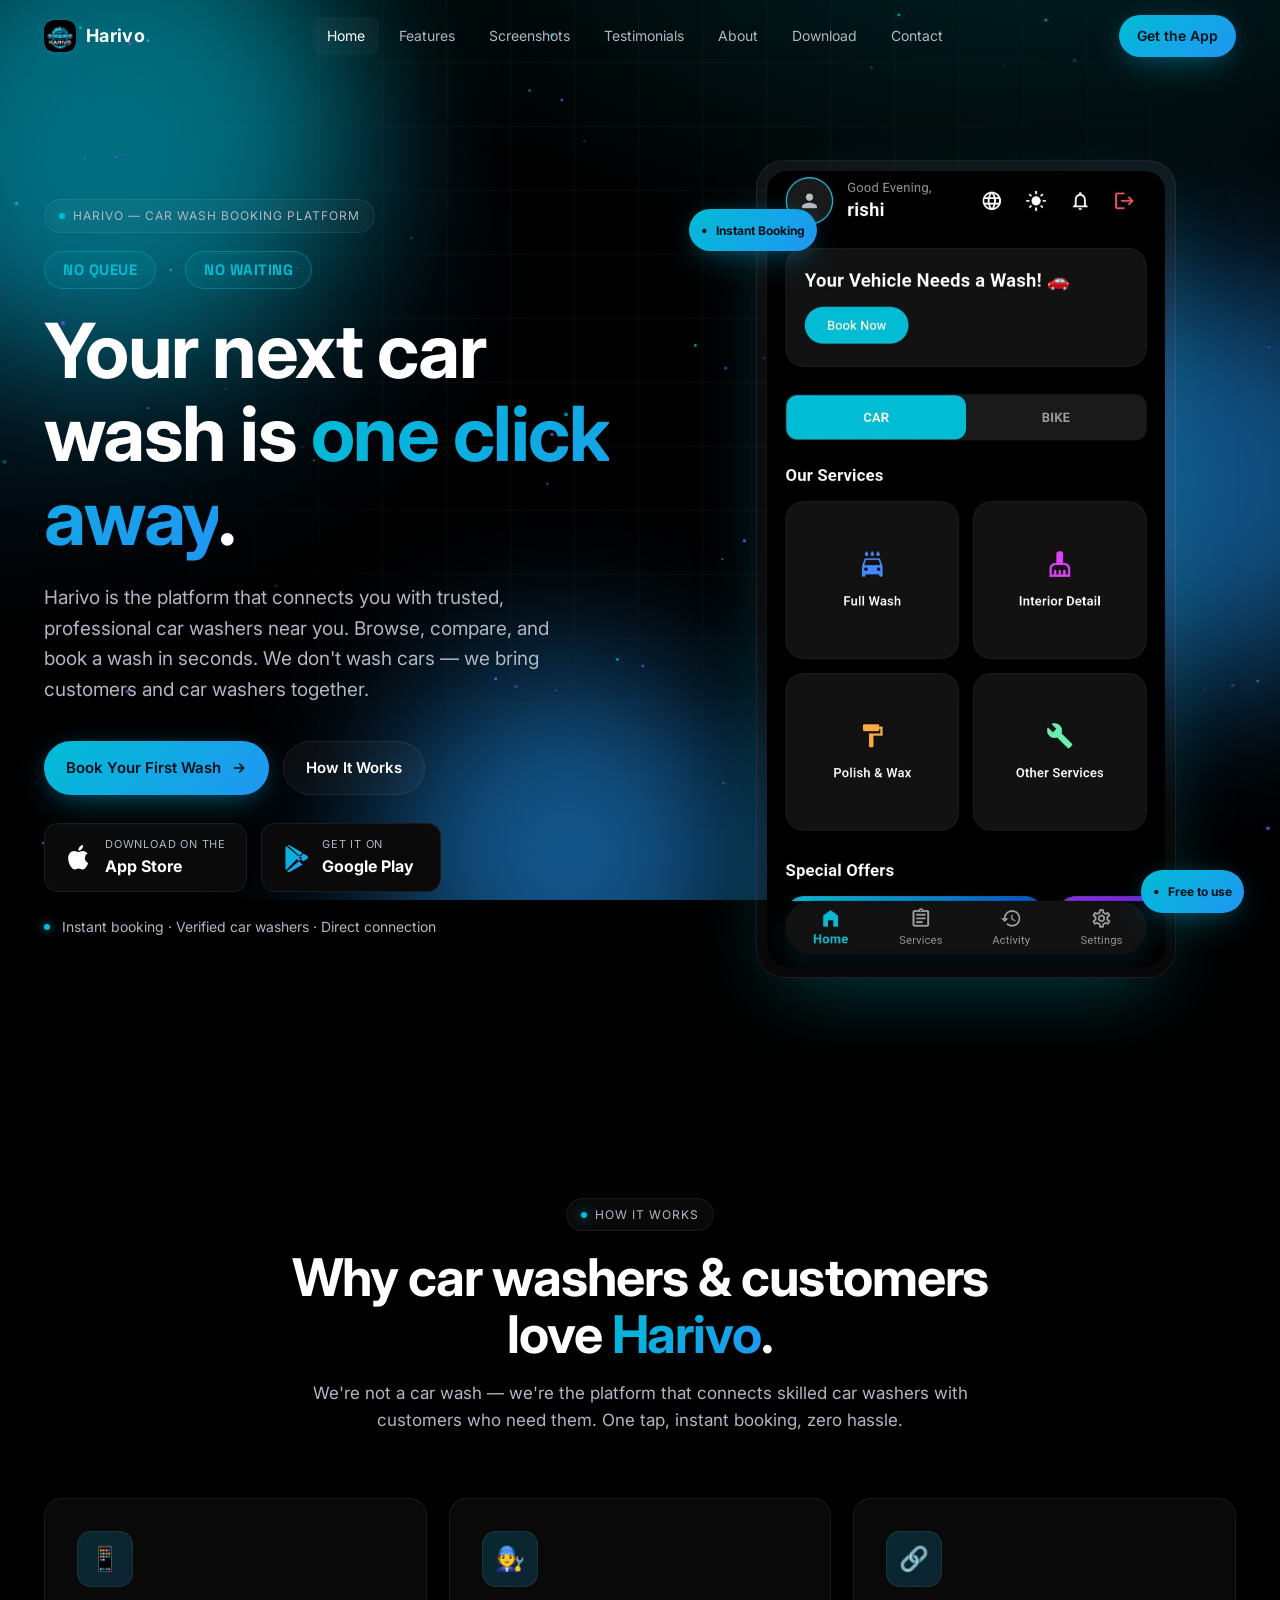
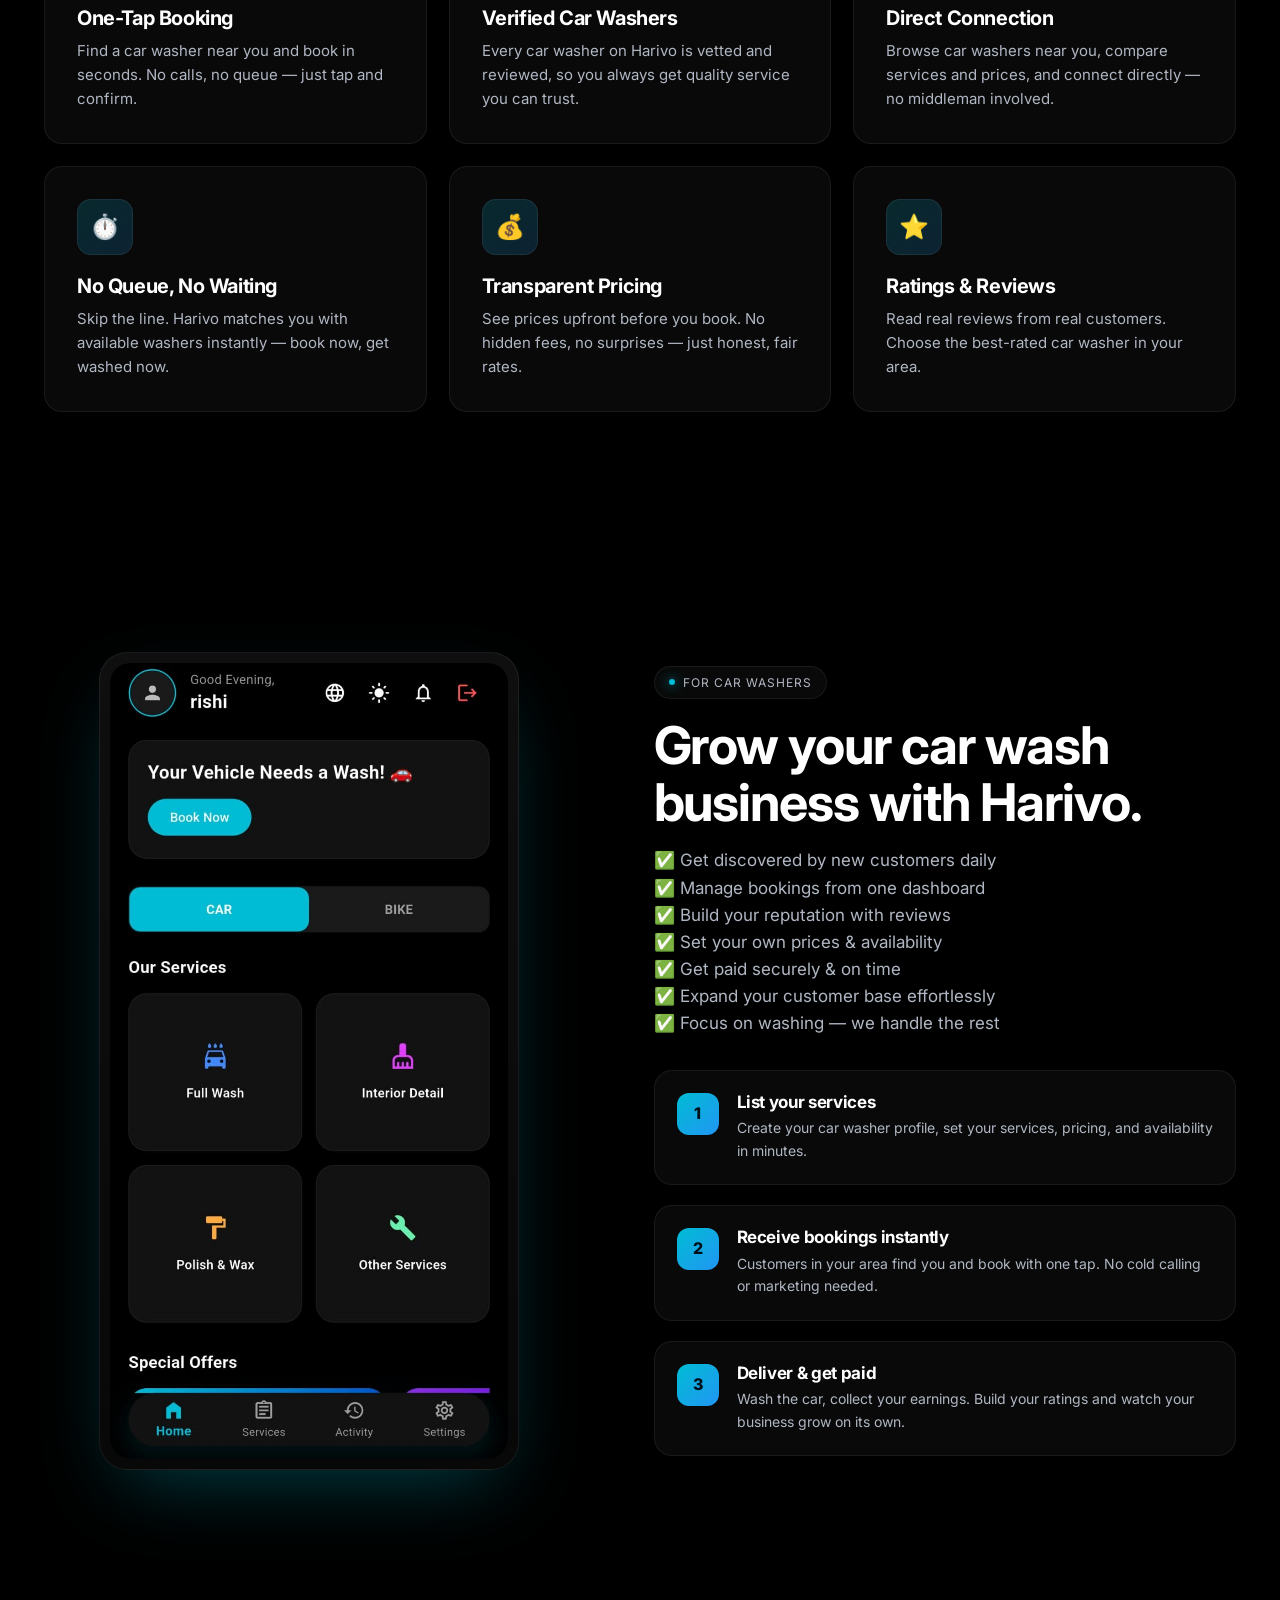
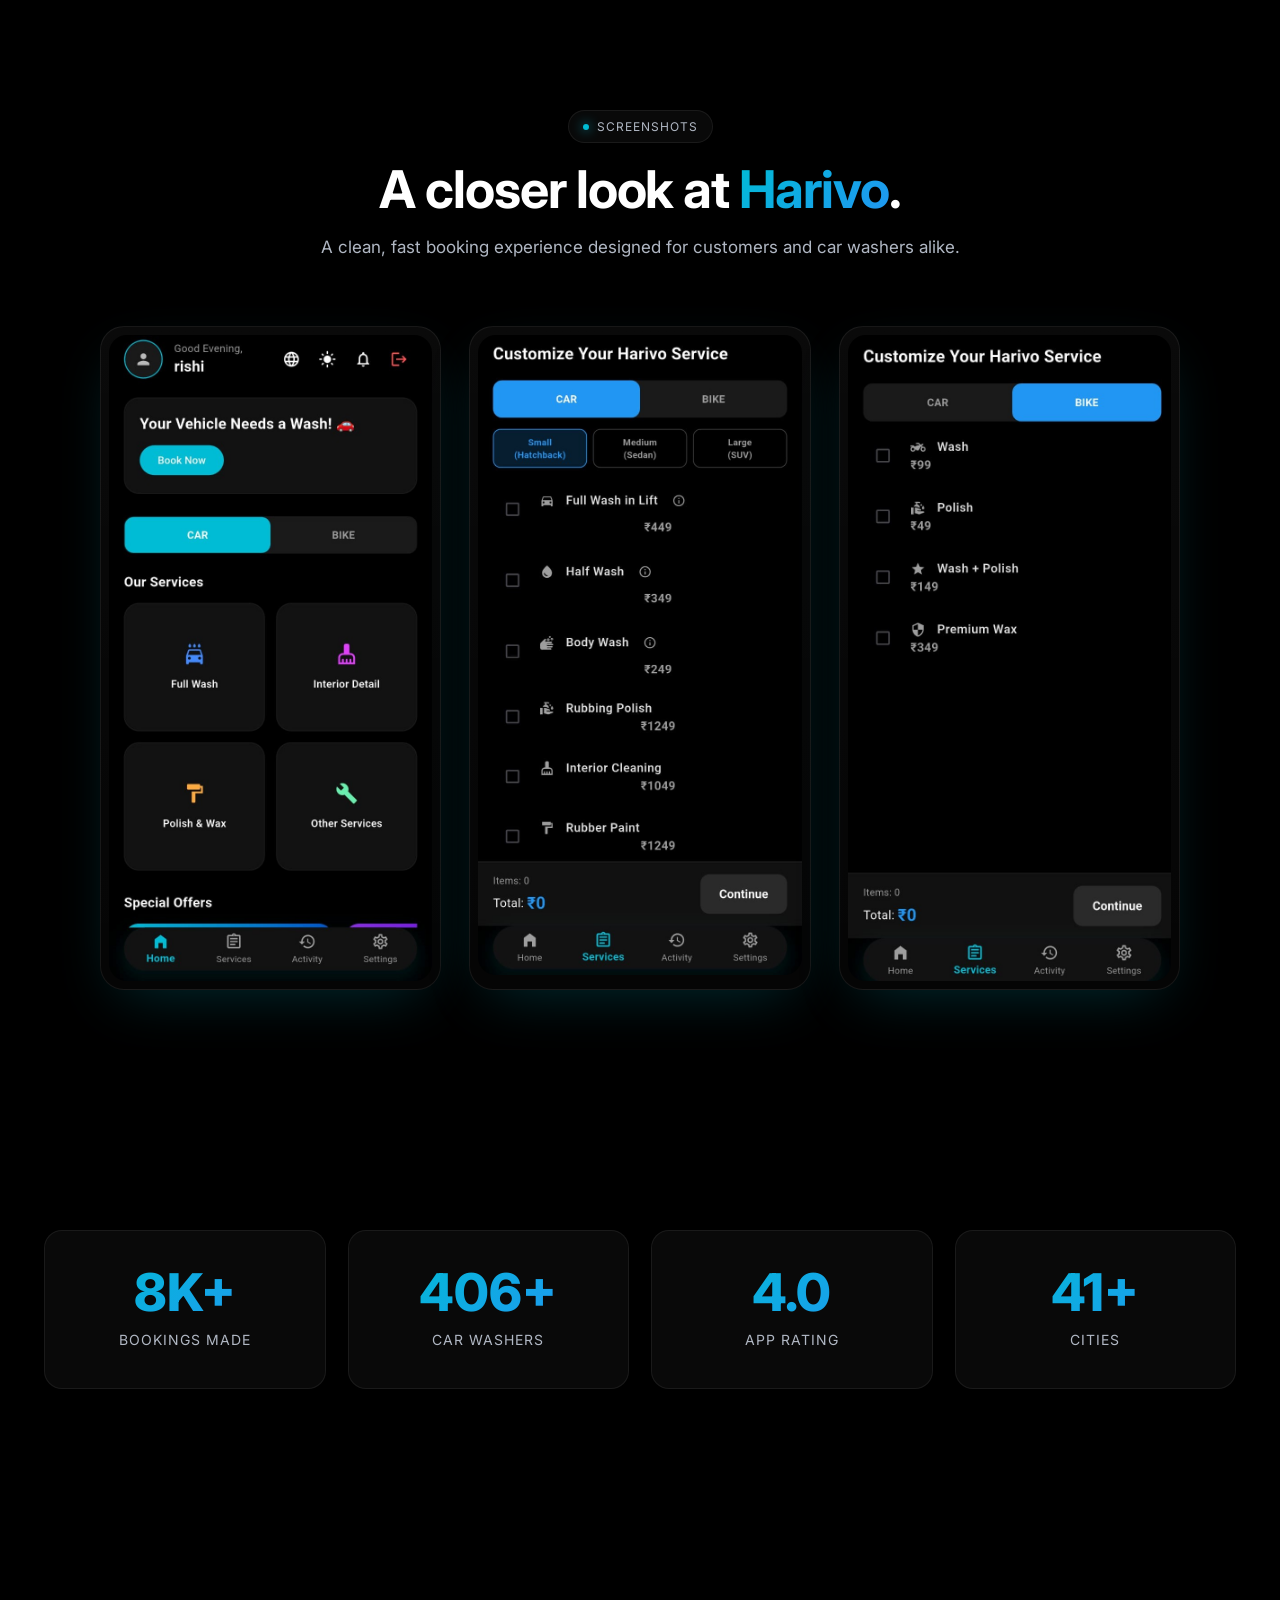
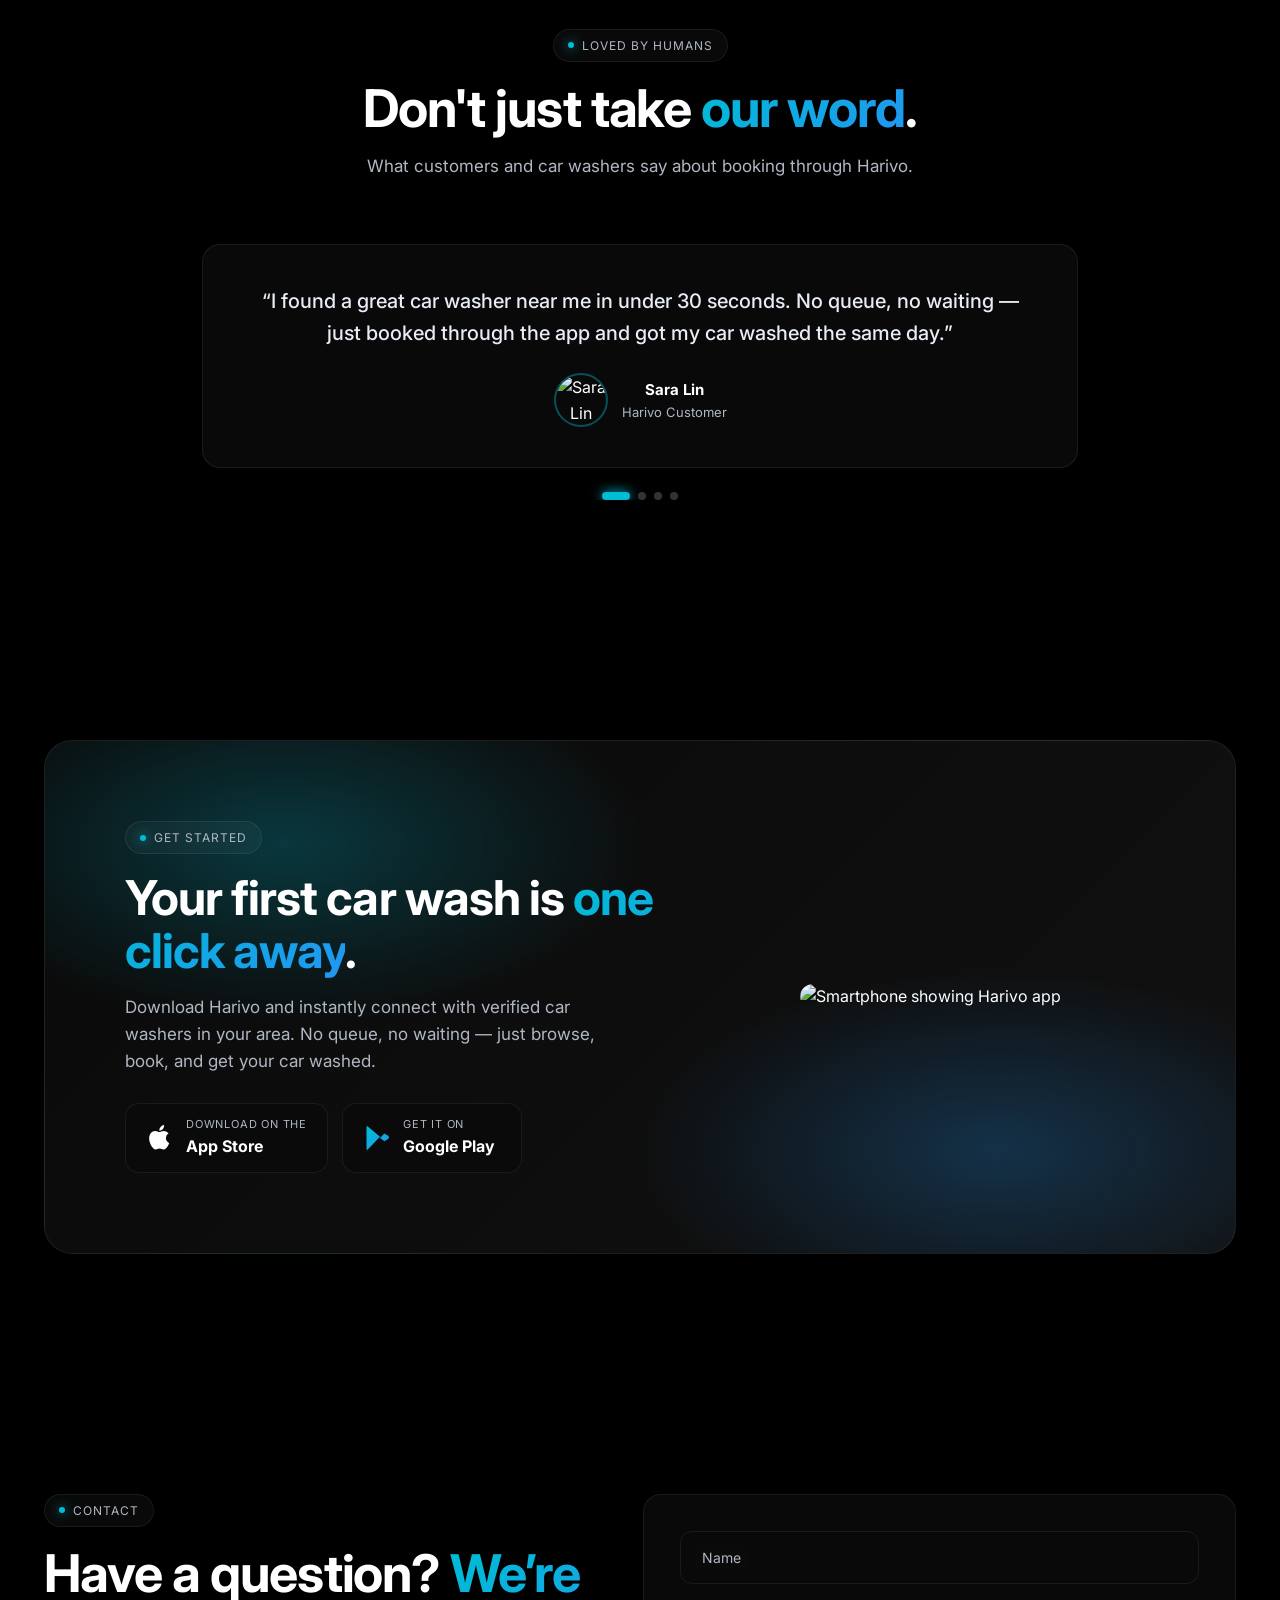
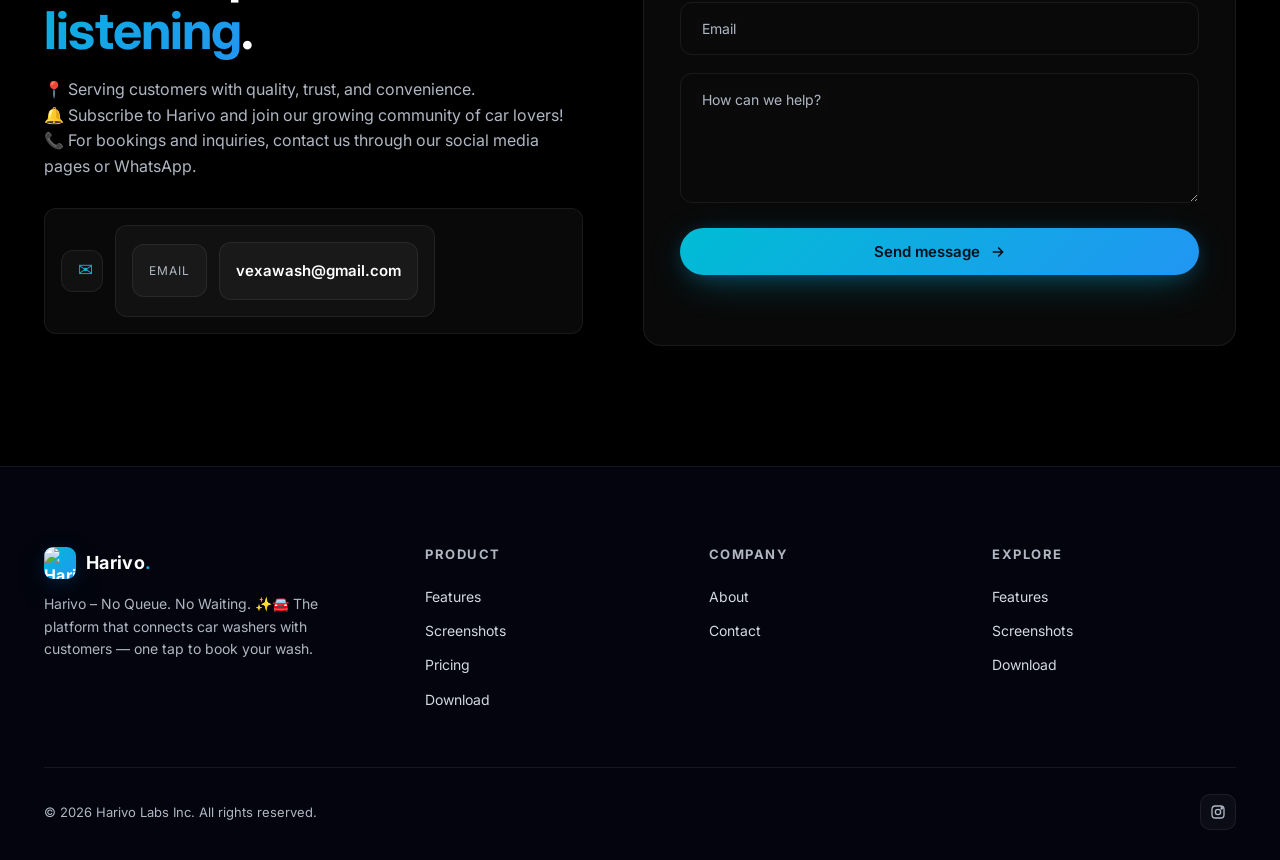
==== commit 726c579a: "Add favicon - fix missing logo in browser tab and Google Search" ====
--- a/index.html
+++ b/index.html
@@ -12,6 +12,11 @@
   <meta name="keywords"
     content="book car wash, car wash booking, car wash near me, car wash app, car washer booking platform, Harivo" />
   <link rel="canonical" href="index.html" />
+
+  <!-- Favicon -->
+  <link rel="icon" type="image/jpeg" href="logo.jpeg" />
+  <link rel="apple-touch-icon" href="logo.jpeg" />
+  <link rel="shortcut icon" type="image/jpeg" href="logo.jpeg" />
 
   <!-- Open Graph -->
   <meta property="og:type" content="website" />
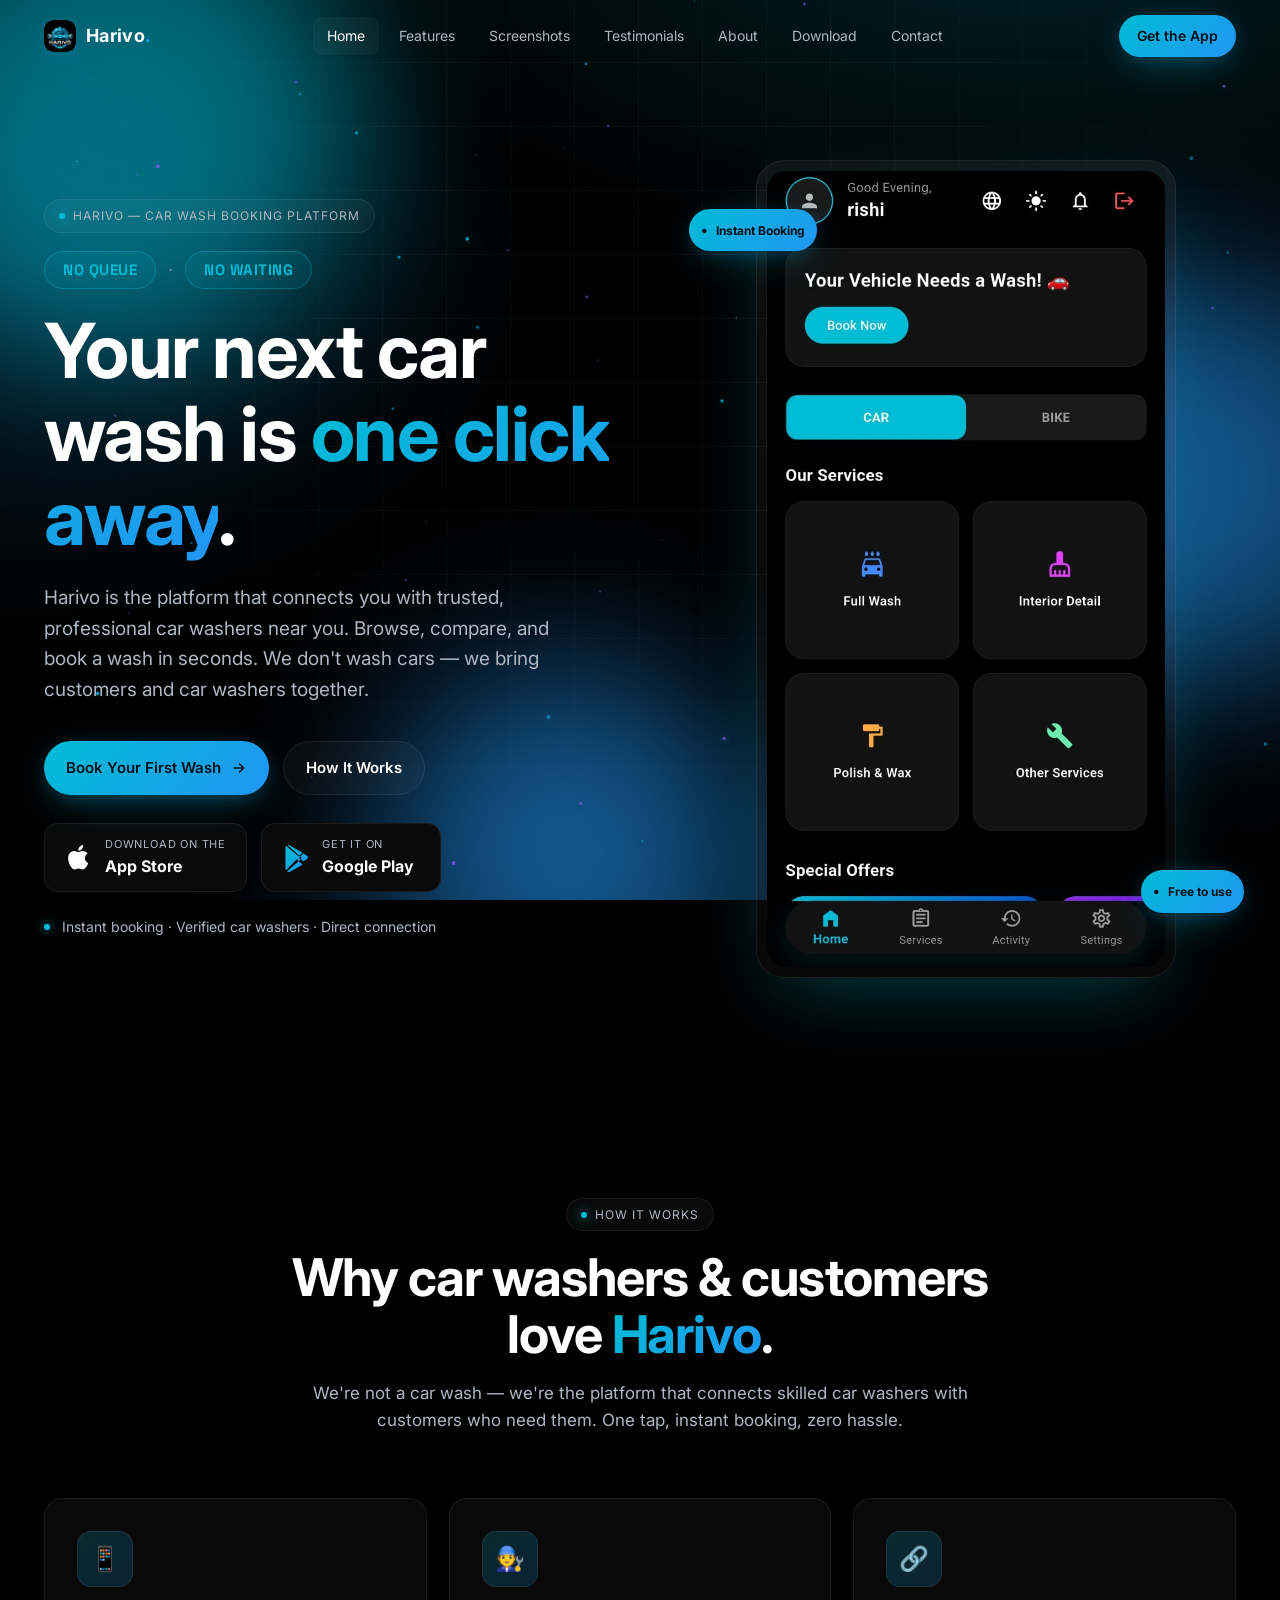
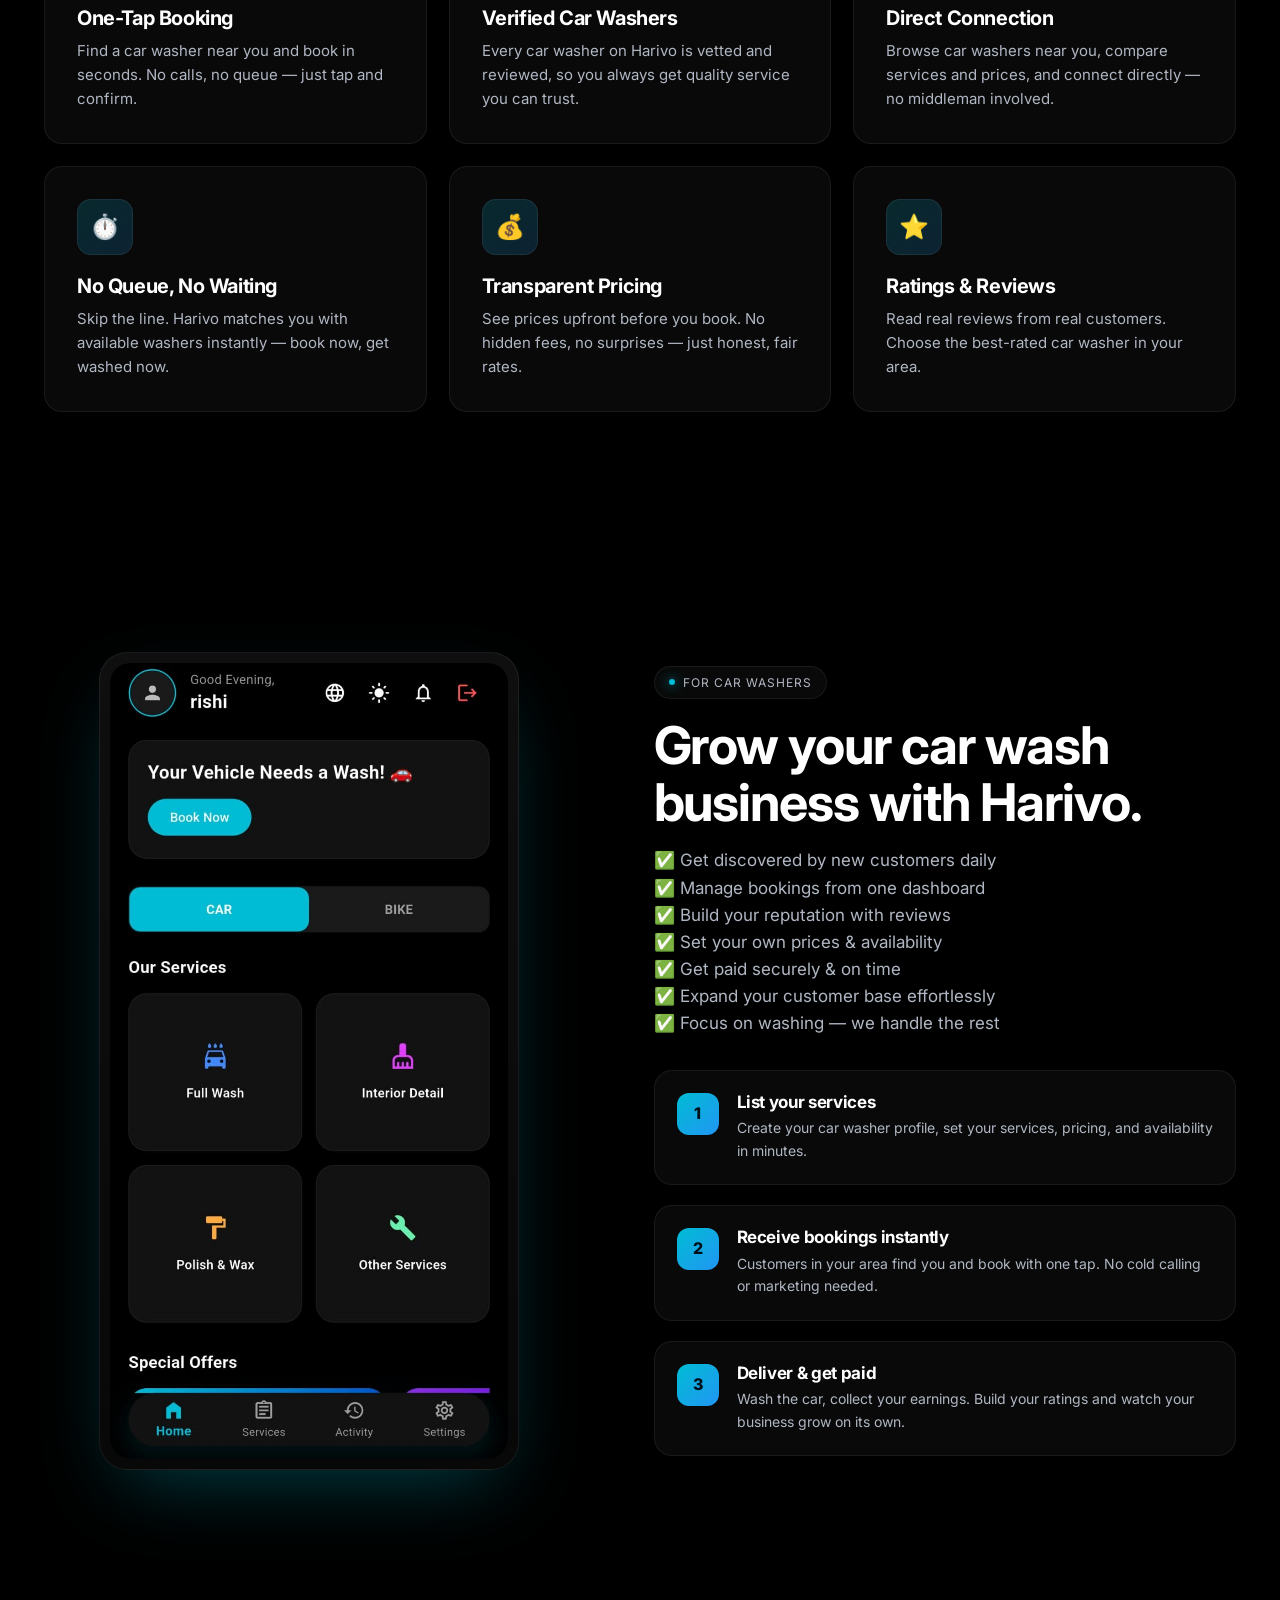
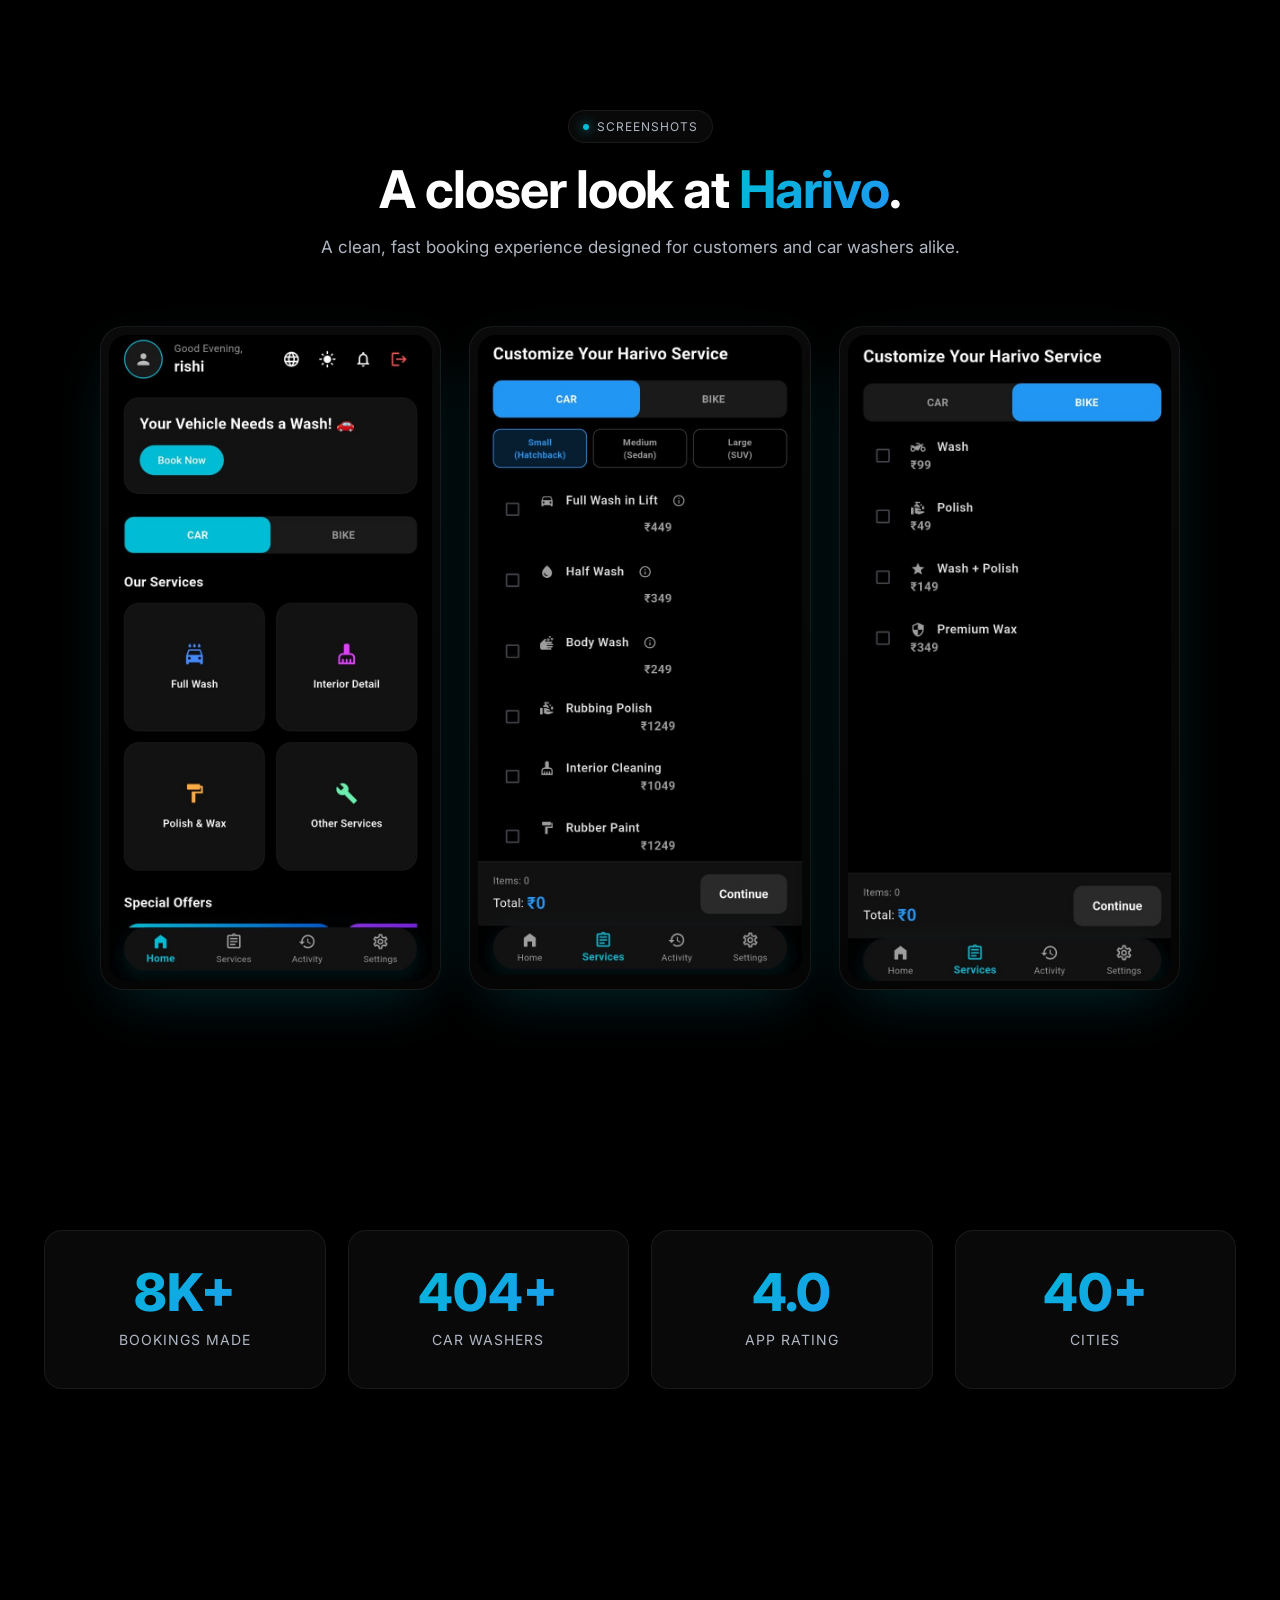
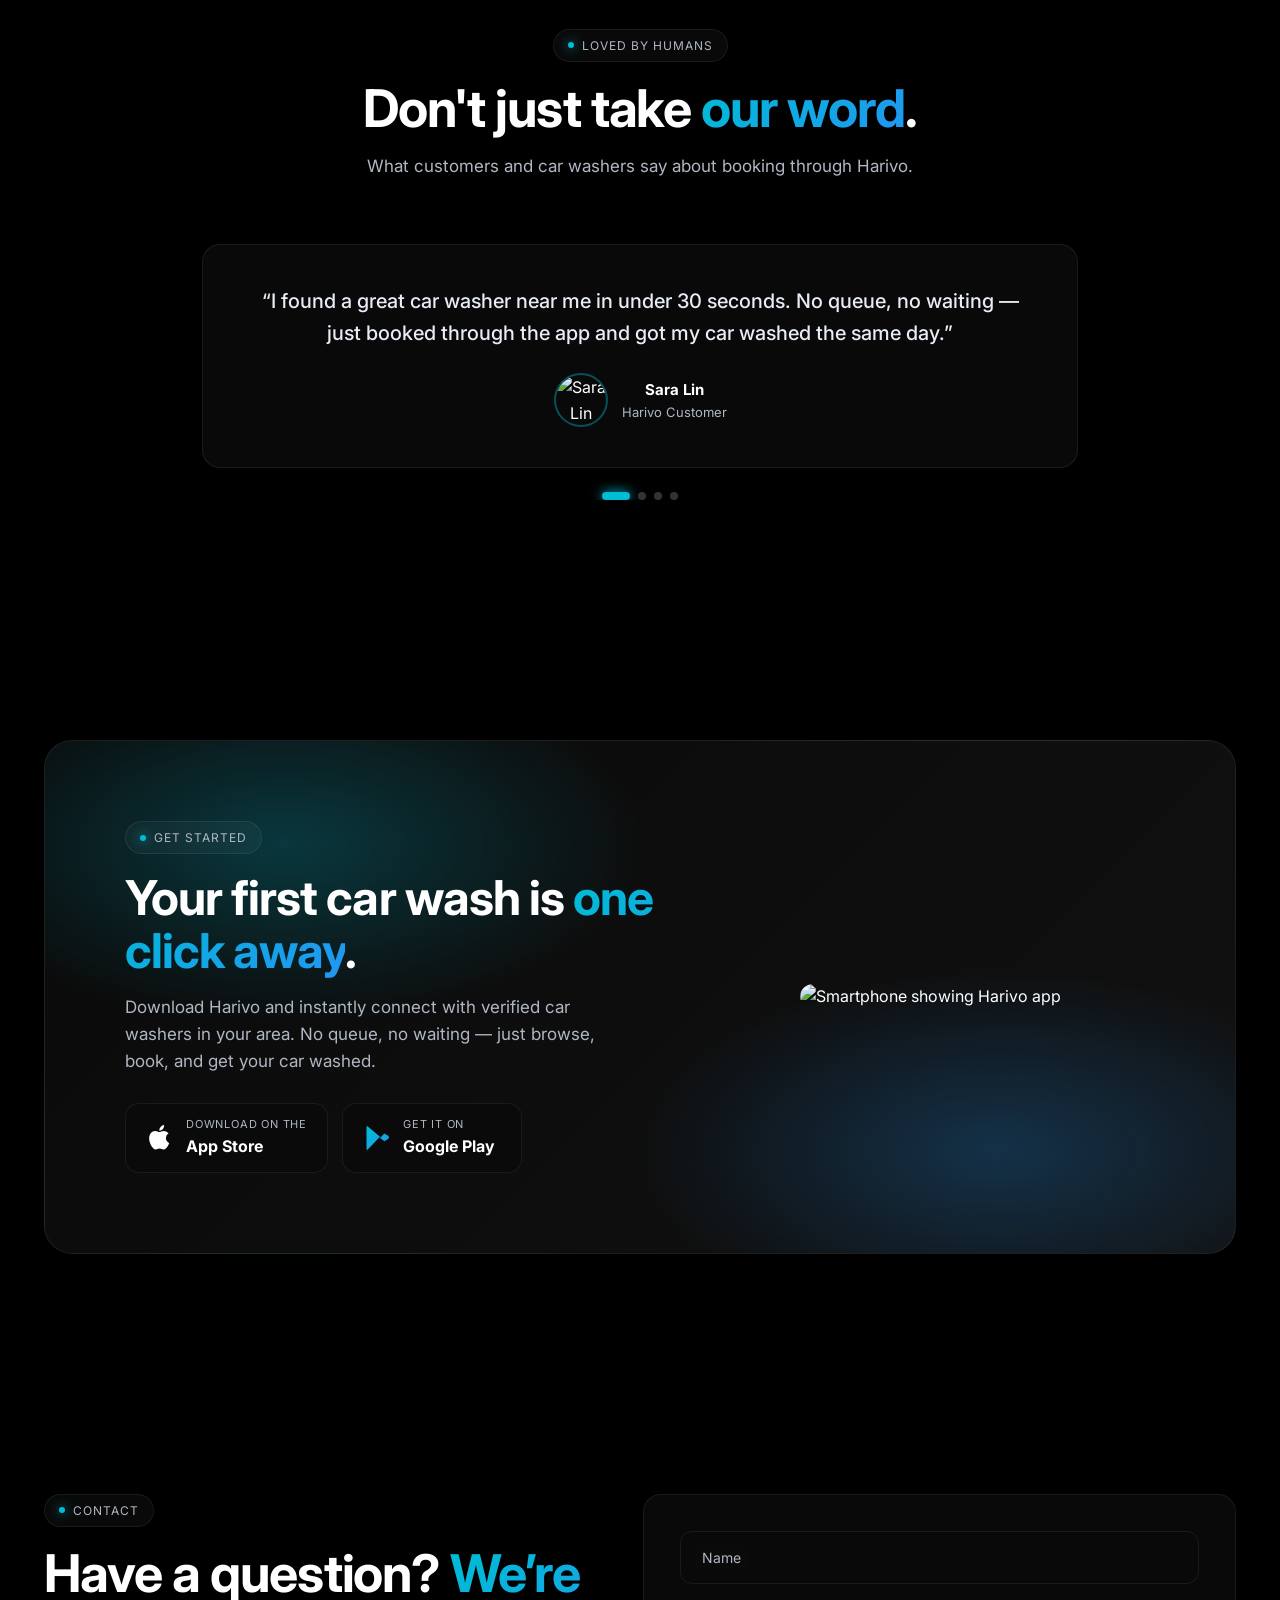
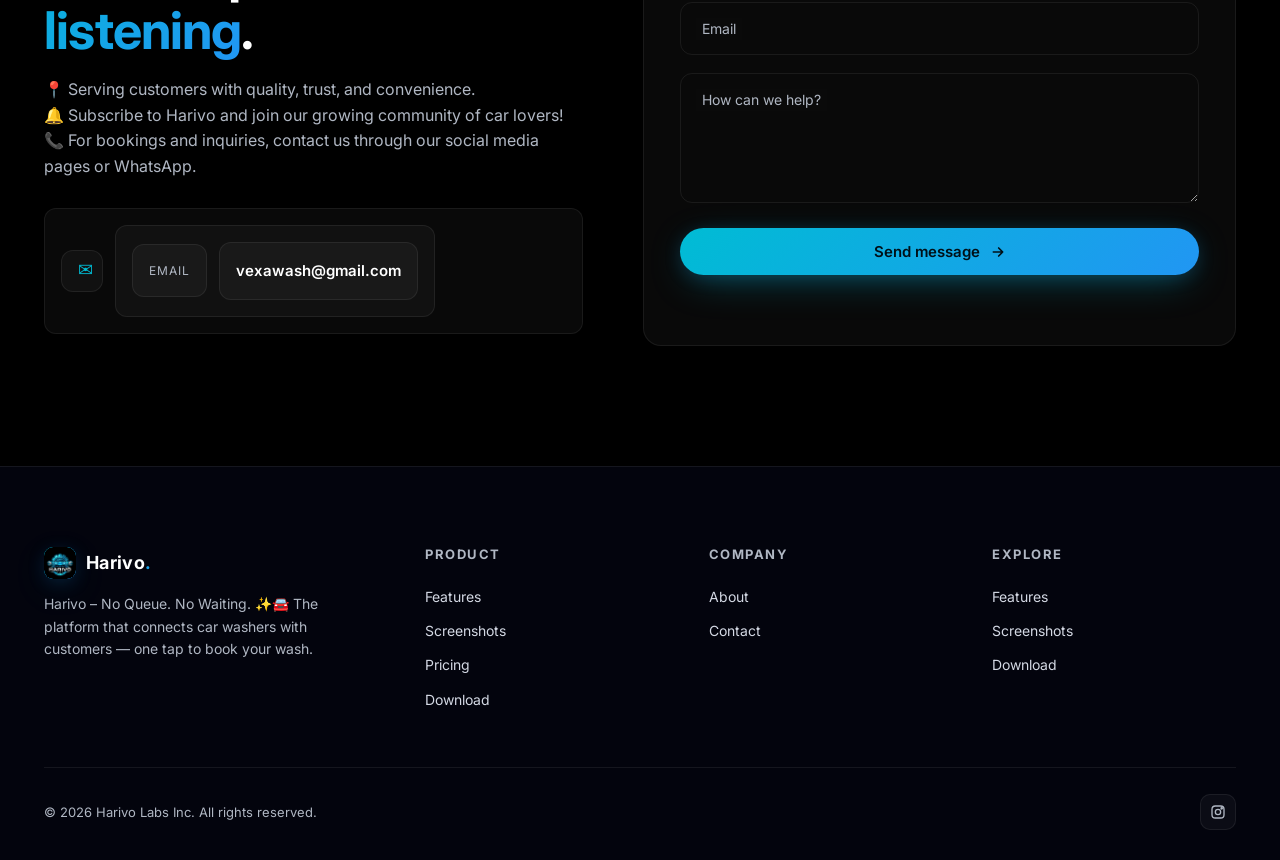
==== commit 58f41c86: "Fix footer logo - replace old image with logo.jpeg" ====
--- a/index.html
+++ b/index.html
@@ -475,7 +475,7 @@
     <div class="container">
       <div class="foot-grid">
         <div class="foot-brand">
-          <a class="brand" href="index.html"><span class="brand-mark"><img src="IMG-20260517-WA0006.jpg.jpeg"
+          <a class="brand" href="index.html"><span class="brand-mark"><img src="logo.jpeg"
                 alt="Harivo logo" /></span><span class="brand-name">Harivo<span>.</span></span></a>
           <p>Harivo – No Queue. No Waiting. ✨🚘 The platform that connects car washers with customers — one tap to book
             your wash.</p>
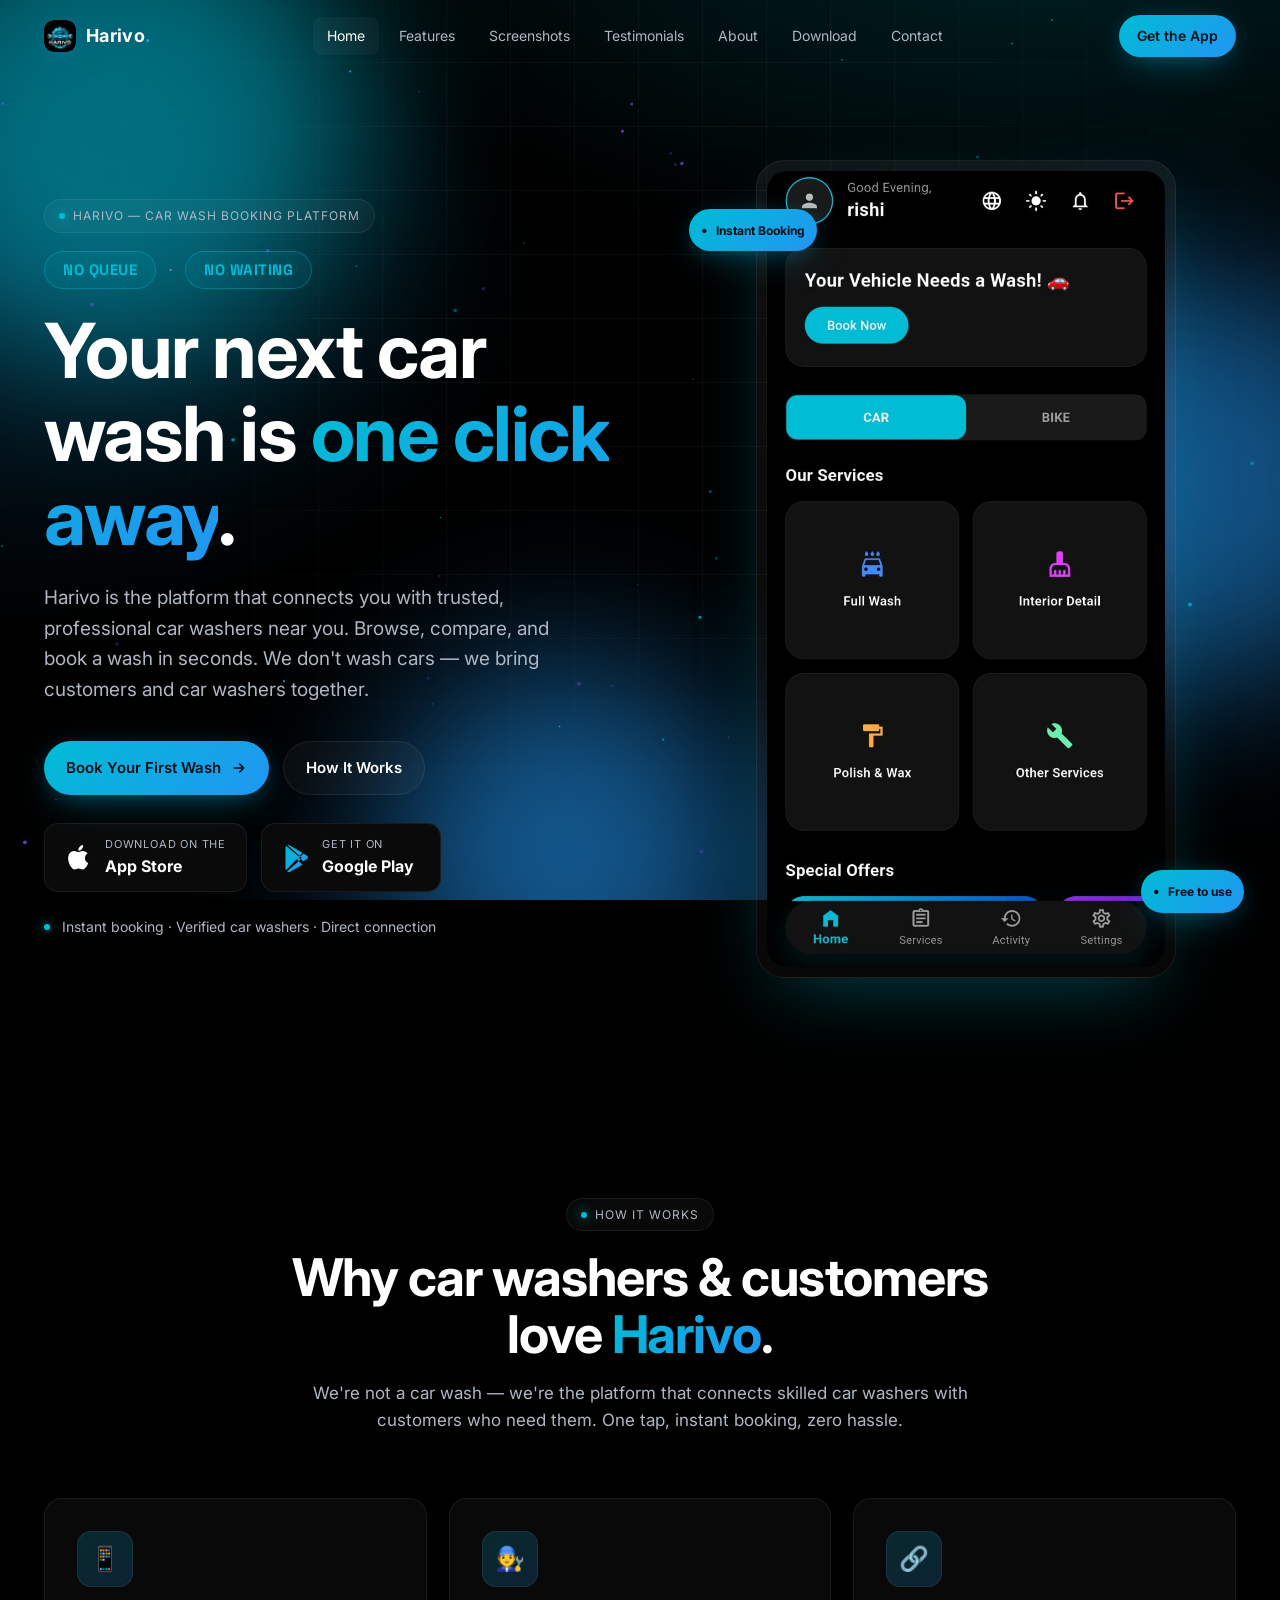
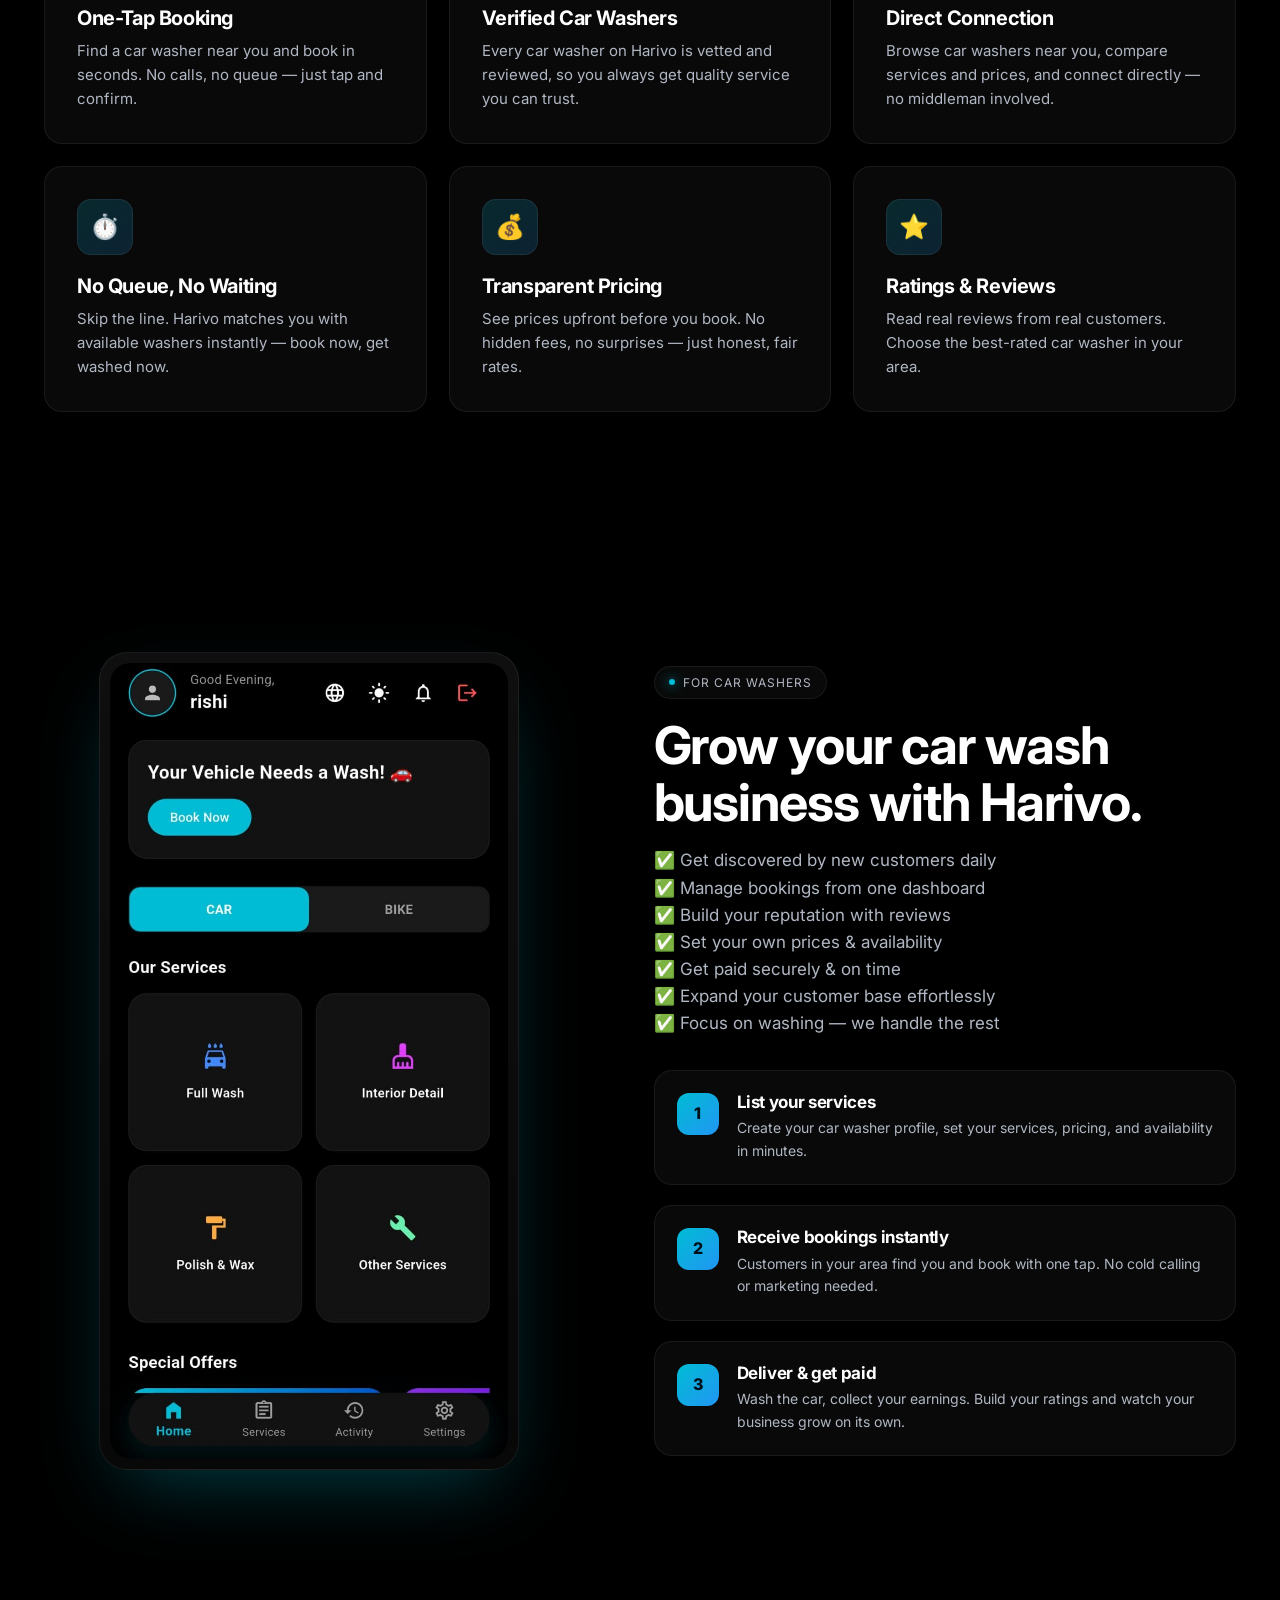
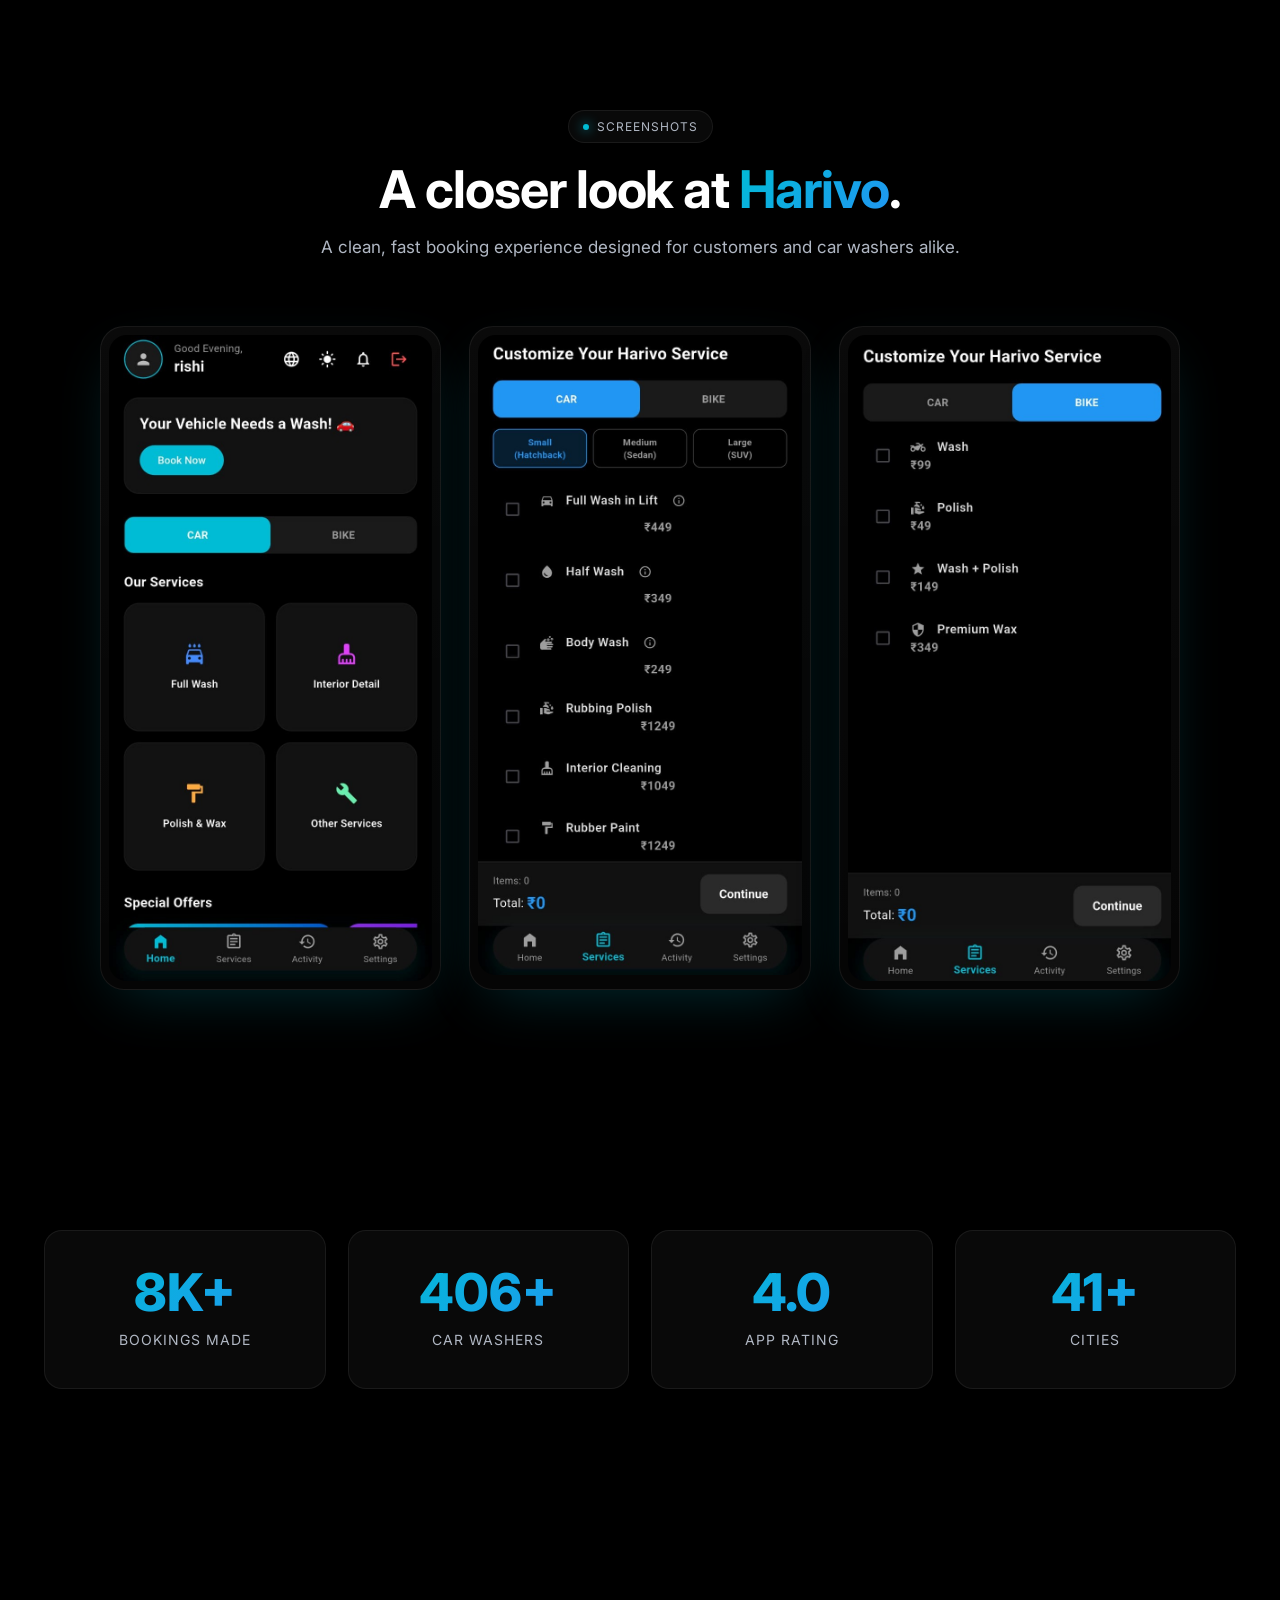
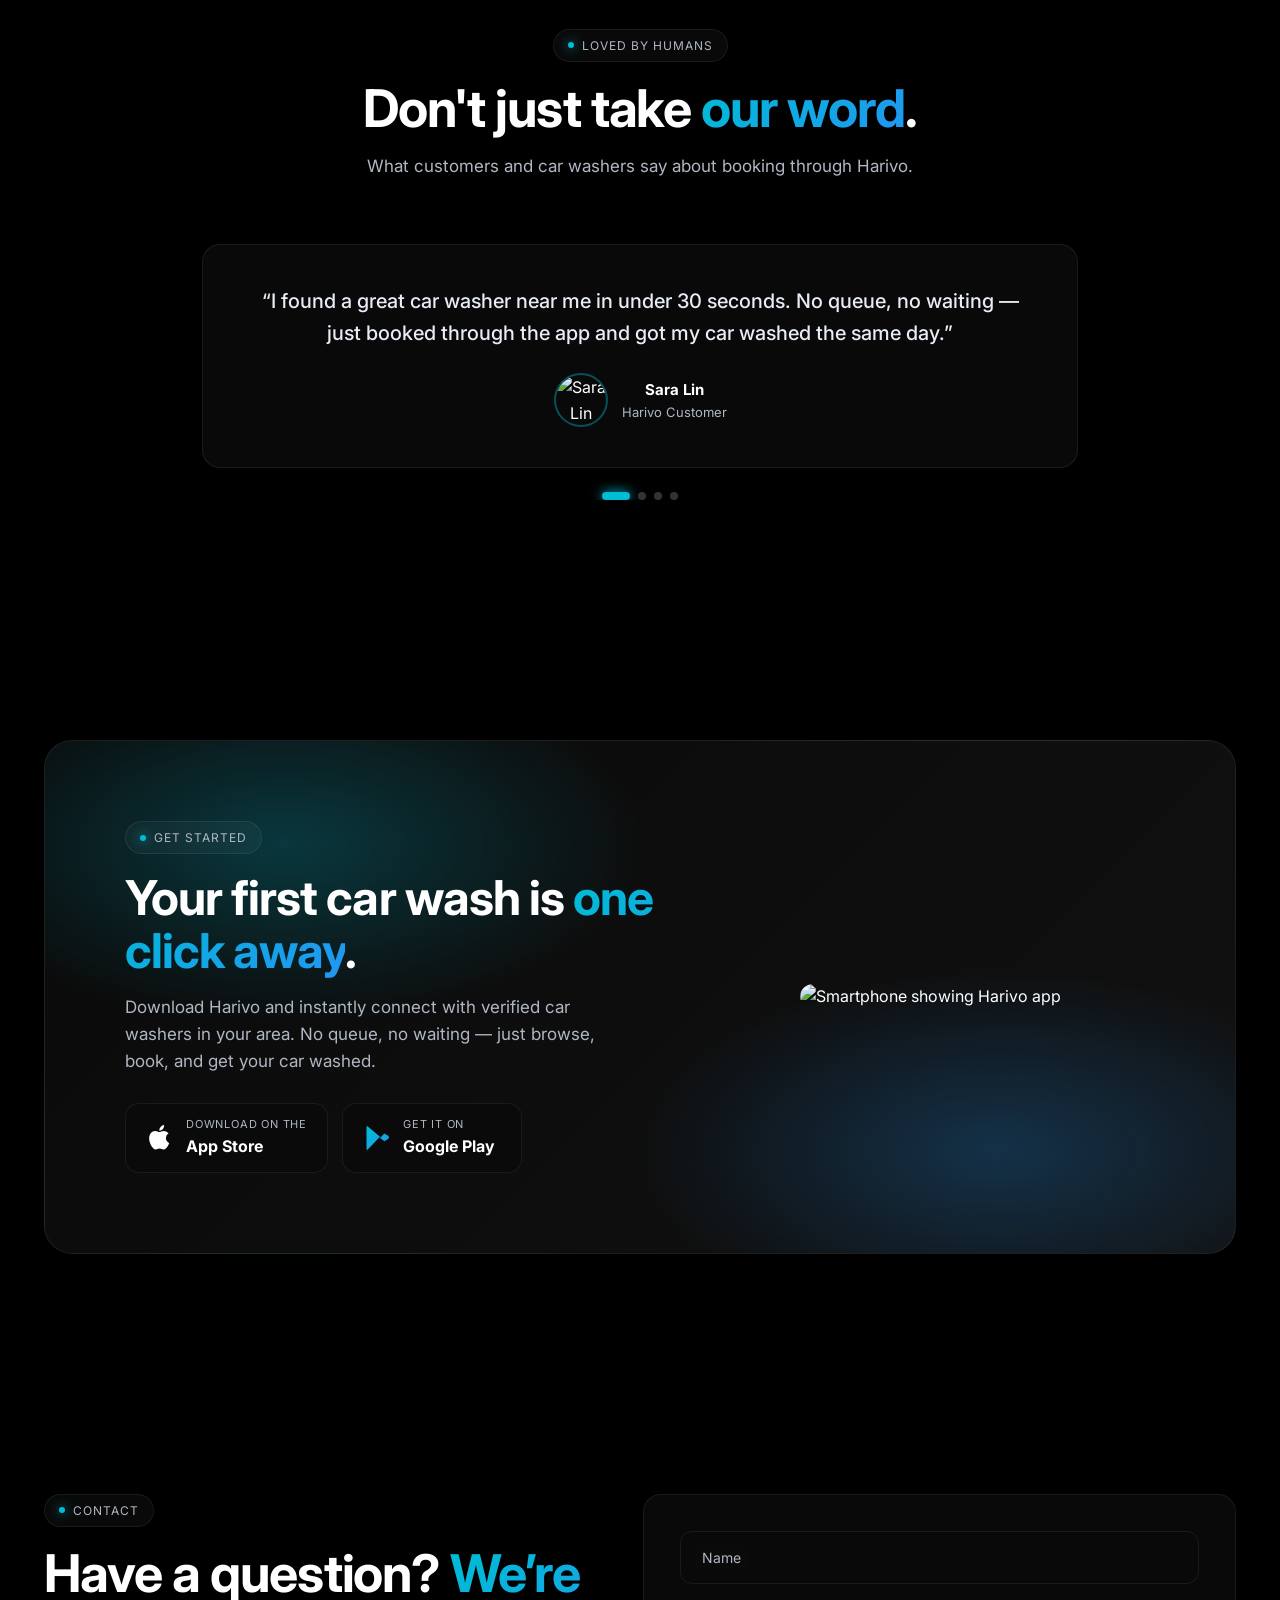
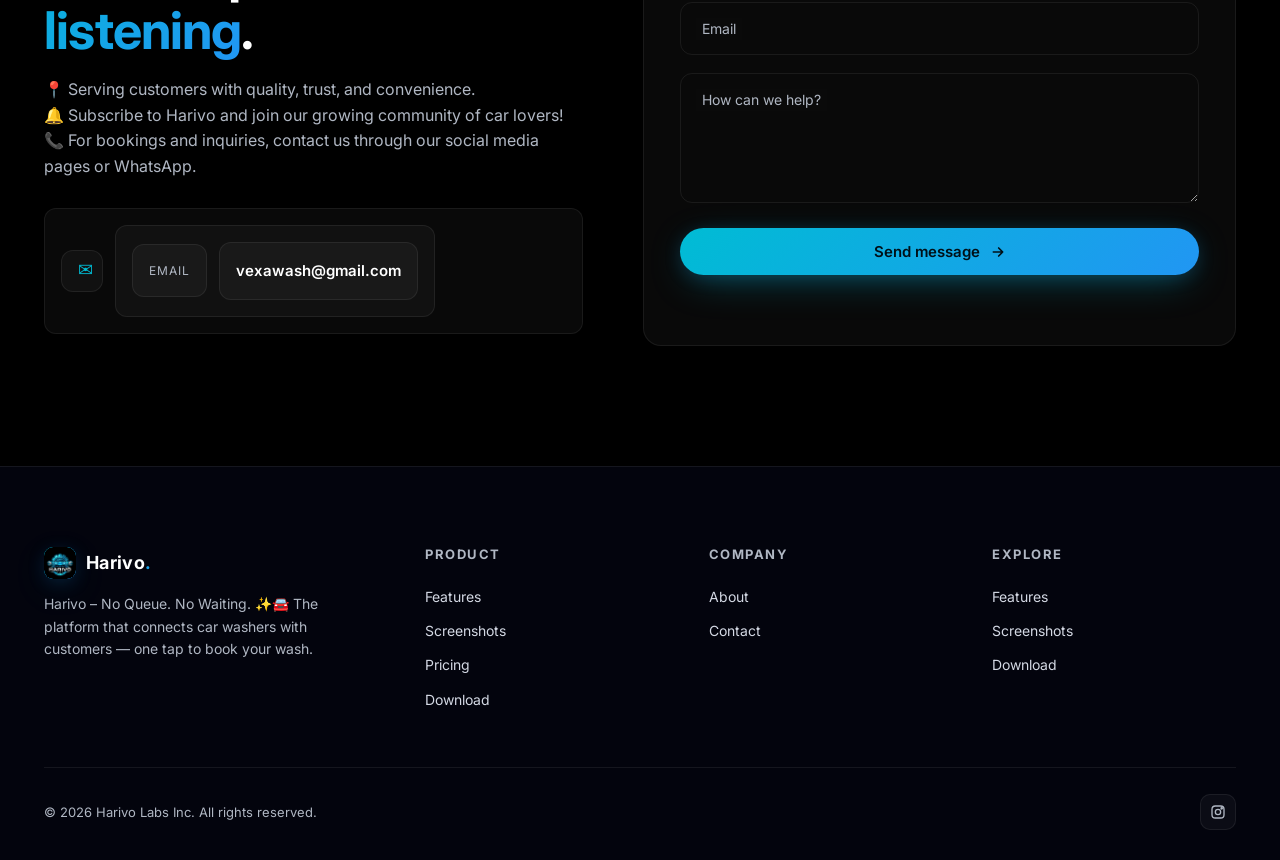
==== commit 48b39e29: "Add proper favicon.ico and favicon.png for Google Search compatibility" ====
--- a/index.html
+++ b/index.html
@@ -14,9 +14,9 @@
   <link rel="canonical" href="index.html" />
 
   <!-- Favicon -->
-  <link rel="icon" type="image/jpeg" href="logo.jpeg" />
-  <link rel="apple-touch-icon" href="logo.jpeg" />
-  <link rel="shortcut icon" type="image/jpeg" href="logo.jpeg" />
+  <link rel="icon" type="image/x-icon" href="favicon.ico" />
+  <link rel="icon" type="image/png" sizes="192x192" href="favicon.png" />
+  <link rel="apple-touch-icon" sizes="180x180" href="apple-touch-icon.png" />
 
   <!-- Open Graph -->
   <meta property="og:type" content="website" />
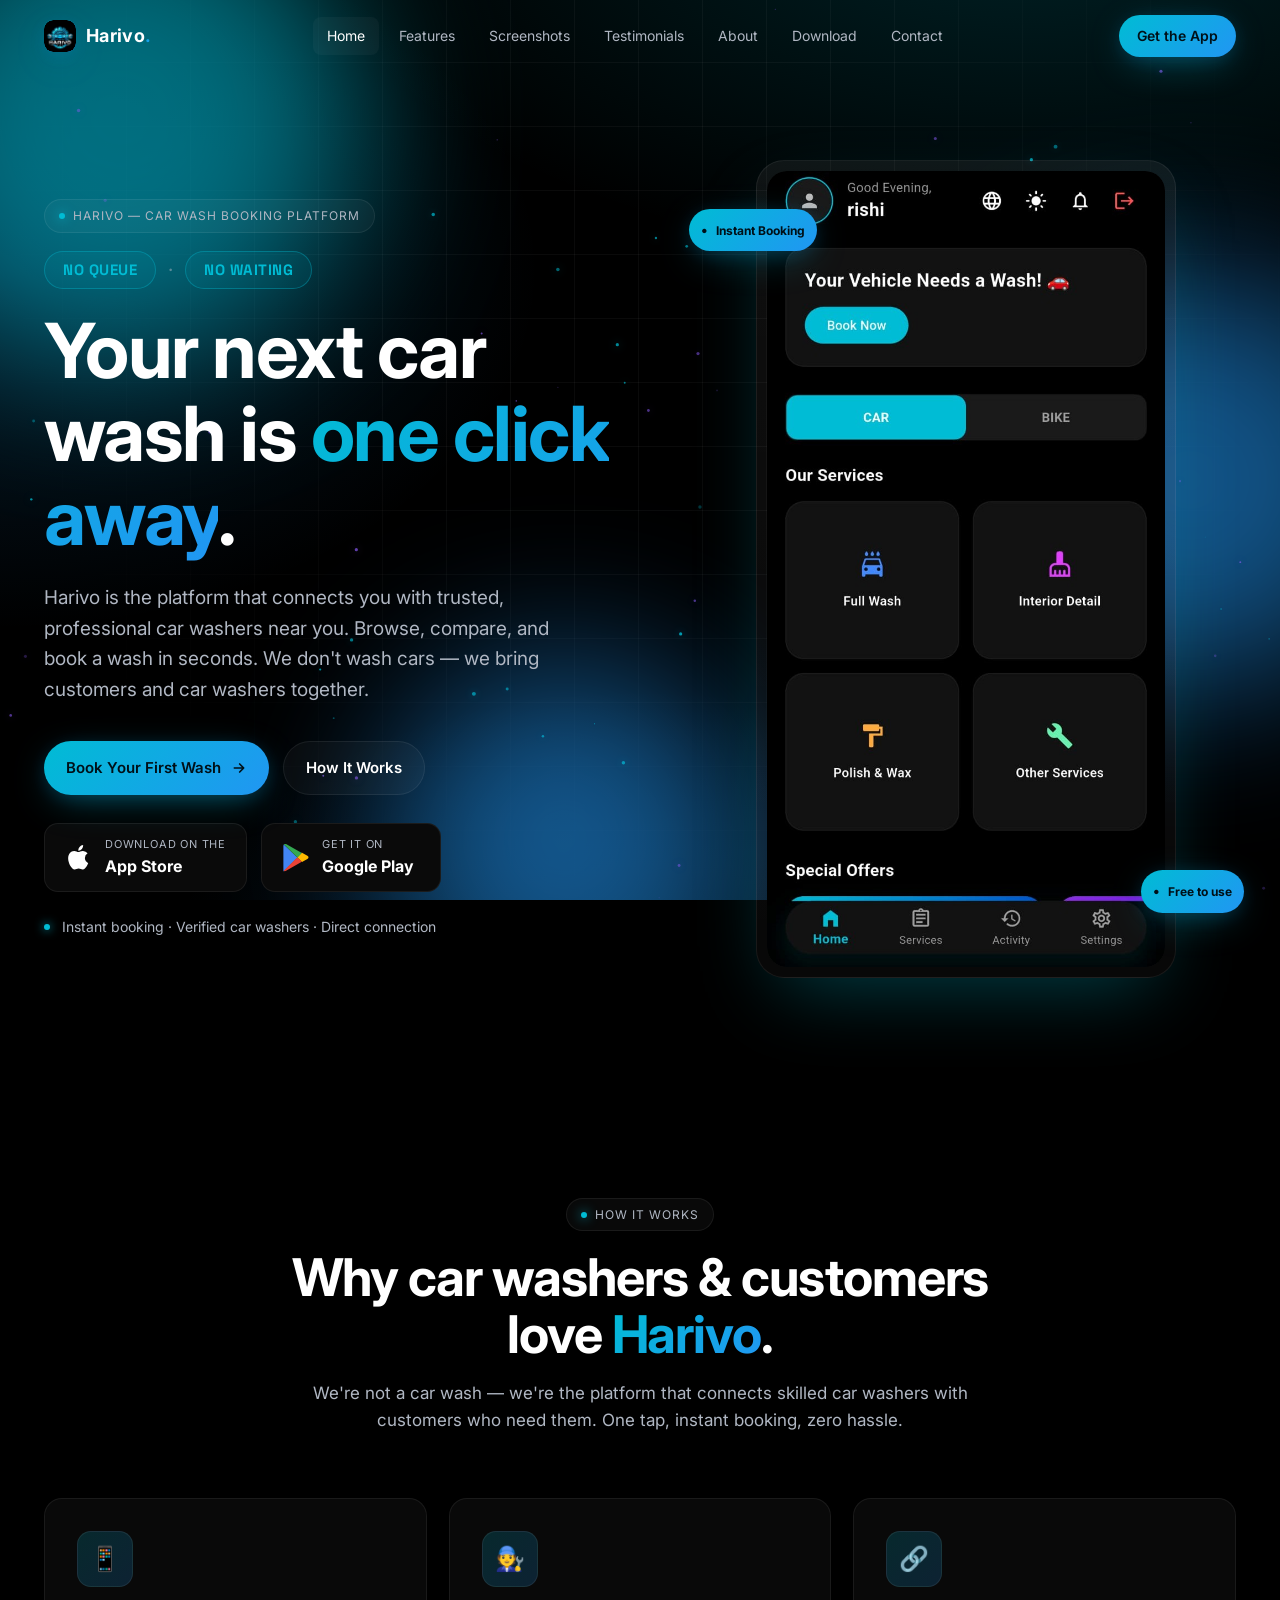
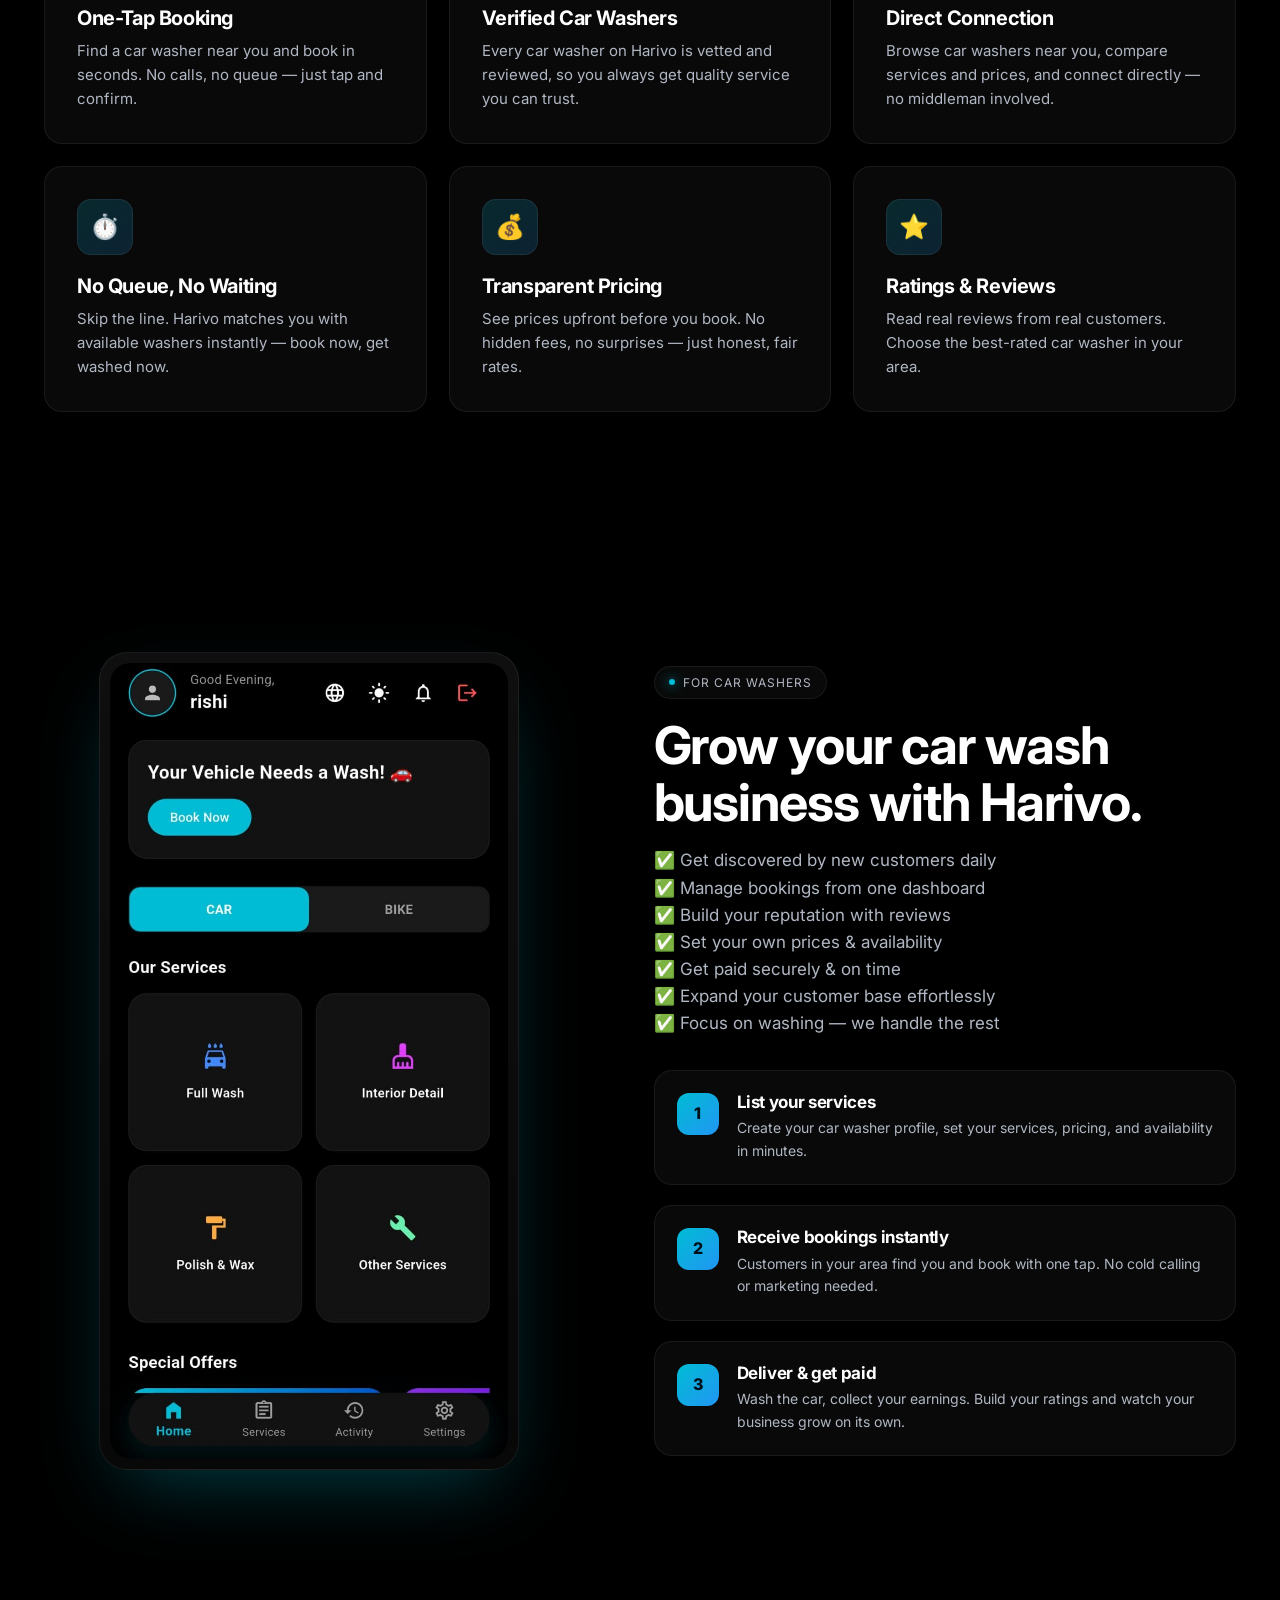
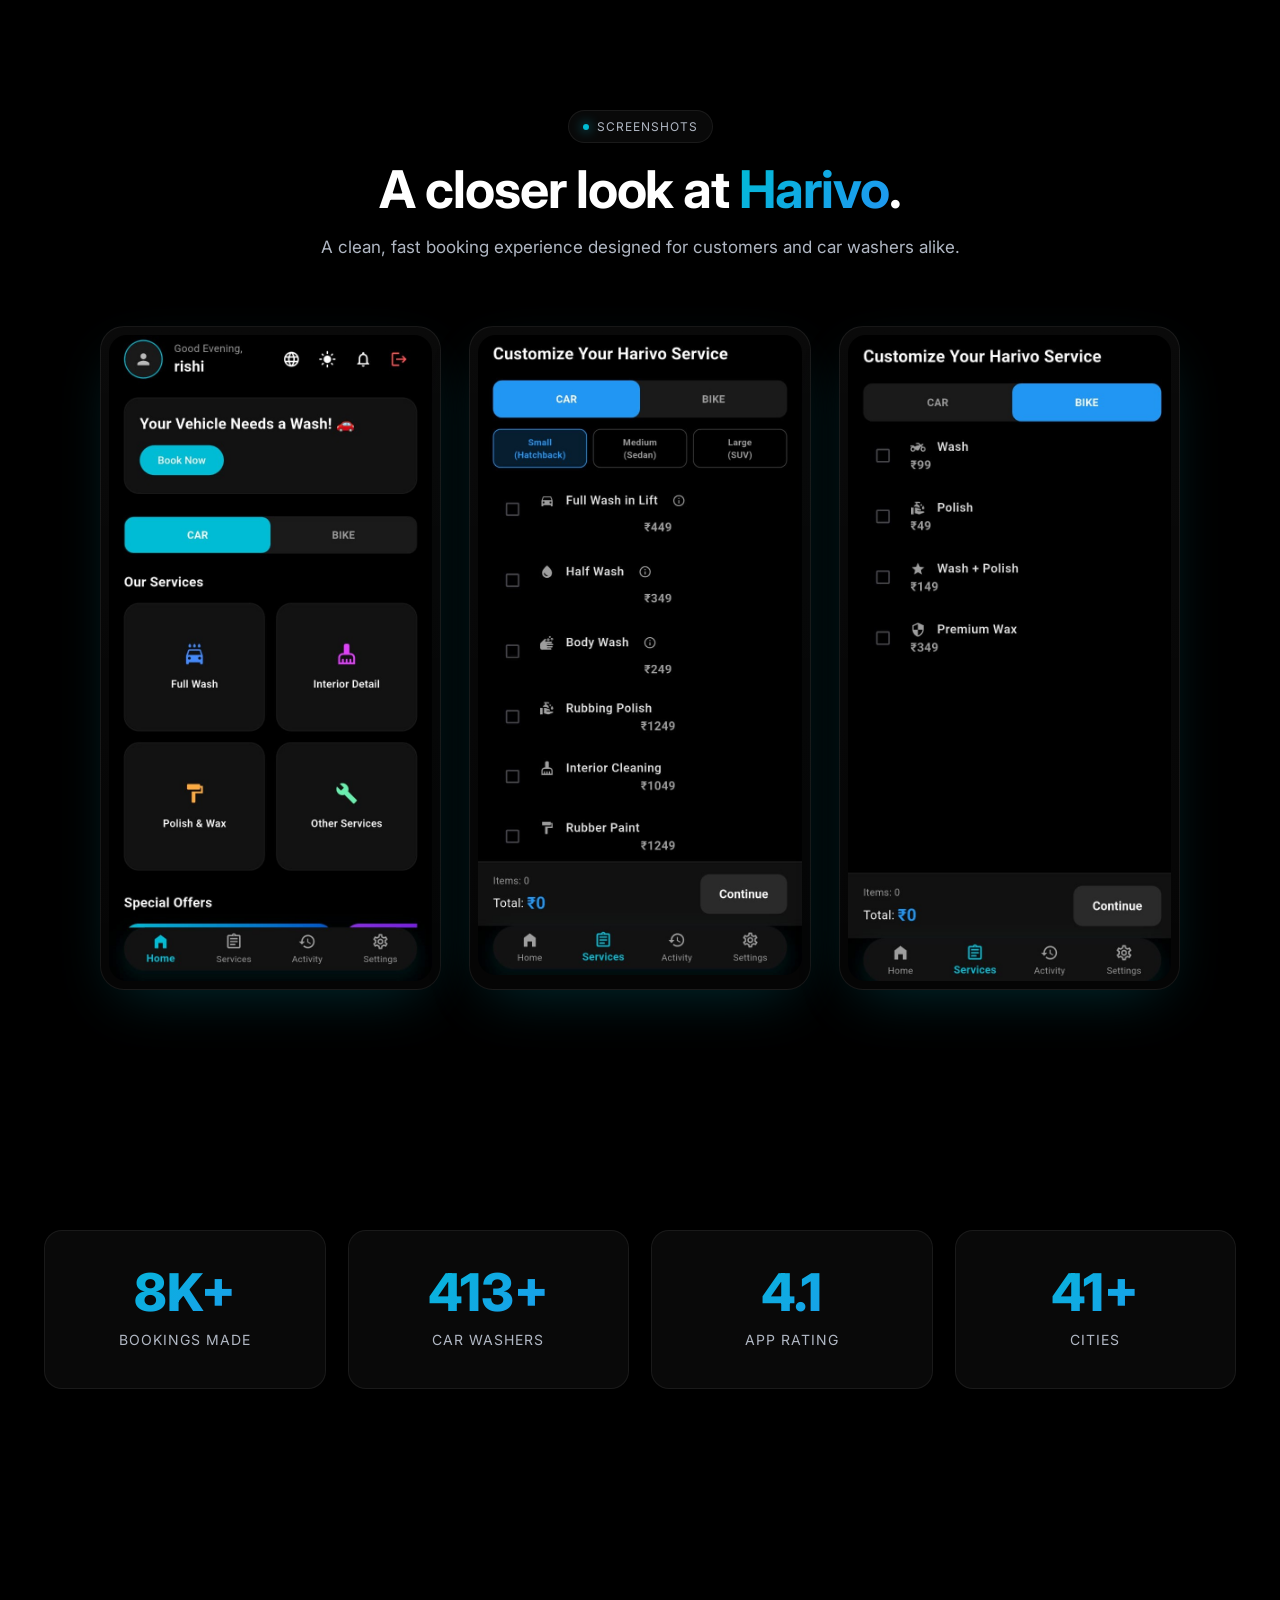
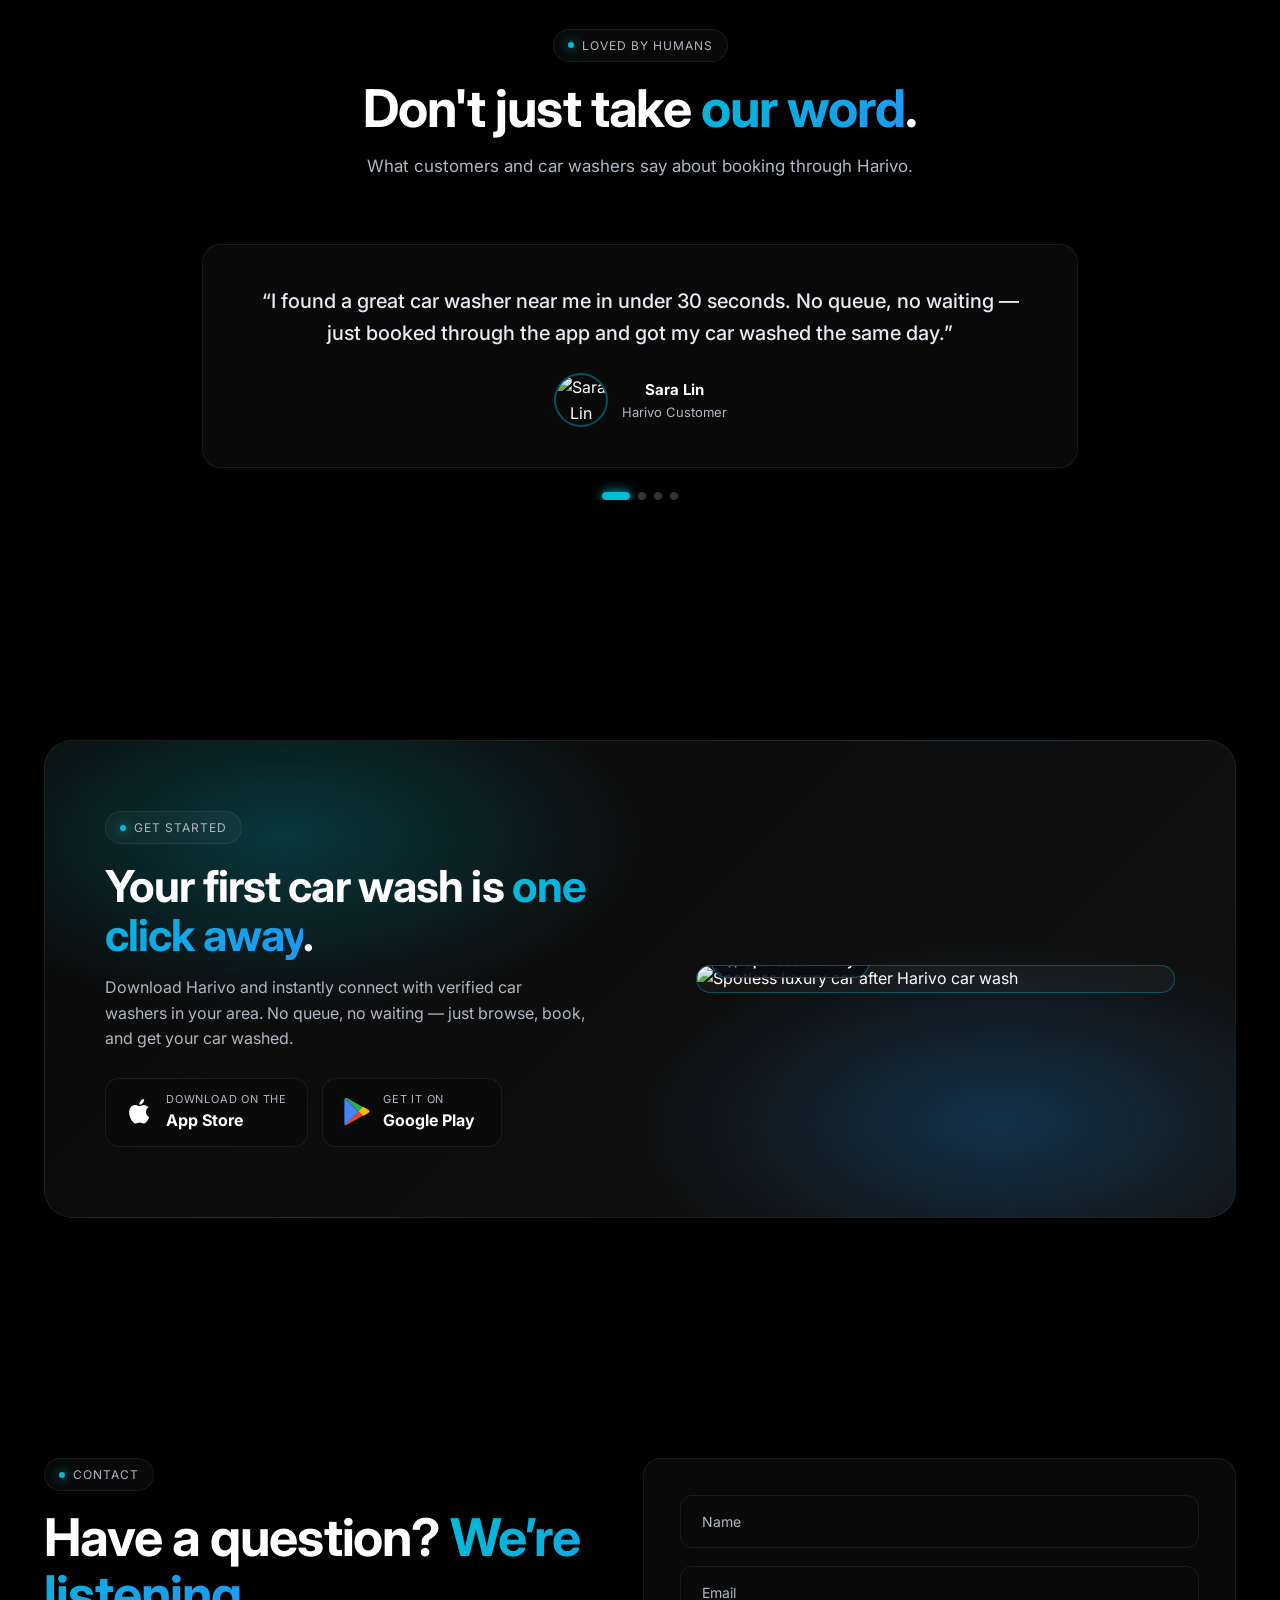
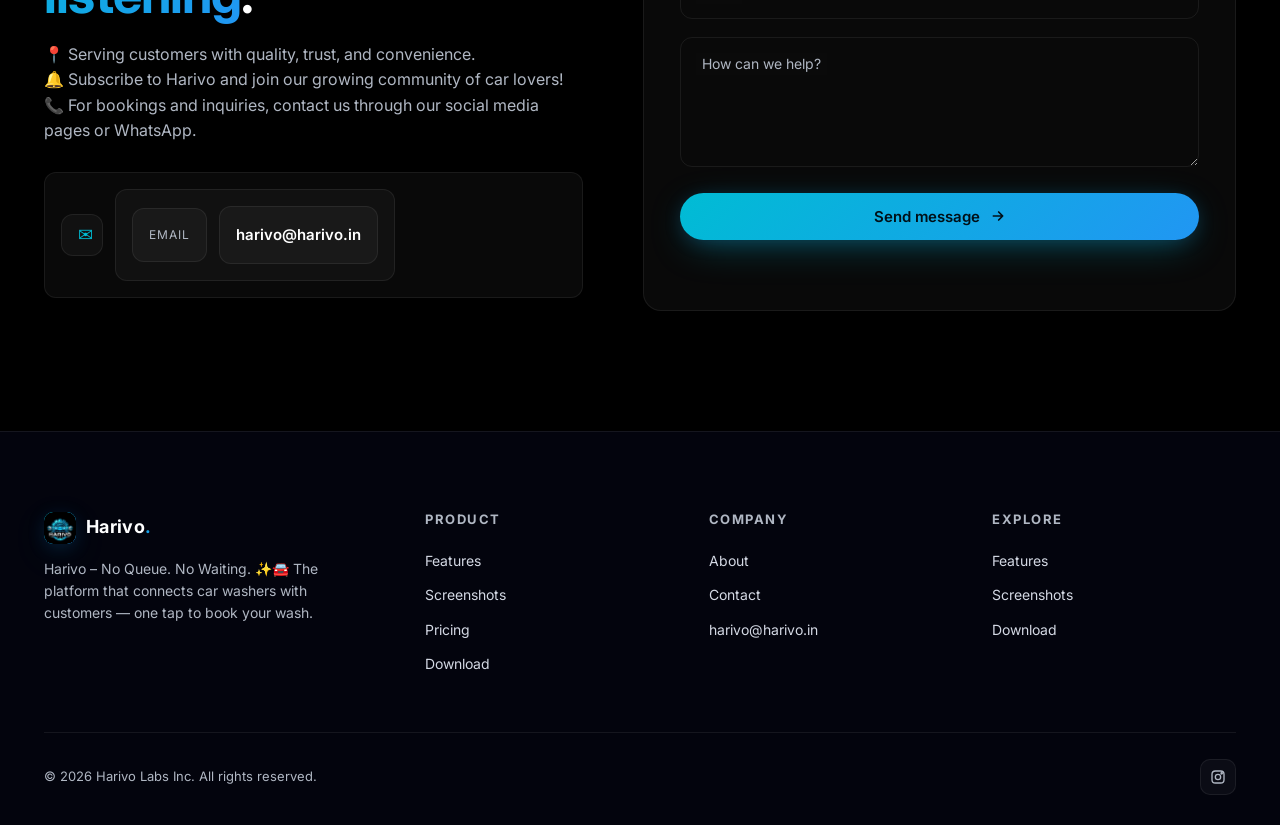
==== commit 78b11165: "Fix mobile view: uncut luxury car image, official Google Play icon, email updates, and responsive la" ====
--- a/index.html
+++ b/index.html
@@ -133,16 +133,12 @@
               </div>
             </a>
             <a href="https://play.google.com/store/apps/details?id=in.harivo.app" class="store-btn"
-              aria-label="Get it on Google Play">
-              <svg viewBox="0 0 24 24">
-                <defs>
-                  <linearGradient id="gp" x1="0" x2="1" y1="0" y2="1">
-                    <stop offset="0" stop-color="#00BCD4" />
-                    <stop offset="1" stop-color="#2196F3" />
-                  </linearGradient>
-                </defs>
-                <path fill="url(#gp)"
-                  d="M3.6 1.7a2 2 0 0 0-.6 1.4v17.8a2 2 0 0 0 .6 1.4l11-11.3-11-9.3zM14.6 12l3.7-3.8 3.2 1.9c1 .6 1 2.1 0 2.7l-3.2 1.9-3.7-2.7zM4.7 23.1l9.2-7.8L17 12 4.7.9c.2 0 .3-.1.5-.1.4 0 .8.1 1.2.3l11.2 6.4-5.1 5.1 5.1 5.1-11.2 6.4c-.4.2-.8.3-1.2.3-.2 0-.3 0-.5-.1z" />
+              aria-label="Get it on Google Play" target="_blank" rel="noopener noreferrer">
+              <svg viewBox="0 0 512 512" width="28" height="28">
+                <path fill="#4285F4" d="M32.5 12.3c-4.4 4.7-7 12.1-7 21.6v444.2c0 9.5 2.6 16.9 7 21.6l1.2 1.1 247.9-247.9v-5.8L33.7 11.2l-1.2 1.1z"/>
+                <path fill="#FFBB00" d="M364.2 328.6l-82.6-82.6v-5.8l82.6-82.6 1.9 1.1 98 55.7c28 15.9 28 41.9 0 57.9l-98 55.7-1.9 1.1z"/>
+                <path fill="#EA4335" d="M281.6 240.2L32.5 489.3c9.2 9.8 24.5 10.9 41.5 1.3l288.3-163.8-80.7-86.6z"/>
+                <path fill="#34A853" d="M281.6 246L362.3 165 74 1.4C57-8.2 41.7-7.1 32.5 2.7l249.1 243.3z"/>
               </svg>
               <div>
                 <div class="s-top">Get it on</div>
@@ -396,16 +392,12 @@
                   </div>
                 </a>
                 <a href="https://play.google.com/store/apps/details?id=in.harivo.app" class="store-btn"
-                  aria-label="Get it on Google Play">
-                  <svg viewBox="0 0 24 24">
-                    <defs>
-                      <linearGradient id="gp2" x1="0" x2="1" y1="0" y2="1">
-                        <stop offset="0" stop-color="#00BCD4" />
-                        <stop offset="1" stop-color="#2196F3" />
-                      </linearGradient>
-                    </defs>
-                    <path fill="url(#gp2)"
-                      d="M3.6 1.7a2 2 0 0 0-.6 1.4v17.8a2 2 0 0 0 .6 1.4l11-11.3-11-9.3zM14.6 12l3.7-3.8 3.2 1.9c1 .6 1 2.1 0 2.7l-3.2 1.9-3.7-2.7z" />
+                  aria-label="Get it on Google Play" target="_blank" rel="noopener noreferrer">
+                  <svg viewBox="0 0 512 512" width="28" height="28">
+                    <path fill="#4285F4" d="M32.5 12.3c-4.4 4.7-7 12.1-7 21.6v444.2c0 9.5 2.6 16.9 7 21.6l1.2 1.1 247.9-247.9v-5.8L33.7 11.2l-1.2 1.1z"/>
+                    <path fill="#FFBB00" d="M364.2 328.6l-82.6-82.6v-5.8l82.6-82.6 1.9 1.1 98 55.7c28 15.9 28 41.9 0 57.9l-98 55.7-1.9 1.1z"/>
+                    <path fill="#EA4335" d="M281.6 240.2L32.5 489.3c9.2 9.8 24.5 10.9 41.5 1.3l288.3-163.8-80.7-86.6z"/>
+                    <path fill="#34A853" d="M281.6 246L362.3 165 74 1.4C57-8.2 41.7-7.1 32.5 2.7l249.1 243.3z"/>
                   </svg>
                   <div>
                     <div class="s-top">Get it on</div>
@@ -414,10 +406,13 @@
                 </a>
               </div>
             </div>
-            <div class="download-phone">
-              <img loading="lazy"
-                src="https://images.unsplash.com/photo-1503376780353-7e6692767b70?auto=format&fit=crop&w=900&q=80"
-                alt="Smartphone showing Harivo app" class="tilt" />
+            <div class="download-car-wrap">
+              <div class="download-car-card">
+                <img loading="lazy"
+                  src="https://images.unsplash.com/photo-1542282088-72c9c27ed0cd?auto=format&fit=crop&w=1200&q=80"
+                  alt="Spotless luxury car after Harivo car wash" />
+                <div class="download-car-badge">✨ Spotless &amp; Ready</div>
+              </div>
             </div>
           </div>
         </div>
@@ -438,7 +433,7 @@
               <div class="feature-ico" style="margin:0;width:42px;height:42px;font-size:18px">✉</div>
               <div>
                 <div class="lbl">Email</div>
-                <div class="val">vexawash@gmail.com</div>
+                <div class="val"><a href="mailto:harivo@harivo.in" style="color:inherit">harivo@harivo.in</a></div>
               </div>
             </div>
 
@@ -491,6 +486,7 @@
           <h4>Company</h4>
           <a href="about.html">About</a>
           <a href="#contact">Contact</a>
+          <a href="mailto:harivo@harivo.in">harivo@harivo.in</a>
         </div>
         <div class="foot-col">
           <h4>Explore</h4>
--- a/style.css
+++ b/style.css
@@ -149,6 +149,8 @@
   background: #0a0a0a; border: 1px solid var(--border);
   transition: transform .25s var(--ease), border-color .25s, box-shadow .25s;
   min-width: 180px;
+  max-width: 100%;
+  box-sizing: border-box;
 }
 .store-btn:hover { transform: translateY(-3px); border-color: rgba(0,188,212,.35); box-shadow: var(--shadow-glow); }
 .store-btn svg { width: 28px; height: 28px; flex-shrink: 0; }
@@ -412,7 +414,7 @@
 
 /* ---------- Download CTA ---------- */
 .download-wrap {
-  position: relative; padding: 80px;
+  position: relative; padding: 70px 60px;
   border-radius: 28px;
   background:
     radial-gradient(600px 300px at 20% 20%, rgba(0,188,212,.25), transparent 60%),
@@ -420,14 +422,33 @@
     linear-gradient(135deg, #0a0a0a, #111111);
   border: 1px solid var(--border); overflow: hidden;
 }
-.download-grid { display: grid; grid-template-columns: 1.2fr 1fr; gap: 40px; align-items: center; }
-.download-grid h2 { font-size: clamp(30px, 4vw, 48px); margin-bottom: 16px; }
-.download-grid p { color: var(--muted); font-size: 17px; margin-bottom: 28px; max-width: 480px; }
-.download-phone { display: grid; place-items: center; position: relative; min-height: 320px; }
-.download-phone img {
-  max-width: 360px; border-radius: 22px;
-  box-shadow: 0 30px 80px -20px rgba(0,188,212,.45);
-  animation: phoneFloat 6s ease-in-out infinite;
+.download-grid { display: grid; grid-template-columns: 1.15fr 1fr; gap: 40px; align-items: center; }
+.download-grid h2 { font-size: clamp(28px, 3.8vw, 44px); margin-bottom: 16px; }
+.download-grid p { color: var(--muted); font-size: 16px; margin-bottom: 26px; max-width: 480px; }
+.download-car-wrap { display: flex; justify-content: center; align-items: center; width: 100%; }
+.download-car-card {
+  width: 100%; max-width: 500px;
+  border-radius: 20px; overflow: hidden;
+  border: 1px solid rgba(0, 188, 212, 0.35);
+  box-shadow: 0 25px 70px -15px rgba(0, 188, 212, 0.45);
+  background: var(--glass); position: relative;
+  transition: transform .35s var(--ease), box-shadow .35s;
+}
+.download-car-card:hover {
+  transform: translateY(-4px);
+  box-shadow: 0 30px 85px -10px rgba(0, 188, 212, 0.6);
+}
+.download-car-card img {
+  width: 100%; height: auto; display: block;
+  object-fit: cover;
+}
+.download-car-badge {
+  position: absolute; bottom: 14px; left: 14px;
+  padding: 6px 14px; font-size: 12px; font-weight: 700;
+  letter-spacing: 0.5px; color: #fff; border-radius: 999px;
+  background: rgba(5, 8, 22, 0.78);
+  border: 1px solid rgba(0, 188, 212, 0.45);
+  backdrop-filter: blur(10px); -webkit-backdrop-filter: blur(10px);
 }
 
 /* ---------- Contact ---------- */
@@ -507,8 +528,8 @@
 .about-hero h1 { font-size: clamp(40px, 6vw, 76px); margin-bottom: 18px; }
 .about-hero p { color: var(--muted); font-size: 19px; max-width: 680px; margin: 0 auto; }
 .story-grid { display: grid; grid-template-columns: 1fr 1fr; gap: 60px; align-items: center; }
-.story-img { border-radius: 22px; overflow: hidden; border: 1px solid var(--border); box-shadow: 0 30px 80px -30px rgba(0,188,212,.4); }
-.story-img img { aspect-ratio: 4/3; object-fit: cover; transition: transform .6s var(--ease); }
+.story-img { border-radius: 22px; overflow: hidden; border: 1px solid rgba(0, 188, 212, 0.3); box-shadow: 0 30px 80px -30px rgba(0,188,212,.4); }
+.story-img img { width: 100%; height: auto; display: block; object-fit: cover; transition: transform .6s var(--ease); }
 .story-img:hover img { transform: scale(1.06); }
 .story-text h2 { margin-bottom: 18px; }
 .story-text p { color: var(--muted); margin-bottom: 14px; }
@@ -664,3 +685,170 @@
   .hero-tagline { gap: 8px; }
   .tagline-badge { font-size: 13px; padding: 5px 14px; }
 }
+
+/* =========================================================
+   MOBILE FIXES — Overflow, centering, zoom
+   ========================================================= */
+
+/* Fix horizontal overflow that breaks zoom on mobile */
+html, body {
+  max-width: 100%;
+  overflow-x: hidden;
+}
+
+.bg-fx, .orb {
+  max-width: 100vw;
+  overflow: hidden;
+}
+
+/* Mobile: Fix overflow, center hero content, fix cut elements */
+@media (max-width: 768px) {
+  /* Fix all containers */
+  .container {
+    width: 100%;
+    padding: 0 18px;
+    overflow-x: hidden;
+    box-sizing: border-box;
+  }
+
+  section {
+    overflow-x: hidden;
+  }
+
+  /* Center hero content */
+  .hero-grid > div:first-child {
+    text-align: center;
+    display: flex;
+    flex-direction: column;
+    align-items: center;
+  }
+
+  .hero h1 {
+    text-align: center;
+  }
+
+  .hero p.lead {
+    text-align: center;
+    max-width: 100%;
+  }
+
+  .hero-tagline {
+    justify-content: center;
+  }
+
+  .hero-actions {
+    justify-content: center;
+    flex-wrap: wrap;
+  }
+
+  .hero-meta {
+    justify-content: center;
+    text-align: center;
+    flex-wrap: wrap;
+  }
+
+  /* Store buttons: full width on mobile, no overflow */
+  .store-row {
+    flex-direction: column;
+    align-items: stretch;
+    width: 100%;
+  }
+
+  .store-btn {
+    min-width: unset;
+    width: 100%;
+    justify-content: center;
+  }
+
+  /* Fix download section on mobile */
+  .download-wrap {
+    padding: 36px 18px;
+    width: 100%;
+    box-sizing: border-box;
+    border-radius: 20px;
+  }
+
+  .download-grid {
+    gap: 28px;
+  }
+
+  .download-grid > div:first-child {
+    text-align: center;
+    display: flex;
+    flex-direction: column;
+    align-items: center;
+  }
+
+  .download-grid h2 {
+    text-align: center;
+    font-size: clamp(24px, 6vw, 32px);
+  }
+
+  .download-grid p {
+    text-align: center;
+    font-size: 15px;
+    max-width: 100%;
+  }
+
+  .download-grid .store-row {
+    margin: 0 auto 10px;
+    width: 100%;
+    max-width: 320px;
+  }
+
+  .download-car-wrap {
+    width: 100%;
+  }
+
+  .download-car-card {
+    max-width: 100%;
+    border-radius: 16px;
+  }
+
+  /* Fix phone mockup overflow */
+  .phone-wrap, .phone {
+    max-width: 100%;
+    overflow: hidden;
+  }
+
+  /* Fix hero visual image */
+  .hero-image-card {
+    width: 100%;
+    max-width: 320px;
+    margin: 0 auto;
+  }
+
+  /* Fix showcase image */
+  .showcase-grid .hero-image-card {
+    width: 100%;
+    max-width: 320px;
+    margin: 0 auto;
+  }
+
+  /* Fix story image on about page */
+  .story-grid {
+    gap: 30px;
+  }
+
+  .story-img {
+    width: 100%;
+    max-width: 100%;
+  }
+
+  /* Fix contact grid overflow */
+  .contact-info, .form {
+    width: 100%;
+    overflow-x: hidden;
+  }
+
+  /* Prevent badges from overflowing */
+  .hero-badge {
+    display: none;
+  }
+
+  /* Fix float chips */
+  .float-chip {
+    display: none;
+  }
+}
+
